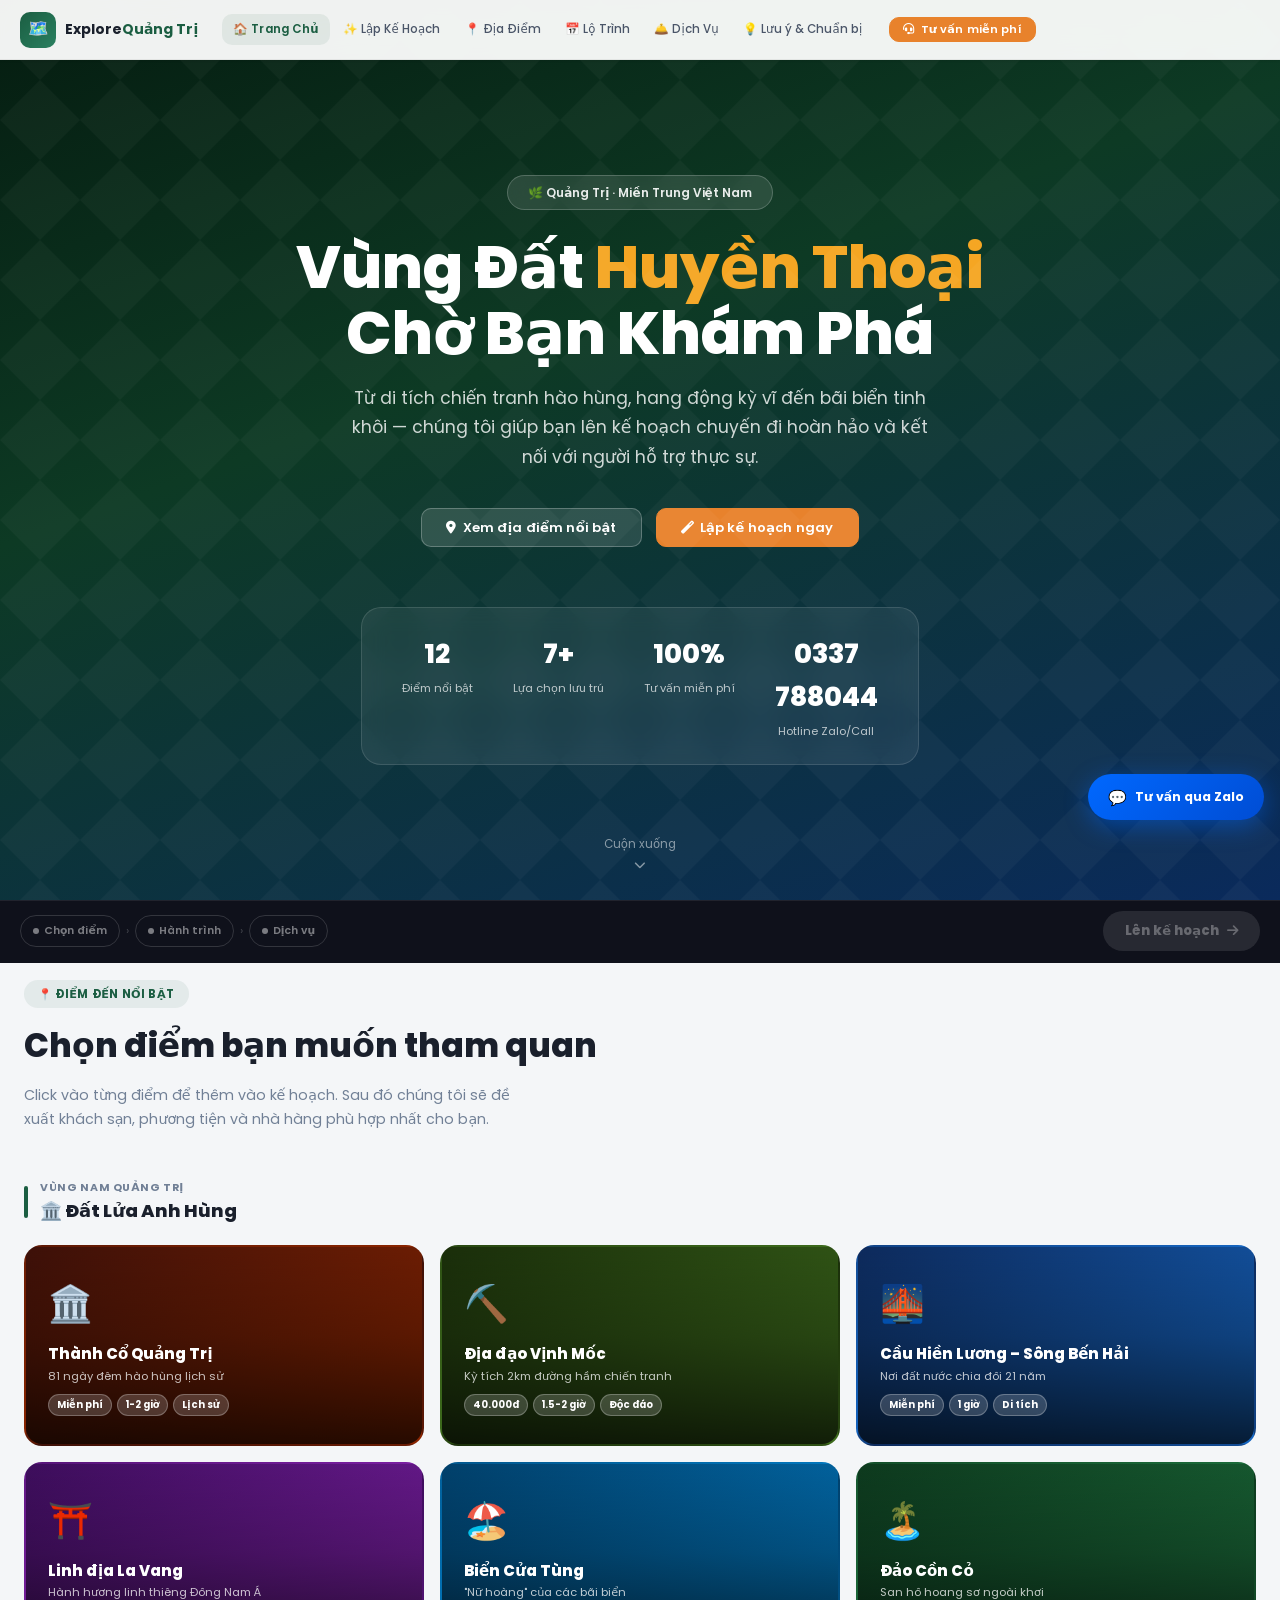
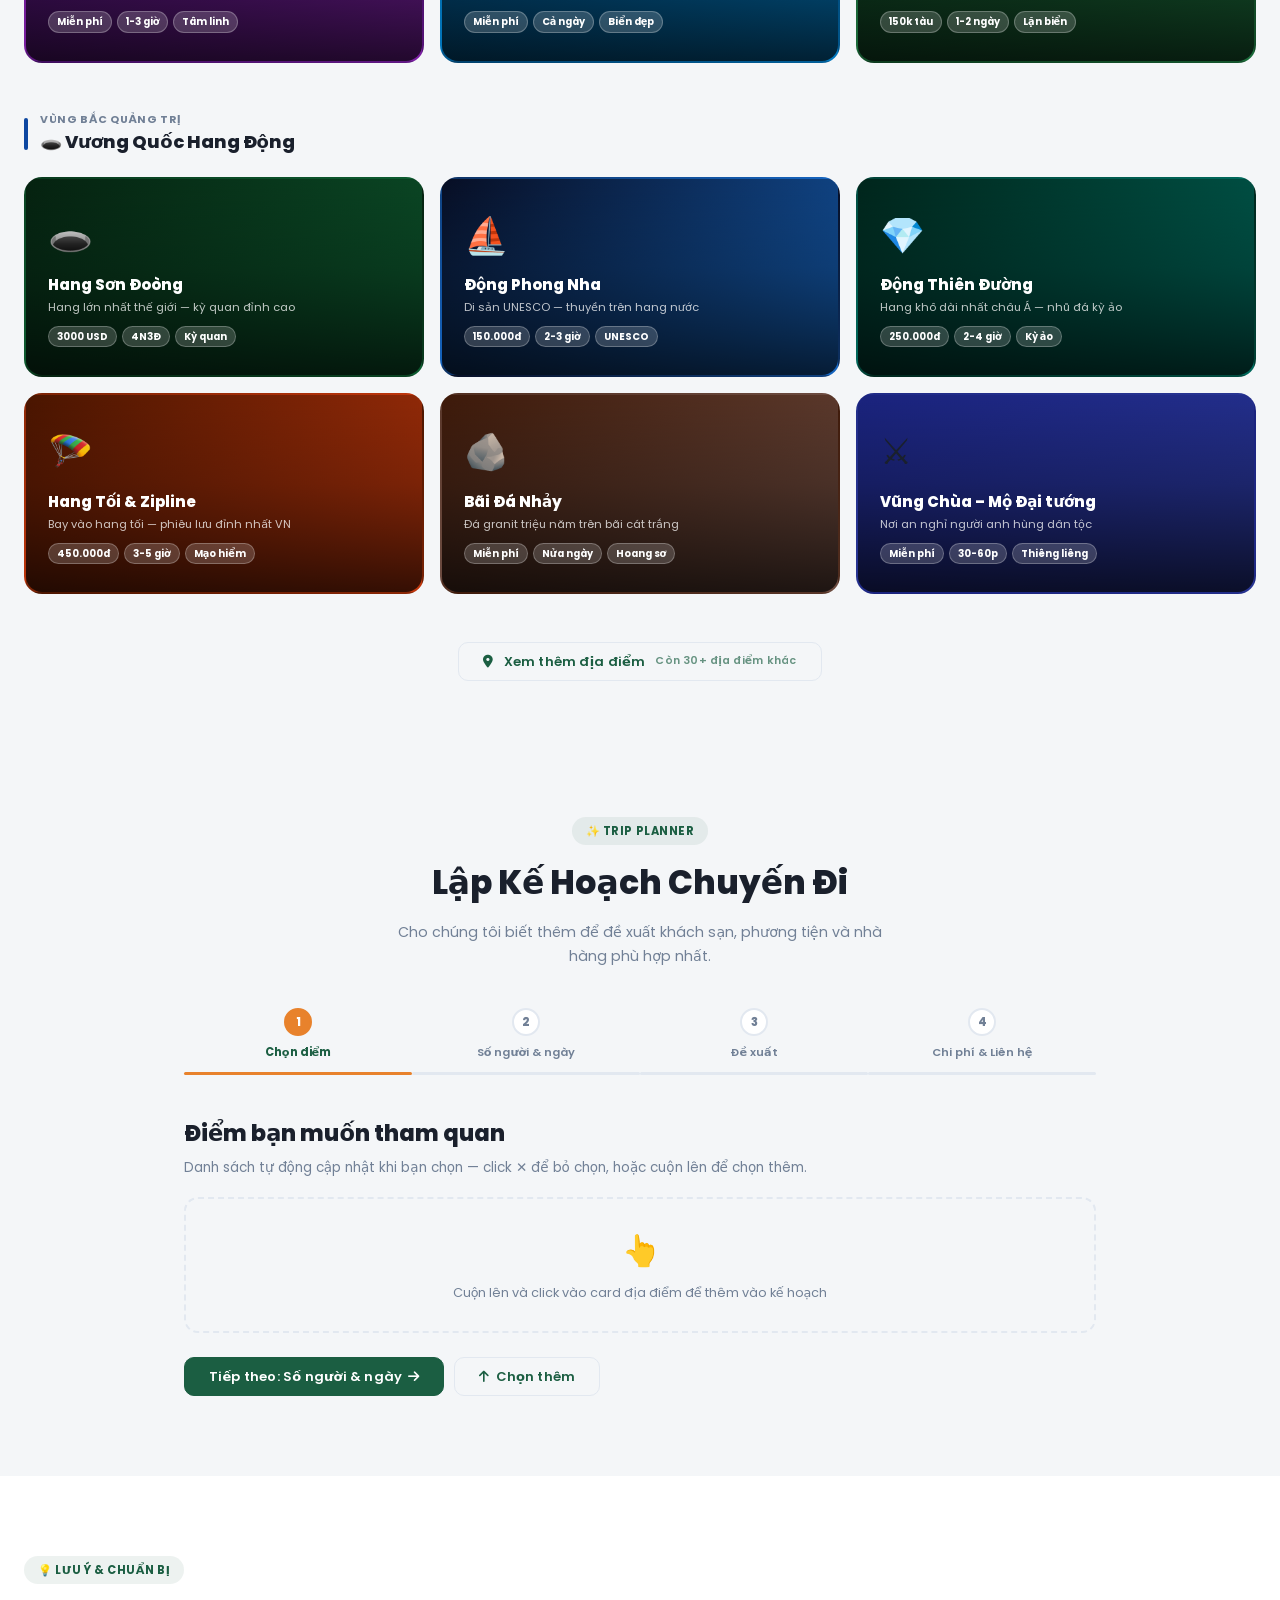
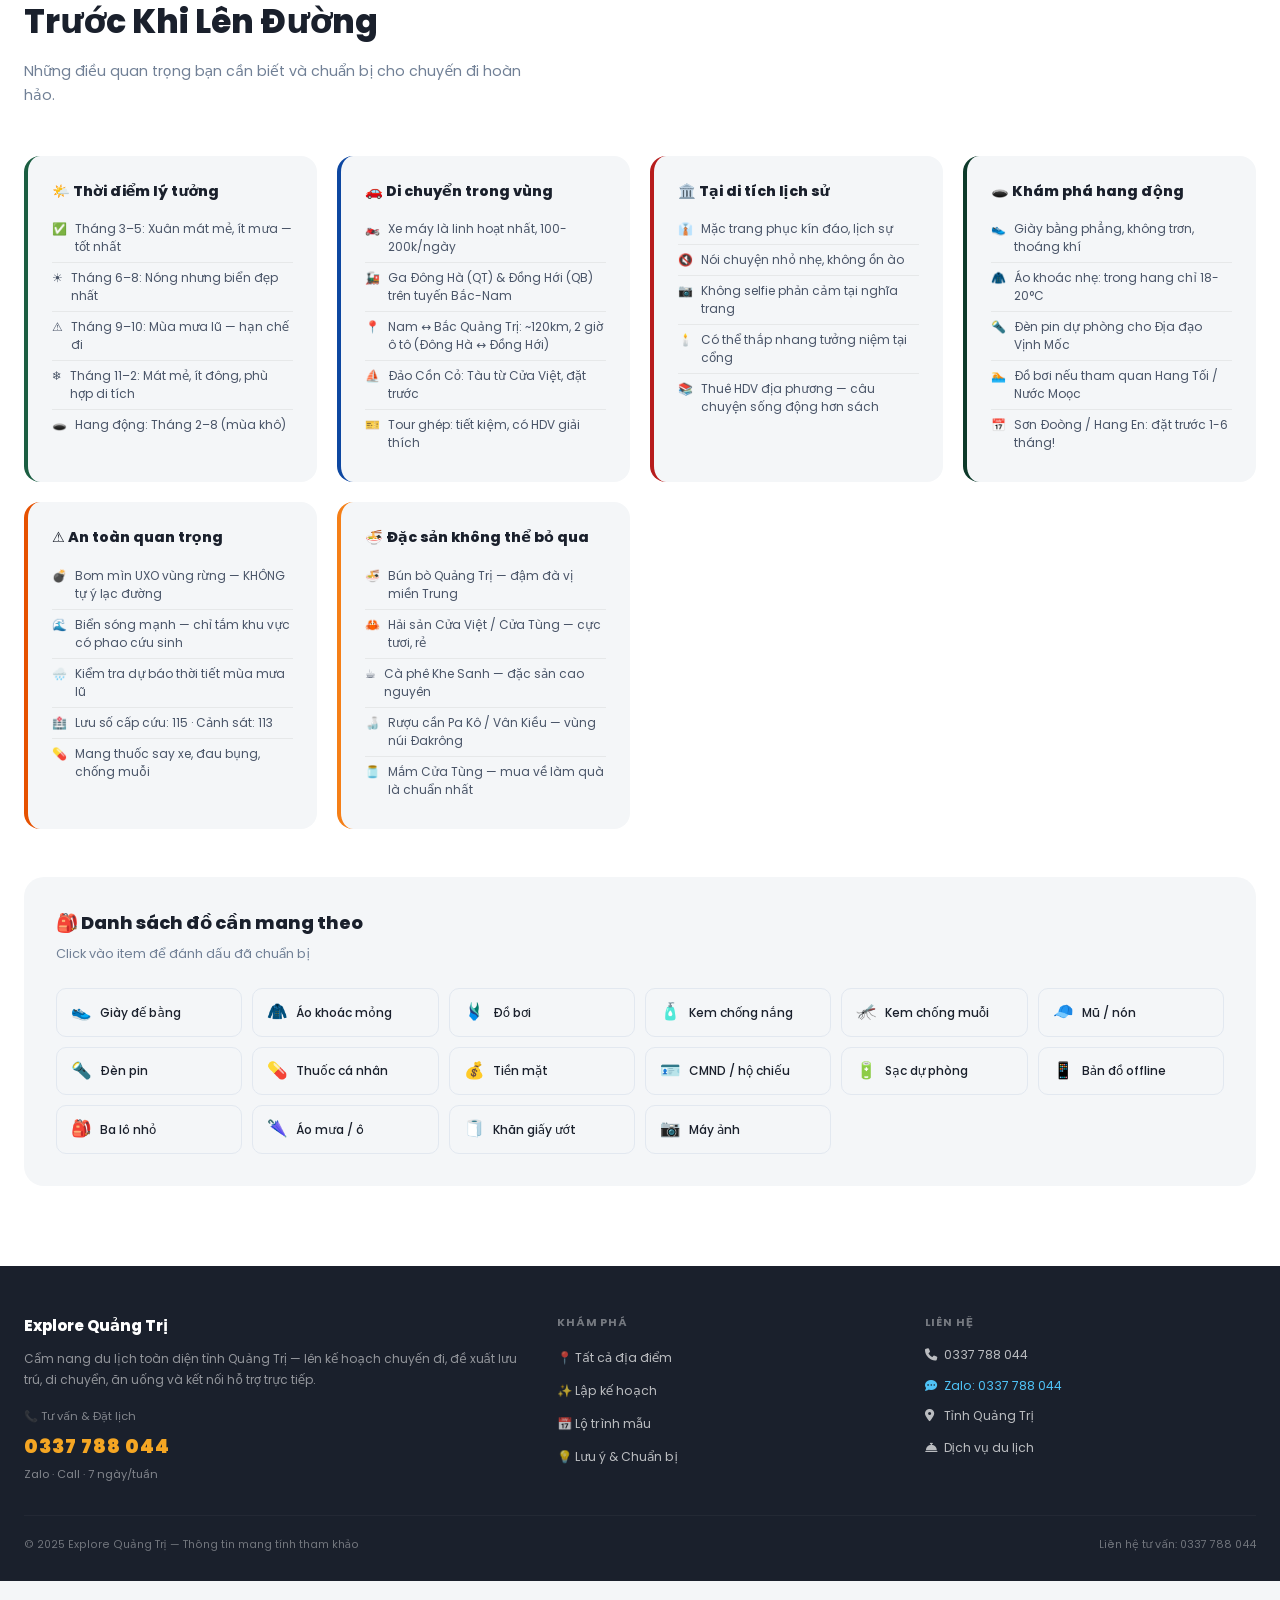
==== index.html @ 5399cf7a "Demo feature" ====
<!DOCTYPE html>
<html lang="vi">
<head>
  <meta charset="UTF-8">
  <meta name="viewport" content="width=device-width, initial-scale=1.0">
  <title>Explore Quảng Trị — Cẩm Nang Du Lịch</title>
  <meta name="description" content="Khám phá Quảng Trị: Thành Cổ, Địa đạo Vịnh Mốc, Hang Sơn Đoòng, Động Phong Nha. Lập kế hoạch chuyến đi, ước tính chi phí, đề xuất khách sạn – nhà hàng – di chuyển.">
  <link rel="stylesheet" href="https://cdnjs.cloudflare.com/ajax/libs/font-awesome/6.5.1/css/all.min.css">
  <link rel="stylesheet" href="css/style.css">
  <style>
/* ════════════════════════════════════════════════════════════
   INDEX PAGE STYLES
   ════════════════════════════════════════════════════════════ */

/* ── Hero ── */
.hero-new {
  min-height: 100vh;
  background: linear-gradient(160deg, #051c10 0%, #0d3a24 40%, #0a2a5c 100%);
  display: flex; flex-direction: column; align-items: center; justify-content: center;
  text-align: center; padding: 120px 24px 80px; position: relative; overflow: hidden;
}
.hero-new::before {
  content: '';
  position: absolute; inset: 0;
  background: url("data:image/svg+xml,%3Csvg width='80' height='80' viewBox='0 0 80 80' xmlns='http://www.w3.org/2000/svg'%3E%3Cg fill='%23ffffff' fill-opacity='0.03'%3E%3Cpath d='M40 0L80 40L40 80L0 40z'/%3E%3C/g%3E%3C/svg%3E");
}
.hero-eyebrow {
  display: inline-flex; align-items: center; gap: 8px;
  background: rgba(255,255,255,.1); border: 1px solid rgba(255,255,255,.2);
  color: rgba(255,255,255,.9); padding: 7px 20px; border-radius: 100px;
  font-size: .8rem; font-weight: 600; margin-bottom: 24px;
  backdrop-filter: blur(10px);
}
.hero-new h1 {
  font-size: clamp(2.2rem, 6vw, 4rem); font-weight: 800;
  color: #fff; line-height: 1.1; margin-bottom: 18px;
}
.hero-new h1 em { font-style: normal; color: #f5a623; }
.hero-subtitle {
  color: rgba(255,255,255,.8); font-size: clamp(.95rem, 2vw, 1.15rem);
  max-width: 600px; margin: 0 auto 36px; line-height: 1.7;
}
.hero-ctas { display: flex; gap: 14px; justify-content: center; flex-wrap: wrap; margin-bottom: 60px; }
.hero-stats-row {
  display: flex; gap: 40px; justify-content: center; flex-wrap: wrap;
  background: rgba(255,255,255,.07); border: 1px solid rgba(255,255,255,.12);
  border-radius: 20px; padding: 24px 40px; backdrop-filter: blur(12px);
}
.hstat { text-align: center; color: #fff; }
.hstat-num { font-size: 1.8rem; font-weight: 800; }
.hstat-lbl { font-size: .75rem; opacity: .7; margin-top: 4px; }
.hero-scroll-hint {
  position: absolute; bottom: 28px; left: 50%; transform: translateX(-50%);
  color: rgba(255,255,255,.5); font-size: .78rem; display: flex; flex-direction: column;
  align-items: center; gap: 7px; animation: bounceY 2s infinite;
}
@keyframes bounceY { 0%,100%{transform:translateX(-50%) translateY(0)} 50%{transform:translateX(-50%) translateY(8px)} }

/* ── Section headers ── */
.section-eyebrow {
  display: inline-flex; align-items: center; gap: 6px;
  background: var(--c-primary-faint); color: var(--c-primary);
  padding: 5px 14px; border-radius: 100px;
  font-size: .75rem; font-weight: 700; text-transform: uppercase; letter-spacing: .05em;
  margin-bottom: 12px;
}
.section-head { font-size: clamp(1.6rem, 3vw, 2.2rem); font-weight: 800; margin-bottom: 10px; }
.section-lead { color: var(--c-muted); font-size: .95rem; max-width: 520px; line-height: 1.7; }

/* ── Showcase destination cards ── */
.showcase-grid {
  display: grid;
  grid-template-columns: repeat(3, 1fr);
  gap: 16px;
}
.showcase-card {
  border-radius: 18px; overflow: hidden; cursor: pointer;
  position: relative; padding: 28px 22px;
  min-height: 200px; display: flex; flex-direction: column; justify-content: flex-end;
  transition: transform .3s var(--ease), box-shadow .3s var(--ease);
  border: 2px solid transparent;
  user-select: none;
}
.showcase-card:hover { transform: translateY(-4px); box-shadow: 0 16px 40px rgba(0,0,0,.4); }
.showcase-card.selected {
  border-color: #f5a623;
  box-shadow: 0 0 0 4px rgba(245,166,35,.3), 0 12px 32px rgba(0,0,0,.4);
}
.sc-icon { font-size: 2.4rem; margin-bottom: 12px; position: relative; z-index: 2; }
.sc-content { position: relative; z-index: 2; }
.sc-name { font-size: 1rem; font-weight: 800; color: #fff; line-height: 1.25; margin-bottom: 5px; }
.sc-tagline { font-size: .75rem; color: rgba(255,255,255,.75); margin-bottom: 10px; line-height: 1.4; }
.sc-badges { display: flex; gap: 5px; flex-wrap: wrap; }
.sc-badge {
  font-size: .65rem; font-weight: 700; padding: 2px 8px;
  background: rgba(255,255,255,.18); color: #fff;
  border-radius: 100px; border: 1px solid rgba(255,255,255,.25);
}
.sc-check {
  position: absolute; top: 14px; right: 14px;
  width: 28px; height: 28px; border-radius: 50%;
  background: #f5a623; color: #fff; font-size: .85rem; font-weight: 800;
  display: flex; align-items: center; justify-content: center;
  opacity: 0; transform: scale(0.5);
  transition: opacity .2s, transform .2s;
  z-index: 3;
}
.showcase-card.selected .sc-check { opacity: 1; transform: scale(1); }
.sc-overlay {
  position: absolute; inset: 0; z-index: 1;
  background: linear-gradient(to top, rgba(0,0,0,.72) 0%, rgba(0,0,0,.25) 55%, transparent 100%);
}
.sc-bg-img {
  position: absolute; inset: 0; width: 100%; height: 100%;
  object-fit: cover; z-index: 0;
  opacity: 0; transition: opacity .9s ease;
  border-radius: inherit;
}
.sc-bg-img.loaded { opacity: 1; }
.sc-icon { position: relative; z-index: 2; }
.sc-content { position: relative; z-index: 2; }
.sc-check  { z-index: 3; }

/* ── Smart sticky bar ── */
.selection-bar {
  position: fixed; bottom: 0; left: 0; right: 0; z-index: 500;
  background: rgba(8,10,20,.97); backdrop-filter: blur(20px) saturate(1.5);
  border-top: 1px solid rgba(255,255,255,.08);
  padding: 10px 20px 12px;
  display: flex; align-items: center; justify-content: space-between; gap: 12px;
  transform: translateY(100%); transition: transform .35s cubic-bezier(.34,1.56,.64,1);
}
.selection-bar.visible { transform: translateY(0); }

.smart-pills {
  display: flex; align-items: center; gap: 6px; flex: 1; overflow: hidden;
}
.smart-pill {
  display: flex; align-items: center; gap: 5px;
  padding: 6px 12px; border-radius: 100px;
  border: 1.5px solid rgba(255,255,255,.15);
  color: rgba(255,255,255,.45); font-size: .72rem; font-weight: 600;
  transition: all .25s; white-space: nowrap; flex-shrink: 0;
}
.smart-pill.done {
  border-color: rgba(245,166,35,.6); color: #f5a623;
  background: rgba(245,166,35,.1);
}
.smart-pill .pill-dot {
  width: 6px; height: 6px; border-radius: 50%; background: currentColor;
  flex-shrink: 0;
}
.smart-pill.done .pill-dot { background: #f5a623; }
.smart-sep { color: rgba(255,255,255,.2); font-size: .8rem; flex-shrink: 0; }

.smart-cta-btn {
  flex-shrink: 0;
  display: inline-flex; align-items: center; gap: 8px;
  background: linear-gradient(135deg, #f5a623, #e67e22);
  color: #fff; border: none; border-radius: 100px;
  padding: 10px 22px; font-size: .875rem; font-weight: 800;
  cursor: pointer; font-family: var(--font);
  transition: all .2s; white-space: nowrap;
  box-shadow: 0 4px 20px rgba(245,166,35,.4);
}
.smart-cta-btn:hover:not(:disabled) {
  transform: scale(1.04); box-shadow: 0 6px 28px rgba(245,166,35,.6);
}
.smart-cta-btn:disabled {
  background: rgba(255,255,255,.1); color: rgba(255,255,255,.3);
  box-shadow: none; cursor: not-allowed;
}
.smart-cta-btn.pulse {
  animation: ctaPulse 2s infinite;
}
@keyframes ctaPulse {
  0%,100% { box-shadow: 0 4px 20px rgba(245,166,35,.4); }
  50%      { box-shadow: 0 4px 36px rgba(245,166,35,.8); }
}

/* ── Planner section ── */
.planner-section { background: var(--c-bg); }
.step-progress {
  display: flex; gap: 0; margin-bottom: 40px;
}
.step-indicator {
  flex: 1; position: relative; text-align: center;
  font-size: .75rem; font-weight: 600; color: var(--c-muted);
  padding-bottom: 14px;
}
.step-indicator::after {
  content: ''; position: absolute; bottom: 0; left: 0; right: 0;
  height: 3px; background: var(--c-border); border-radius: 2px;
}
.step-indicator.done  { color: var(--c-primary); }
.step-indicator.done::after  { background: var(--c-primary); }
.step-indicator.active { color: var(--c-primary); font-weight: 700; }
.step-indicator.active::after { background: var(--c-accent); }
.step-num {
  width: 28px; height: 28px; border-radius: 50%; border: 2px solid var(--c-border);
  background: var(--c-surface); color: var(--c-muted);
  display: flex; align-items: center; justify-content: center;
  font-size: .75rem; font-weight: 800; margin: 0 auto 7px;
}
.step-indicator.done  .step-num { background: var(--c-primary); color: #fff; border-color: var(--c-primary); }
.step-indicator.active .step-num { background: var(--c-accent); color: #fff; border-color: var(--c-accent); }

.planner-step { padding: 0; }
.planner-step h2 { font-size: 1.5rem; font-weight: 800; margin-bottom: 8px; }
.planner-step .step-subtitle { color: var(--c-muted); margin-bottom: 32px; font-size: .9rem; }

/* People/Days sliders */
.slider-group { margin-bottom: 28px; }
.slider-label { display: flex; align-items: center; justify-content: space-between; margin-bottom: 10px; }
.slider-label span:first-child { font-weight: 700; font-size: .95rem; }
.slider-value {
  background: var(--c-primary); color: #fff;
  padding: 4px 14px; border-radius: 100px; font-size: .875rem; font-weight: 700;
}
input[type="range"] {
  width: 100%; accent-color: var(--c-primary);
  height: 6px; border-radius: 3px;
}

/* Recommendation tabs */
.reco-tabs {
  display: flex; gap: 6px; margin-bottom: 24px;
  border-bottom: 2px solid var(--c-border); padding-bottom: 0;
}
.reco-tab-btn {
  padding: 10px 20px; font-size: .875rem; font-weight: 700;
  color: var(--c-muted); cursor: pointer; background: none; border: none;
  border-bottom: 3px solid transparent; margin-bottom: -2px;
  transition: all .2s; font-family: var(--font);
}
.reco-tab-btn:hover { color: var(--c-primary); }
.reco-tab-btn.active { color: var(--c-primary); border-bottom-color: var(--c-primary); }

.reco-grid {
  display: grid;
  grid-template-columns: repeat(auto-fill, minmax(280px, 1fr));
  gap: 16px;
}
.reco-card {
  border-radius: 16px; padding: 20px; color: #fff; position: relative; overflow: hidden;
  display: flex; gap: 14px; align-items: flex-start;
  transition: transform .25s var(--ease), box-shadow .25s var(--ease);
}
.reco-card:hover { transform: translateY(-3px); box-shadow: 0 12px 32px rgba(0,0,0,.35); }
.reco-icon { font-size: 2rem; flex-shrink: 0; margin-top: 2px; }
.reco-body { flex: 1; min-width: 0; }
.reco-type  { font-size: .7rem; font-weight: 700; opacity: .75; margin-bottom: 3px; text-transform: uppercase; letter-spacing: .04em; }
.reco-name  { font-size: .95rem; font-weight: 800; margin-bottom: 6px; line-height: 1.3; }
.reco-desc  { font-size: .78rem; opacity: .8; line-height: 1.5; margin-bottom: 10px; }
.reco-badges { display: flex; gap: 5px; flex-wrap: wrap; margin-bottom: 10px; }
.reco-badges span {
  font-size: .65rem; font-weight: 700; padding: 2px 8px;
  background: rgba(255,255,255,.18); border-radius: 100px;
}
.reco-meta { display: flex; flex-direction: column; gap: 3px; font-size: .75rem; opacity: .85; margin-bottom: 8px; }
.reco-price { font-weight: 800; font-size: .82rem; }
.reco-contact {
  display: inline-block; font-size: .75rem; font-weight: 700;
  background: rgba(255,255,255,.2); padding: 4px 12px; border-radius: 100px;
  color: #fff; text-decoration: none; margin-top: 4px;
}
.reco-contact:hover { background: rgba(255,255,255,.35); color: #fff; }
.reco-panel { }
.reco-panel.hidden { display: none; }

/* Summary / Cost */
.summary-layout { display: grid; grid-template-columns: 1fr 1fr; gap: 24px; }
.summary-box {
  border-radius: 18px; padding: 24px; color: #fff;
}
.summary-box.dark { background: linear-gradient(145deg,#0a1929,#1565c0); }
.summary-box.green { background: linear-gradient(145deg,#052210,#1b5e42); }
.summary-box h3 { font-size: 1rem; font-weight: 800; margin-bottom: 16px; opacity: .85; }
.summary-dest-item {
  display: flex; gap: 10px; align-items: center;
  padding: 8px 0; border-bottom: 1px solid rgba(255,255,255,.1);
}
.summary-dest-item:last-child { border-bottom: none; }
.cost-row {
  display: flex; justify-content: space-between; align-items: center;
  padding: 8px 0; border-bottom: 1px solid rgba(255,255,255,.12);
  font-size: .83rem;
}
.cost-row:last-child { border-bottom: none; }
.cost-total {
  display: flex; justify-content: space-between; align-items: center;
  padding: 14px 0 6px; font-size: 1.1rem; font-weight: 800;
  border-top: 2px solid rgba(255,255,255,.3); margin-top: 8px;
}
.cost-per-person {
  text-align: center; font-size: .85rem; opacity: .8; padding-top: 6px;
}

/* Contact CTA */
.contact-cta-box {
  background: linear-gradient(145deg, #e65100, #f57c00);
  border-radius: 20px; padding: 32px; text-align: center; color: #fff;
  margin-top: 24px;
}
.contact-cta-box h3 { font-size: 1.3rem; font-weight: 800; margin-bottom: 10px; }
.contact-cta-box p { font-size: .9rem; opacity: .9; margin-bottom: 24px; line-height: 1.6; }
.contact-btns { display: flex; gap: 12px; justify-content: center; flex-wrap: wrap; }
.btn-zalo {
  display: inline-flex; align-items: center; gap: 8px;
  background: #0068ff; color: #fff; padding: 13px 28px;
  border-radius: 100px; font-weight: 800; font-size: .95rem;
  text-decoration: none; transition: all .2s;
}
.btn-zalo:hover { background: #0052cc; color: #fff; transform: translateY(-2px); }
.btn-call {
  display: inline-flex; align-items: center; gap: 8px;
  background: rgba(255,255,255,.2); color: #fff; padding: 13px 28px;
  border-radius: 100px; font-weight: 800; font-size: .95rem;
  text-decoration: none; border: 2px solid rgba(255,255,255,.4);
  transition: all .2s;
}
.btn-call:hover { background: rgba(255,255,255,.35); color: #fff; }
.phone-big { font-size: 1.6rem; font-weight: 900; letter-spacing: 1px; margin: 10px 0; }

/* ── Travel tips section ── */
.tips-section { background: #fff; }
.tips-grid-home { display: grid; grid-template-columns: repeat(auto-fill, minmax(260px, 1fr)); gap: 20px; }
.tip-card-home {
  border-radius: 16px; padding: 24px;
  border-left: 4px solid var(--c-primary);
  background: var(--c-bg); transition: all .2s;
}
.tip-card-home:hover { box-shadow: var(--sh); transform: translateY(-2px); }
.tip-card-home h4 { font-size: .95rem; font-weight: 800; margin-bottom: 12px; }
.tip-list-home { list-style: none; }
.tip-list-home li {
  padding: 6px 0; border-bottom: 1px solid var(--c-border-2);
  font-size: .8rem; color: var(--c-text-2); line-height: 1.5;
  display: flex; gap: 8px;
}
.tip-list-home li:last-child { border-bottom: none; }
.tip-list-home li span { flex-shrink: 0; }

/* Packing list */
.packing-grid { display: grid; grid-template-columns: repeat(auto-fill, minmax(160px, 1fr)); gap: 10px; }
.pack-item {
  display: flex; align-items: center; gap: 8px;
  padding: 10px 14px; background: var(--c-bg); border-radius: var(--r-sm);
  font-size: .8rem; font-weight: 500; cursor: pointer;
  transition: all .15s; user-select: none;
  border: 1.5px solid var(--c-border);
}
.pack-item:hover { border-color: var(--c-primary); }
.pack-item.checked {
  background: var(--c-primary-faint); border-color: var(--c-primary);
  color: var(--c-primary);
}
.pack-item .pack-icon { font-size: 1.1rem; }
.pack-item .pack-done { margin-left: auto; color: var(--c-primary); display: none; }
.pack-item.checked .pack-done { display: block; }

/* Floating contact button */
.float-contact {
  position: fixed; bottom: 80px; right: 16px; z-index: 999;
  background: linear-gradient(135deg, #0068ff, #004dd4);
  color: #fff; border: none; border-radius: 100px;
  padding: 13px 20px; display: flex; align-items: center; gap: 8px;
  font-family: var(--font); font-size: .82rem; font-weight: 700;
  cursor: pointer; box-shadow: 0 6px 24px rgba(0,104,255,.45);
  text-decoration: none;
  animation: pulseBtn 2.5s infinite;
}
@keyframes pulseBtn {
  0%,100% { box-shadow: 0 6px 24px rgba(0,104,255,.45); }
  50%      { box-shadow: 0 6px 36px rgba(0,104,255,.7); }
}
.float-contact:hover { background: linear-gradient(135deg,#0052cc,#003daa); color:#fff; transform:scale(1.04); }

/* ── Reco sub-step progress ── */
.rss-progress {
  display: flex; align-items: center; gap: 0;
  margin-bottom: 32px; padding: 20px 24px;
  background: var(--c-surface); border-radius: var(--r);
  border: 1px solid var(--c-border);
}
.rss-item {
  display: flex; flex-direction: column; align-items: center; gap: 6px;
  flex: 1; text-align: center; position: relative;
}
.rss-num {
  width: 34px; height: 34px; border-radius: 50%;
  display: flex; align-items: center; justify-content: center;
  font-size: .85rem; font-weight: 800;
  background: var(--c-bg); border: 2px solid var(--c-border); color: var(--c-muted);
  transition: all .3s;
}
.rss-label { font-size: .72rem; font-weight: 600; color: var(--c-muted); transition: color .3s; }
.rss-item.active .rss-num  { background: var(--c-primary); border-color: var(--c-primary); color: #fff; }
.rss-item.active .rss-label { color: var(--c-primary); font-weight: 700; }
.rss-item.done .rss-num    { background: #27ae60; border-color: #27ae60; color: #fff; }
.rss-item.done .rss-label  { color: #27ae60; }
.rss-line {
  flex: 1; height: 2px; background: var(--c-border);
  transition: background .3s; margin: 0 8px; margin-bottom: 20px;
}
.rss-line.done { background: #27ae60; }

/* Sub-step content */
.rss-header { margin-bottom: 20px; }
.rss-title  { font-size: 1.15rem; font-weight: 800; margin-bottom: 6px; }
.rss-sub    { font-size: .875rem; color: var(--c-muted); }
.rss-footer {
  display: flex; gap: 12px; align-items: center;
  margin-top: 28px; padding-top: 20px; border-top: 1px solid var(--c-border);
}
.rss-footer .btn { min-width: 120px; justify-content: center; }

/* Undecided card */
.reco-card.undecided-card {
  border: 2px dashed rgba(255,255,255,.25) !important;
  opacity: .85;
}
.reco-card.undecided-card.reco-selected {
  border-color: #f5a623 !important; opacity: 1;
}
.reco-card.undecided-card:hover { opacity: 1; }

/* ── Itinerary timeline ── */
.itin-header { margin-bottom: 18px; }
.itin-title  { font-size: 1.05rem; font-weight: 800; margin-bottom: 4px; }
.itin-sub    { font-size: .78rem; color: var(--c-muted); }

.itin-day-tabs {
  display: flex; gap: 8px; flex-wrap: wrap; margin-bottom: 20px;
}
.itin-day-btn {
  display: flex; align-items: center; gap: 7px;
  padding: 8px 16px; border-radius: 100px;
  border: 1.5px solid var(--c-border);
  background: var(--c-surface); color: var(--c-text-2);
  font-size: .8rem; font-weight: 700; cursor: pointer;
  font-family: var(--font); transition: all .2s;
}
.itin-day-btn:hover { border-color: var(--c-primary); color: var(--c-primary); }
.itin-day-btn.active {
  background: var(--c-primary); border-color: var(--c-primary); color: #fff;
}
.itin-day-tag {
  font-size: .65rem; font-weight: 700; padding: 2px 8px; border-radius: 100px;
  background: rgba(255,255,255,.2);
}
.itin-day-btn:not(.active) .itin-day-tag.south { background: rgba(192,57,43,.15); color: #c0392b; }
.itin-day-btn:not(.active) .itin-day-tag.north { background: rgba(13,71,161,.12); color: #0d47a1; }
.itin-day-btn:not(.active) .itin-day-tag.free  { background: rgba(39,174,96,.12); color: #27ae60; }

.itin-timeline {
  background: var(--c-surface); border-radius: var(--r);
  border: 1px solid var(--c-border); overflow: hidden;
  padding: 8px 0;
}
.itin-item {
  display: flex; align-items: flex-start; gap: 0;
  padding: 14px 20px; position: relative;
}
.itin-time-col {
  width: 52px; flex-shrink: 0; text-align: right; padding-right: 12px;
}
.itin-time { font-size: .8rem; font-weight: 800; color: var(--c-primary); }
.itin-time-end { font-size: .68rem; color: var(--c-muted); margin-top: 2px; }

.itin-connector {
  display: flex; flex-direction: column; align-items: center;
  width: 20px; flex-shrink: 0; padding-top: 3px;
}
.itin-dot {
  width: 10px; height: 10px; border-radius: 50%;
  background: var(--c-primary); border: 2px solid var(--c-bg); flex-shrink: 0;
}
.itin-line {
  width: 2px; flex: 1; background: var(--c-border); margin-top: 4px; min-height: 24px;
}
.itin-item:last-child .itin-line { display: none; }

.itin-content {
  display: flex; align-items: flex-start; gap: 12px;
  flex: 1; padding-left: 12px;
}
.itin-icon { font-size: 1.5rem; flex-shrink: 0; }
.itin-name { font-size: .9rem; font-weight: 700; margin-bottom: 3px; }
.itin-meta { font-size: .72rem; color: var(--c-muted); line-height: 1.5; }

.itin-drive {
  font-size: .75rem; color: var(--c-muted); font-weight: 600;
  padding: 5px 20px 5px 84px; /* align with content column */
  background: var(--c-bg);
}
.itin-free {
  display: flex; align-items: center; gap: 14px;
  padding: 24px 20px; color: var(--c-muted);
}
.itin-free span { font-size: 2rem; }
.itin-free p { font-size: .875rem; line-height: 1.6; }

/* ── Reco card selection ── */
.reco-card {
  cursor: pointer;
  border: 2.5px solid transparent;
  transition: transform .25s var(--ease), box-shadow .25s var(--ease), border-color .2s;
  position: relative;
}
.reco-card:hover { transform: translateY(-3px); box-shadow: 0 12px 32px rgba(0,0,0,.4); }
.reco-card.reco-selected {
  border-color: #f5a623;
  box-shadow: 0 0 0 3px rgba(245,166,35,.25), 0 12px 32px rgba(0,0,0,.35);
}
.reco-check-badge {
  position: absolute; top: 12px; right: 12px; z-index: 2;
  width: 26px; height: 26px; border-radius: 50%;
  background: #f5a623; color: #fff; font-size: .85rem; font-weight: 800;
  display: flex; align-items: center; justify-content: center;
  opacity: 0; transform: scale(.5);
  transition: opacity .2s, transform .2s;
}
.reco-card.reco-selected .reco-check-badge { opacity: 1; transform: scale(1); }

.reco-card-footer {
  display: flex; align-items: center; justify-content: space-between;
  margin-top: 12px; gap: 8px;
}
.reco-select-btn {
  flex-shrink: 0;
  display: inline-flex; align-items: center; gap: 5px;
  background: rgba(255,255,255,.2); color: #fff;
  padding: 7px 16px; border-radius: 100px;
  font-size: .75rem; font-weight: 700;
  border: 1.5px solid rgba(255,255,255,.35);
  cursor: pointer; font-family: var(--font);
  transition: background .15s;
}
.reco-select-btn:hover { background: rgba(255,255,255,.35); }
.reco-select-btn.selected { background: #f5a623; border-color: #f5a623; }
.reco-region-tag {
  font-size: .65rem; font-weight: 700; opacity: .75;
  background: rgba(255,255,255,.12); padding: 2px 7px;
  border-radius: 100px; margin-left: 6px; vertical-align: middle;
}
.reco-tab-btn.tab-has-selection { color: #f5a623; }
.reco-tab-btn.tab-has-selection::after {
  background: #f5a623;
}

/* ── Summary selections ── */
#summary-selections { display: flex; flex-direction: column; gap: 10px; }
.summary-sel-item {
  display: flex; align-items: flex-start; gap: 12px;
  padding: 10px 12px; border-radius: 10px;
  background: rgba(255,255,255,.07);
}
.summary-sel-item .sel-icon { font-size: 1.3rem; flex-shrink: 0; }
.summary-sel-item > div { flex: 1; }
.sel-label  { font-size: .68rem; font-weight: 700; opacity: .6; text-transform: uppercase; letter-spacing: .04em; }
.sel-name   { font-size: .85rem; font-weight: 700; color: #fff; margin-top: 2px; }
.sel-name.sel-default { opacity: .55; font-style: italic; }
.sel-price  { font-size: .72rem; opacity: .7; margin-top: 2px; }
.sel-check  { flex-shrink: 0; color: #f5a623; font-weight: 800; font-size: 1.1rem; margin-top: 2px; }

/* ── Toast ── */
.app-toast {
  position: fixed; bottom: 88px; left: 50%; transform: translateX(-50%) translateY(20px);
  z-index: 2000; min-width: 260px; max-width: 420px;
  background: #1a1a2e; color: #fff;
  padding: 14px 20px; border-radius: 12px;
  font-size: .875rem; font-weight: 600; text-align: center;
  box-shadow: 0 8px 32px rgba(0,0,0,.4);
  border-left: 4px solid #f5a623;
  opacity: 0; pointer-events: none;
  transition: opacity .25s, transform .25s;
  white-space: nowrap;
}
.app-toast.show {
  opacity: 1; pointer-events: none; transform: translateX(-50%) translateY(0);
}

/* ── Shake animation for selection bar ── */
@keyframes shake {
  0%,100% { transform: translateX(0); }
  20%      { transform: translateX(-8px); }
  40%      { transform: translateX(8px); }
  60%      { transform: translateX(-6px); }
  80%      { transform: translateX(6px); }
}
.shake { animation: shake .4s ease; }

/* ── Step 1 selected list ── */
.s1-list {
  display: grid;
  grid-template-columns: repeat(auto-fill, minmax(210px, 1fr));
  gap: 10px; margin-bottom: 24px;
}
.s1-dest-card {
  display: flex; align-items: center; gap: 10px;
  padding: 12px 14px; border-radius: 14px;
  color: #fff; position: relative;
  animation: s1FadeIn .2s ease;
}
@keyframes s1FadeIn {
  from { opacity: 0; transform: scale(.9) translateY(6px); }
  to   { opacity: 1; transform: none; }
}
.s1-dest-icon { font-size: 1.5rem; flex-shrink: 0; }
.s1-dest-info { flex: 1; min-width: 0; }
.s1-dest-name { font-weight: 700; font-size: .85rem; line-height: 1.3; }
.s1-dest-province { font-size: .68rem; opacity: .75; margin-top: 2px; }
.s1-remove {
  width: 22px; height: 22px; border-radius: 50%;
  background: rgba(0,0,0,.25); border: none; color: #fff;
  cursor: pointer; display: flex; align-items: center; justify-content: center;
  font-size: .8rem; flex-shrink: 0; transition: background .15s;
}
.s1-remove:hover { background: rgba(0,0,0,.5); }

.s1-empty-hint {
  grid-column: 1 / -1; text-align: center;
  padding: 28px 20px; color: var(--c-muted);
  border: 2px dashed var(--c-border); border-radius: var(--r);
}
.s1-empty-hint .hint-icon { font-size: 2rem; margin-bottom: 8px; }
.s1-empty-hint p { font-size: .85rem; }

/* ── No-selection state in step 1 ── */
.step1-empty-state {
  text-align: center; padding: 40px 24px;
  background: var(--c-bg); border-radius: var(--r);
  border: 2px dashed var(--c-border); margin-bottom: 28px;
}
.step1-empty-state .empty-icon { font-size: 2.5rem; margin-bottom: 12px; }
.step1-empty-state h4 { font-size: 1rem; font-weight: 800; margin-bottom: 8px; }
.step1-empty-state p  { font-size: .85rem; color: var(--c-muted); margin-bottom: 20px; }

/* ════════════════════════════════════════════════════════
   DESTINATION DETAIL POPUP
   ════════════════════════════════════════════════════════ */

.dest-popup-overlay {
  position: fixed; inset: 0; z-index: 1000;
  background: rgba(0,0,0,.72); backdrop-filter: blur(6px);
  display: flex; align-items: center; justify-content: center;
  padding: 16px;
  opacity: 0; pointer-events: none;
  transition: opacity .25s ease;
}
.dest-popup-overlay.active {
  opacity: 1; pointer-events: all;
}

.dest-popup {
  background: var(--c-surface);
  border-radius: 20px; overflow: hidden;
  width: 100%; max-width: 860px;
  max-height: 90vh; overflow-y: auto;
  position: relative;
  transform: translateY(24px) scale(.97);
  transition: transform .3s cubic-bezier(.34,1.56,.64,1);
  box-shadow: 0 32px 80px rgba(0,0,0,.5);
}
.dest-popup-overlay.active .dest-popup {
  transform: translateY(0) scale(1);
}
.dest-popup::-webkit-scrollbar { width: 6px; }
.dest-popup::-webkit-scrollbar-track { background: transparent; }
.dest-popup::-webkit-scrollbar-thumb { background: var(--c-border); border-radius: 3px; }

/* Close button */
.popup-close-btn {
  position: absolute; top: 14px; right: 14px; z-index: 10;
  width: 36px; height: 36px; border-radius: 50%;
  background: rgba(0,0,0,.55); backdrop-filter: blur(8px);
  border: 1.5px solid rgba(255,255,255,.2); color: #fff;
  font-size: 1.4rem; line-height: 1; cursor: pointer;
  display: flex; align-items: center; justify-content: center;
  transition: background .15s;
}
.popup-close-btn:hover { background: rgba(0,0,0,.8); }

/* Gallery */
.popup-gallery { position: relative; }
.gallery-main-wrap {
  position: relative; width: 100%; aspect-ratio: 16/9;
  background: #111; overflow: hidden;
}
.gallery-main-img {
  width: 100%; height: 100%; object-fit: cover;
  display: block; transition: opacity .3s;
}
.gallery-fallback {
  position: absolute; inset: 0;
  display: flex; align-items: center; justify-content: center;
  background: linear-gradient(145deg,#1a2e0a,#0d3a24);
}
.gallery-arrow {
  position: absolute; top: 50%; transform: translateY(-50%);
  width: 44px; height: 44px; border-radius: 50%;
  background: rgba(0,0,0,.5); backdrop-filter: blur(8px);
  border: 1.5px solid rgba(255,255,255,.2); color: #fff;
  font-size: 1.8rem; cursor: pointer; display: flex;
  align-items: center; justify-content: center;
  transition: background .15s; z-index: 2;
}
.gallery-arrow:hover { background: rgba(0,0,0,.8); }
.gallery-arrow--left  { left: 12px; }
.gallery-arrow--right { right: 12px; }
.gallery-counter {
  position: absolute; bottom: 12px; right: 12px;
  background: rgba(0,0,0,.6); backdrop-filter: blur(6px);
  color: #fff; font-size: .72rem; font-weight: 700;
  padding: 4px 10px; border-radius: 100px;
}
.gallery-thumbs {
  display: flex; gap: 6px; padding: 10px 14px;
  background: #0a0a0a; overflow-x: auto;
}
.gallery-thumbs::-webkit-scrollbar { height: 3px; }
.gallery-thumbs::-webkit-scrollbar-thumb { background: #333; }
.gallery-thumb {
  flex-shrink: 0; width: 72px; height: 48px;
  border-radius: 6px; overflow: hidden; cursor: pointer;
  border: 2px solid transparent; transition: border-color .15s;
  background: #222;
}
.gallery-thumb img { width: 100%; height: 100%; object-fit: cover; display: block; }
.gallery-thumb.active { border-color: #f5a623; }
.gallery-thumb:hover:not(.active) { border-color: rgba(255,255,255,.4); }

/* Popup body */
.popup-body { padding: 28px 28px 32px; }

.popup-header {
  display: flex; gap: 18px; align-items: flex-start;
  margin-bottom: 20px;
}
.popup-icon {
  width: 60px; height: 60px; border-radius: 16px; flex-shrink: 0;
  display: flex; align-items: center; justify-content: center;
  font-size: 1.8rem;
}
.popup-header-text { flex: 1; }
.popup-province {
  font-size: .7rem; font-weight: 700; text-transform: uppercase;
  letter-spacing: .08em; color: var(--c-muted); margin-bottom: 4px;
}
.popup-title { font-size: 1.4rem; font-weight: 800; margin-bottom: 6px; line-height: 1.2; }
.popup-tagline { font-size: .875rem; color: var(--c-muted); line-height: 1.5; }

/* Info chips */
.popup-info-grid {
  display: grid;
  grid-template-columns: repeat(auto-fill, minmax(180px, 1fr));
  gap: 8px; margin-bottom: 24px;
}
.popup-chip {
  display: flex; align-items: flex-start; gap: 10px;
  background: var(--c-bg); border: 1px solid var(--c-border);
  border-radius: 12px; padding: 12px 14px;
}
.popup-chip--full { grid-column: 1 / -1; }
.popup-chip > span { font-size: 1.1rem; flex-shrink: 0; margin-top: 1px; }
.chip-label { font-size: .68rem; font-weight: 600; color: var(--c-muted); text-transform: uppercase; letter-spacing: .04em; margin-bottom: 2px; }
.chip-val   { font-size: .82rem; font-weight: 700; color: var(--c-text); line-height: 1.4; }

/* Sections */
.popup-section { margin-bottom: 22px; }
.popup-section-title {
  font-size: .85rem; font-weight: 800; text-transform: uppercase;
  letter-spacing: .05em; color: var(--c-muted);
  margin-bottom: 12px; padding-bottom: 8px;
  border-bottom: 1.5px solid var(--c-border);
}
.popup-description {
  font-size: .9rem; line-height: 1.8; color: var(--c-text-2);
}

/* Fun facts list */
.popup-facts-list {
  list-style: none; display: flex; flex-direction: column; gap: 10px;
}
.popup-facts-list li {
  display: flex; gap: 10px; align-items: flex-start;
  font-size: .875rem; line-height: 1.6; color: var(--c-text-2);
}
.fact-dot {
  color: #f5a623; font-size: .9rem; flex-shrink: 0; margin-top: 2px;
}

/* Tips list */
.popup-tips-list {
  list-style: none; display: flex; flex-direction: column; gap: 9px;
}
.popup-tips-list li {
  display: flex; gap: 10px; align-items: flex-start;
  font-size: .875rem; line-height: 1.6; color: var(--c-text-2);
}
.tip-check {
  color: var(--c-primary); font-weight: 800; flex-shrink: 0; margin-top: 2px;
}

/* CTA */
.popup-cta {
  display: flex; gap: 10px; flex-wrap: wrap;
  padding-top: 20px; border-top: 1px solid var(--c-border);
  margin-top: 8px;
}
.popup-cta .btn { flex: 1; min-width: 120px; text-align: center; justify-content: center; }
.popup-plan-btn-active { color: var(--c-primary) !important; border-color: var(--c-primary) !important; }

/* Responsive */
/* Push content up above fixed smart bar */
body { padding-bottom: 72px; }

@media (max-width: 768px) {
  .showcase-grid { grid-template-columns: repeat(2, 1fr); gap: 12px; }
  .showcase-card { min-height: 160px; padding: 18px 14px; }
  .sc-name  { font-size: .85rem; }
  .hero-stats-row { gap: 20px; padding: 18px 20px; }
  .summary-layout { grid-template-columns: 1fr; }
  .reco-grid { grid-template-columns: 1fr; }
  .hero-ctas { flex-direction: column; align-items: center; }
  /* Smart bar mobile */
  .selection-bar { padding: 8px 14px 10px; }
  .smart-pills { gap: 4px; }
  .smart-pill { padding: 5px 9px; font-size: .66rem; }
  .smart-sep { display: none; }
  .smart-cta-btn { padding: 9px 16px; font-size: .8rem; }
  /* Itinerary mobile */
  .itin-item { padding: 12px 14px; }
  .itin-drive { padding-left: 54px; }
  /* Sub-step mobile */
  .rss-progress { padding: 14px 16px; }
  .rss-label { font-size: .65rem; }
  .rss-footer { flex-wrap: wrap; }
  .rss-footer .btn { flex: 1; min-width: 0; }
  /* Popup mobile */
  .dest-popup-overlay { padding: 0; align-items: flex-end; }
  .dest-popup { max-height: 92vh; border-radius: 20px 20px 0 0; }
  .popup-body { padding: 20px 18px 28px; }
  .popup-header { gap: 12px; }
  .popup-icon { width: 48px; height: 48px; font-size: 1.4rem; }
  .popup-title { font-size: 1.15rem; }
  .popup-info-grid { grid-template-columns: 1fr 1fr; }
  .popup-cta { flex-direction: column; }
  .popup-cta .btn { flex: none; width: 100%; }
}
@media (max-width: 480px) {
  .showcase-grid { grid-template-columns: 1fr; }
  .packing-grid { grid-template-columns: repeat(2, 1fr); }
  .popup-info-grid { grid-template-columns: 1fr; }
  .smart-pill:nth-child(n+4) { display: none; }
}
  </style>
</head>
<body class="page-normal">

<!-- ── NAVBAR ── -->
<nav class="navbar" id="navbar">
  <a href="index.html" class="navbar-brand">
    <div class="navbar-logo">🗺️</div>
    <div class="navbar-name">Explore<span>Quảng Trị</span></div>
  </a>
  <div class="navbar-nav" id="navMenu">
    <a href="index.html"        class="nav-link active">🏠 Trang Chủ</a>
    <a href="#planner-section"  class="nav-link" onclick="document.getElementById('planner-section').scrollIntoView({behavior:'smooth'});return false;">✨ Lập Kế Hoạch</a>
    <a href="destinations.html" class="nav-link">📍 Địa Điểm</a>
    <a href="itinerary.html"    class="nav-link">📅 Lộ Trình</a>
    <a href="services.html"     class="nav-link">🛎️ Dịch Vụ</a>
    <a href="#tips-section"     class="nav-link" onclick="document.getElementById('tips-section').scrollIntoView({behavior:'smooth'});return false;">💡 Lưu ý & Chuẩn bị</a>
  </div>
  <a href="https://zalo.me/0337788044" target="_blank" class="btn btn-accent btn-sm navbar-cta">
    <i class="fas fa-headset"></i> Tư vấn miễn phí
  </a>
  <div class="hamburger" id="hamburger" onclick="toggleMenu()">
    <span></span><span></span><span></span>
  </div>
</nav>

<!-- ── HERO ── -->
<section class="hero-new">
  <div class="hero-eyebrow">🌿 Quảng Trị · Miền Trung Việt Nam</div>
  <h1>Vùng Đất <em>Huyền Thoại</em><br>Chờ Bạn Khám Phá</h1>
  <p class="hero-subtitle">
    Từ di tích chiến tranh hào hùng, hang động kỳ vĩ đến bãi biển tinh khôi —
    chúng tôi giúp bạn lên kế hoạch chuyến đi hoàn hảo và kết nối với người hỗ trợ thực sự.
  </p>
  <div class="hero-ctas">
    <a href="#showcase-section" class="btn btn-ghost btn-lg">
      <i class="fas fa-map-marker-alt"></i> Xem địa điểm nổi bật
    </a>
    <a href="#planner-section" class="btn btn-accent btn-lg">
      <i class="fas fa-magic"></i> Lập kế hoạch ngay
    </a>
  </div>
  <div class="hero-stats-row">
    <div class="hstat"><div class="hstat-num">12</div><div class="hstat-lbl">Điểm nổi bật</div></div>
    <div class="hstat"><div class="hstat-num">7+</div><div class="hstat-lbl">Lựa chọn lưu trú</div></div>
    <div class="hstat"><div class="hstat-num">100%</div><div class="hstat-lbl">Tư vấn miễn phí</div></div>
    <div class="hstat"><div class="hstat-num">0337<br>788044</div><div class="hstat-lbl">Hotline Zalo/Call</div></div>
  </div>
  <div class="hero-scroll-hint" onclick="document.getElementById('showcase-section').scrollIntoView({behavior:'smooth'})" style="cursor:pointer;">
    <span>Cuộn xuống</span><i class="fas fa-chevron-down"></i>
  </div>
</section>

<!-- ══════════════════════════════════════════════════════════
     SHOWCASE SECTION
══════════════════════════════════════════════════════════ -->
<section id="showcase-section" style="background:var(--c-bg);padding:80px 0 40px;">
  <div class="container">
    <div style="margin-bottom:48px;">
      <div class="section-eyebrow">📍 Điểm đến nổi bật</div>
      <h2 class="section-head">Chọn điểm bạn muốn tham quan</h2>
      <p class="section-lead">
        Click vào từng điểm để thêm vào kế hoạch. Sau đó chúng tôi sẽ đề xuất khách sạn,
        phương tiện và nhà hàng phù hợp nhất cho bạn.
      </p>
    </div>

    <!-- Vùng Nam – Di tích & Biển -->
    <div style="margin-bottom:48px;">
      <div style="display:flex;align-items:center;gap:12px;margin-bottom:20px;">
        <div style="width:4px;height:32px;background:var(--c-primary);border-radius:2px;"></div>
        <div>
          <div style="font-size:.72rem;font-weight:700;text-transform:uppercase;color:var(--c-muted);letter-spacing:.06em;">Vùng Nam Quảng Trị</div>
          <h3 style="font-size:1.2rem;font-weight:800;">🏛️ Đất Lửa Anh Hùng</h3>
        </div>
      </div>
      <div class="showcase-grid" id="showcase-qt"></div>
    </div>

    <!-- Vùng Bắc – Hang động & Thiên nhiên -->
    <div style="margin-bottom:40px;">
      <div style="display:flex;align-items:center;gap:12px;margin-bottom:20px;">
        <div style="width:4px;height:32px;background:#0d47a1;border-radius:2px;"></div>
        <div>
          <div style="font-size:.72rem;font-weight:700;text-transform:uppercase;color:var(--c-muted);letter-spacing:.06em;">Vùng Bắc Quảng Trị</div>
          <h3 style="font-size:1.2rem;font-weight:800;">🕳️ Vương Quốc Hang Động</h3>
        </div>
      </div>
      <div class="showcase-grid" id="showcase-qb"></div>
    </div>

    <!-- Xem thêm địa điểm -->
    <div style="text-align:center;padding:8px 0 16px;">
      <a href="destinations.html" class="btn btn-outline btn-lg" style="gap:10px;">
        <i class="fas fa-map-marker-alt"></i> Xem thêm địa điểm
        <span style="font-size:.72rem;opacity:.65;font-weight:600;">Còn 30+ địa điểm khác</span>
      </a>
    </div>
  </div>
</section>

<!-- ── Selection sticky bar ── -->
<div class="selection-bar" id="selectionBar">
  <div class="smart-pills">
    <div class="smart-pill" id="pill-dests">
      <span class="pill-dot"></span>
      <span id="selectionCount">Chọn điểm</span>
    </div>
    <span class="smart-sep">›</span>
    <div class="smart-pill" id="pill-trip">
      <span class="pill-dot"></span>
      <span id="pill-trip-text">Hành trình</span>
    </div>
    <span class="smart-sep">›</span>
    <div class="smart-pill" id="pill-services">
      <span class="pill-dot"></span>
      <span id="pill-services-text">Dịch vụ</span>
    </div>
  </div>
  <button class="smart-cta-btn" id="startPlannerBtn" disabled onclick="smartBarAction()">
    <span id="smartBtnText">Lên kế hoạch</span>
    <i class="fas fa-arrow-right"></i>
  </button>
</div>


<!-- ══════════════════════════════════════════════════════════
     TRIP PLANNER
══════════════════════════════════════════════════════════ -->
<section id="planner-section" class="planner-section" style="padding:80px 0;">
  <div class="container" style="max-width:960px;">

    <div style="margin-bottom:40px;text-align:center;">
      <div class="section-eyebrow">✨ Trip Planner</div>
      <h2 class="section-head">Lập Kế Hoạch Chuyến Đi</h2>
      <p class="section-lead" style="margin:0 auto;">Cho chúng tôi biết thêm để đề xuất khách sạn, phương tiện và nhà hàng phù hợp nhất.</p>
    </div>

    <!-- Step progress -->
    <div class="step-progress">
      <div class="step-indicator active" id="step-ind-1">
        <div class="step-num">1</div>Chọn điểm
      </div>
      <div class="step-indicator" id="step-ind-2">
        <div class="step-num">2</div>Số người & ngày
      </div>
      <div class="step-indicator" id="step-ind-3">
        <div class="step-num">3</div>Đề xuất
      </div>
      <div class="step-indicator" id="step-ind-4">
        <div class="step-num">4</div>Chi phí & Liên hệ
      </div>
    </div>

    <!-- STEP 1: Confirmation of selection -->
    <div class="planner-step" id="planner-step-1">
      <div style="display:flex;align-items:center;justify-content:space-between;flex-wrap:wrap;gap:10px;margin-bottom:6px;">
        <h2 style="margin:0;">Điểm bạn muốn tham quan</h2>
        <span id="s1-count-badge" style="font-size:.8rem;font-weight:700;color:var(--c-muted);"></span>
      </div>
      <p class="step-subtitle" style="margin-bottom:18px;">
        Danh sách tự động cập nhật khi bạn chọn — click <strong>✕</strong> để bỏ chọn, hoặc cuộn lên để chọn thêm.
      </p>
      <div id="step1-selected-list" class="s1-list"></div>
      <div id="step1-actions" style="display:flex;gap:10px;flex-wrap:wrap;">
        <button class="btn btn-primary btn-lg" id="step1-next-btn" onclick="proceedStep1()">
          Tiếp theo: Số người & ngày <i class="fas fa-arrow-right"></i>
        </button>
        <a href="#showcase-section" class="btn btn-outline btn-lg"
           onclick="document.getElementById('showcase-section').scrollIntoView({behavior:'smooth'});return false;">
          <i class="fas fa-arrow-up"></i> Chọn thêm
        </a>
      </div>
    </div>

    <!-- STEP 2: Group info -->
    <div class="planner-step hidden" id="planner-step-2">
      <h2>Thông tin chuyến đi</h2>
      <p class="step-subtitle">Giúp chúng tôi tính chi phí và đề xuất phù hợp hơn.</p>

      <div style="background:var(--c-surface);border-radius:var(--r);padding:28px;border:1px solid var(--c-border);">
        <div class="slider-group">
          <div class="slider-label">
            <span>👥 Số người đi</span>
            <span class="slider-value" id="displayPeople">2 người</span>
          </div>
          <input type="range" id="numPeople" min="1" max="20" value="2">
          <div style="display:flex;justify-content:space-between;font-size:.72rem;color:var(--c-faint);margin-top:4px;">
            <span>1 người</span><span>10 người</span><span>20 người</span>
          </div>
        </div>

        <div class="slider-group">
          <div class="slider-label">
            <span>📅 Số ngày</span>
            <span class="slider-value" id="displayDays">2 ngày</span>
          </div>
          <input type="range" id="numDays" min="1" max="7" value="2">
          <div style="display:flex;justify-content:space-between;font-size:.72rem;color:var(--c-faint);margin-top:4px;">
            <span>1 ngày</span><span>3-4 ngày</span><span>7 ngày</span>
          </div>
        </div>
      </div>

      <div style="display:flex;gap:12px;margin-top:28px;">
        <button class="btn btn-outline" onclick="showStep(1)">
          <i class="fas fa-arrow-left"></i> Quay lại
        </button>
        <button class="btn btn-primary btn-lg" onclick="proceedStep2()">
          Xem đề xuất <i class="fas fa-arrow-right"></i>
        </button>
      </div>
    </div>

    <!-- STEP 3: Recommendations (3 sub-steps) -->
    <div class="planner-step hidden" id="planner-step-3">

      <!-- Itinerary section -->
      <section id="itin-section" hidden style="margin-bottom:36px;">
        <div class="itin-header">
          <div>
            <h3 class="itin-title">📅 Lộ trình gợi ý theo ngày</h3>
            <p class="itin-sub">Tự động sắp xếp tối ưu theo vị trí địa lý, ưu tiên gom điểm gần nhau vào cùng ngày</p>
          </div>
        </div>
        <div class="itin-day-tabs" id="itin-day-tabs"></div>
        <div class="itin-timeline" id="itin-timeline"></div>
      </section>

      <!-- Sub-step progress bar -->
      <div class="rss-progress">
        <div class="rss-item active" id="rsi-1">
          <div class="rss-num">1</div>
          <div class="rss-label">🏨 Lưu trú</div>
        </div>
        <div class="rss-line" id="rsl-12"></div>
        <div class="rss-item" id="rsi-2">
          <div class="rss-num">2</div>
          <div class="rss-label">🚗 Di chuyển</div>
        </div>
        <div class="rss-line" id="rsl-23"></div>
        <div class="rss-item" id="rsi-3">
          <div class="rss-num">3</div>
          <div class="rss-label">🍜 Ăn uống</div>
        </div>
      </div>

      <!-- Sub-step 1: Hotel -->
      <div id="reco-substep-1">
        <div class="rss-header">
          <h3 class="rss-title">🏨 Bạn muốn lưu trú như thế nào?</h3>
          <p class="rss-sub" id="step3-subtitle">Chọn một gợi ý phù hợp bên dưới. Hệ thống đã ưu tiên khách sạn gần điểm bạn chọn.</p>
        </div>
        <div class="reco-grid" id="reco-hotels"></div>
        <div class="rss-footer">
          <button class="btn btn-outline" onclick="showStep(2)"><i class="fas fa-arrow-left"></i> Quay lại</button>
          <button class="btn btn-primary btn-lg" id="rss-next-1" onclick="showSubStep(2)">
            Tiếp theo: Di chuyển <i class="fas fa-arrow-right"></i>
          </button>
        </div>
      </div>

      <!-- Sub-step 2: Transport -->
      <div id="reco-substep-2" hidden>
        <div class="rss-header">
          <h3 class="rss-title">🚗 Phương tiện di chuyển?</h3>
          <p class="rss-sub">Chọn phương tiện phù hợp với quy mô nhóm. Nếu chưa biết, chọn "Chưa xác định".</p>
        </div>
        <div class="reco-grid" id="reco-transports"></div>
        <div class="rss-footer">
          <button class="btn btn-outline" onclick="showSubStep(1)"><i class="fas fa-arrow-left"></i> Lưu trú</button>
          <button class="btn btn-primary btn-lg" id="rss-next-2" onclick="showSubStep(3)">
            Tiếp theo: Ăn uống <i class="fas fa-arrow-right"></i>
          </button>
        </div>
      </div>

      <!-- Sub-step 3: Food -->
      <div id="reco-substep-3" hidden>
        <div class="rss-header">
          <h3 class="rss-title">🍜 Bạn muốn ăn ở đâu?</h3>
          <p class="rss-sub">Chọn nhà hàng / quán ăn gợi ý, hoặc "Chưa xác định" để tự khám phá ẩm thực địa phương.</p>
        </div>
        <div class="reco-grid" id="reco-foods"></div>
        <div class="rss-footer">
          <button class="btn btn-outline" onclick="showSubStep(2)"><i class="fas fa-arrow-left"></i> Di chuyển</button>
          <button class="btn btn-primary btn-lg" onclick="proceedStep3()">
            Xem tóm tắt & chi phí <i class="fas fa-arrow-right"></i>
          </button>
        </div>
      </div>

    </div>

    <!-- STEP 4: Summary & Contact -->
    <div class="planner-step hidden" id="planner-step-4">
      <h2>Tóm tắt & Chi phí dự kiến</h2>
      <p class="step-subtitle">Chi phí ước tính dựa trên các lựa chọn của bạn. Liên hệ để được tư vấn chi tiết và đặt lịch.</p>

      <!-- Selections row -->
      <div class="summary-box" style="background:linear-gradient(145deg,#1a1a2e,#2d2d44);margin-bottom:18px;">
        <h3>🛒 Lựa chọn dịch vụ của bạn</h3>
        <div id="summary-selections"></div>
      </div>

      <div class="summary-layout">
        <!-- Left: Destinations selected -->
        <div class="summary-box dark">
          <h3>📍 Điểm tham quan đã chọn</h3>
          <div id="summary-dests"></div>
        </div>

        <!-- Right: Cost breakdown -->
        <div class="summary-box green">
          <h3>💰 Chi phí ước tính</h3>
          <div id="cost-breakdown"></div>
        </div>
      </div>

      <!-- Contact CTA -->
      <div class="contact-cta-box">
        <h3>🎯 Sẵn sàng đặt lịch chưa?</h3>
        <p>
          Liên hệ trực tiếp để được tư vấn miễn phí, xác nhận giá cả thực tế,
          đặt phòng và sắp xếp lịch trình phù hợp nhất với bạn.
        </p>
        <div class="phone-big">0337 788 044</div>
        <div class="contact-btns">
          <a href="https://zalo.me/0337788044" target="_blank" class="btn-zalo">
            <i class="fas fa-comment-dots"></i> Nhắn Zalo ngay
          </a>
          <a href="tel:0337788044" class="btn-call">
            <i class="fas fa-phone"></i> Gọi điện
          </a>
        </div>
        <p style="margin-top:16px;font-size:.78rem;opacity:.8;">
          Hỗ trợ 7 ngày/tuần · Phản hồi trong vòng 30 phút
        </p>
      </div>

      <div style="display:flex;gap:12px;margin-top:24px;justify-content:center;">
        <button class="btn btn-outline" onclick="showStep(3)">
          <i class="fas fa-arrow-left"></i> Quay lại
        </button>
        <button class="btn btn-outline" onclick="restartPlanner()">
          <i class="fas fa-redo"></i> Lập kế hoạch lại
        </button>
      </div>
    </div>

  </div>
</section>


<!-- ══════════════════════════════════════════════════════════
     TRAVEL TIPS & PACKING LIST
══════════════════════════════════════════════════════════ -->
<section id="tips-section" class="tips-section" style="padding:80px 0;">
  <div class="container">
    <div style="margin-bottom:48px;">
      <div class="section-eyebrow">💡 Lưu ý & Chuẩn bị</div>
      <h2 class="section-head">Trước Khi Lên Đường</h2>
      <p class="section-lead">Những điều quan trọng bạn cần biết và chuẩn bị cho chuyến đi hoàn hảo.</p>
    </div>

    <!-- Tips cards -->
    <div class="tips-grid-home" style="margin-bottom:48px;">
      <div class="tip-card-home">
        <h4>🌤️ Thời điểm lý tưởng</h4>
        <ul class="tip-list-home">
          <li><span>✅</span> Tháng 3–5: Xuân mát mẻ, ít mưa — tốt nhất</li>
          <li><span>☀️</span> Tháng 6–8: Nóng nhưng biển đẹp nhất</li>
          <li><span>⚠️</span> Tháng 9–10: Mùa mưa lũ — hạn chế đi</li>
          <li><span>❄️</span> Tháng 11–2: Mát mẻ, ít đông, phù hợp di tích</li>
          <li><span>🕳️</span> Hang động: Tháng 2–8 (mùa khô)</li>
        </ul>
      </div>
      <div class="tip-card-home" style="border-left-color:#0d47a1;">
        <h4>🚗 Di chuyển trong vùng</h4>
        <ul class="tip-list-home">
          <li><span>🏍️</span> Xe máy là linh hoạt nhất, 100-200k/ngày</li>
          <li><span>🚂</span> Ga Đông Hà (QT) & Đồng Hới (QB) trên tuyến Bắc-Nam</li>
          <li><span>📍</span> Nam ↔ Bắc Quảng Trị: ~120km, 2 giờ ô tô (Đông Hà ↔ Đồng Hới)</li>
          <li><span>⛵</span> Đảo Cồn Cỏ: Tàu từ Cửa Việt, đặt trước</li>
          <li><span>🎫</span> Tour ghép: tiết kiệm, có HDV giải thích</li>
        </ul>
      </div>
      <div class="tip-card-home" style="border-left-color:#b71c1c;">
        <h4>🏛️ Tại di tích lịch sử</h4>
        <ul class="tip-list-home">
          <li><span>👔</span> Mặc trang phục kín đáo, lịch sự</li>
          <li><span>🔇</span> Nói chuyện nhỏ nhẹ, không ồn ào</li>
          <li><span>📷</span> Không selfie phản cảm tại nghĩa trang</li>
          <li><span>🕯️</span> Có thể thắp nhang tưởng niệm tại cổng</li>
          <li><span>📚</span> Thuê HDV địa phương — câu chuyện sống động hơn sách</li>
        </ul>
      </div>
      <div class="tip-card-home" style="border-left-color:#0d3a2a;">
        <h4>🕳️ Khám phá hang động</h4>
        <ul class="tip-list-home">
          <li><span>👟</span> Giày bằng phẳng, không trơn, thoáng khí</li>
          <li><span>🧥</span> Áo khoác nhẹ: trong hang chỉ 18-20°C</li>
          <li><span>🔦</span> Đèn pin dự phòng cho Địa đạo Vịnh Mốc</li>
          <li><span>🏊</span> Đồ bơi nếu tham quan Hang Tối / Nước Moọc</li>
          <li><span>📅</span> Sơn Đoòng / Hang En: đặt trước 1-6 tháng!</li>
        </ul>
      </div>
      <div class="tip-card-home" style="border-left-color:#e65100;">
        <h4>⚠️ An toàn quan trọng</h4>
        <ul class="tip-list-home">
          <li><span>💣</span> Bom mìn UXO vùng rừng — KHÔNG tự ý lạc đường</li>
          <li><span>🌊</span> Biển sóng mạnh — chỉ tắm khu vực có phao cứu sinh</li>
          <li><span>🌧️</span> Kiểm tra dự báo thời tiết mùa mưa lũ</li>
          <li><span>🏥</span> Lưu số cấp cứu: 115 · Cảnh sát: 113</li>
          <li><span>💊</span> Mang thuốc say xe, đau bụng, chống muỗi</li>
        </ul>
      </div>
      <div class="tip-card-home" style="border-left-color:#f57f17;">
        <h4>🍜 Đặc sản không thể bỏ qua</h4>
        <ul class="tip-list-home">
          <li><span>🍜</span> Bún bò Quảng Trị — đậm đà vị miền Trung</li>
          <li><span>🦀</span> Hải sản Cửa Việt / Cửa Tùng — cực tươi, rẻ</li>
          <li><span>☕</span> Cà phê Khe Sanh — đặc sản cao nguyên</li>
          <li><span>🍶</span> Rượu cần Pa Kô / Vân Kiều — vùng núi Đakrông</li>
          <li><span>🫙</span> Mắm Cửa Tùng — mua về làm quà là chuẩn nhất</li>
        </ul>
      </div>
    </div>

    <!-- Packing list -->
    <div style="background:var(--c-bg);border-radius:20px;padding:32px;">
      <h3 style="font-size:1.2rem;font-weight:800;margin-bottom:6px;">🎒 Danh sách đồ cần mang theo</h3>
      <p style="color:var(--c-muted);font-size:.85rem;margin-bottom:24px;">Click vào item để đánh dấu đã chuẩn bị</p>
      <div class="packing-grid" id="packingList"></div>
    </div>
  </div>
</section>


<!-- ── FOOTER ── -->
<footer style="background:var(--c-text);color:rgba(255,255,255,.75);padding:48px 0 28px;">
  <div class="container">
    <div style="display:grid;grid-template-columns:1.5fr 1fr 1fr;gap:36px;margin-bottom:32px;">
      <div>
        <div style="font-size:1rem;font-weight:800;color:#fff;margin-bottom:10px;">Explore Quảng Trị</div>
        <p style="font-size:.8rem;line-height:1.8;opacity:.7;">Cẩm nang du lịch toàn diện tỉnh Quảng Trị — lên kế hoạch chuyến đi, đề xuất lưu trú, di chuyển, ăn uống và kết nối hỗ trợ trực tiếp.</p>
        <div style="margin-top:16px;">
          <div style="font-size:.75rem;opacity:.6;margin-bottom:6px;">📞 Tư vấn & Đặt lịch</div>
          <div style="font-size:1.3rem;font-weight:900;color:#f5a623;letter-spacing:1px;">0337 788 044</div>
          <div style="font-size:.75rem;opacity:.6;margin-top:3px;">Zalo · Call · 7 ngày/tuần</div>
        </div>
      </div>
      <div>
        <div style="font-size:.72rem;font-weight:700;text-transform:uppercase;letter-spacing:.08em;color:rgba(255,255,255,.4);margin-bottom:14px;">Khám Phá</div>
        <ul style="list-style:none;">
          <li style="margin-bottom:9px;"><a href="destinations.html" style="color:rgba(255,255,255,.7);font-size:.82rem;">📍 Tất cả địa điểm</a></li>
          <li style="margin-bottom:9px;"><a href="#planner-section" style="color:rgba(255,255,255,.7);font-size:.82rem;">✨ Lập kế hoạch</a></li>
          <li style="margin-bottom:9px;"><a href="itinerary.html" style="color:rgba(255,255,255,.7);font-size:.82rem;">📅 Lộ trình mẫu</a></li>
          <li><a href="#tips-section" style="color:rgba(255,255,255,.7);font-size:.82rem;">💡 Lưu ý & Chuẩn bị</a></li>
        </ul>
      </div>
      <div>
        <div style="font-size:.72rem;font-weight:700;text-transform:uppercase;letter-spacing:.08em;color:rgba(255,255,255,.4);margin-bottom:14px;">Liên Hệ</div>
        <ul style="list-style:none;">
          <li style="margin-bottom:9px;font-size:.82rem;color:rgba(255,255,255,.7);"><i class="fas fa-phone" style="width:16px;"></i> 0337 788 044</li>
          <li style="margin-bottom:9px;"><a href="https://zalo.me/0337788044" target="_blank" style="color:#4fc3f7;font-size:.82rem;"><i class="fas fa-comment-dots" style="width:16px;"></i> Zalo: 0337 788 044</a></li>
          <li style="margin-bottom:9px;font-size:.82rem;color:rgba(255,255,255,.7);"><i class="fas fa-map-marker-alt" style="width:16px;"></i> Tỉnh Quảng Trị</li>
          <li><a href="services.html" style="color:rgba(255,255,255,.7);font-size:.82rem;"><i class="fas fa-concierge-bell" style="width:16px;"></i> Dịch vụ du lịch</a></li>
        </ul>
      </div>
    </div>
    <div style="border-top:1px solid rgba(255,255,255,.08);padding-top:20px;display:flex;justify-content:space-between;align-items:center;font-size:.72rem;opacity:.5;flex-wrap:wrap;gap:8px;">
      <span>© 2025 Explore Quảng Trị — Thông tin mang tính tham khảo</span>
      <span>Liên hệ tư vấn: 0337 788 044</span>
    </div>
  </div>
</footer>

<!-- ── Floating contact button ── -->
<a href="https://zalo.me/0337788044" target="_blank" class="float-contact">
  <i class="fab fa-brands" style="font-size:1rem;">💬</i>
  Tư vấn qua Zalo
</a>

<!-- ── TOAST NOTIFICATION ── -->
<div id="app-toast" class="app-toast" role="alert"></div>

<!-- ── DESTINATION DETAIL POPUP ── -->
<div id="dest-popup-overlay" class="dest-popup-overlay" onclick="if(event.target===this)closeDestPopup()">
  <div class="dest-popup">

    <!-- Close -->
    <button class="popup-close-btn" onclick="closeDestPopup()" aria-label="Đóng">×</button>

    <!-- Gallery -->
    <div class="popup-gallery">
      <div class="gallery-main-wrap">
        <img id="popup-img-main" src="" alt="" class="gallery-main-img">
        <div id="popup-img-fallback" class="gallery-fallback" style="display:none;">
          <span style="font-size:3rem;" id="popup-fallback-icon">🏛️</span>
        </div>
        <button class="gallery-arrow gallery-arrow--left"  onclick="prevImage()">&#8249;</button>
        <button class="gallery-arrow gallery-arrow--right" onclick="nextImage()">&#8250;</button>
        <div class="gallery-counter" id="gallery-counter">1 / 7</div>
      </div>
      <div class="gallery-thumbs" id="gallery-thumbs"></div>
    </div>

    <!-- Content -->
    <div class="popup-body">

      <!-- Header -->
      <div class="popup-header">
        <div class="popup-icon" id="popup-icon">🏛️</div>
        <div class="popup-header-text">
          <div class="popup-province" id="popup-province">Quảng Trị</div>
          <h2 class="popup-title" id="popup-title">Tên địa điểm</h2>
          <p class="popup-tagline" id="popup-tagline">Mô tả ngắn</p>
        </div>
      </div>

      <!-- Info chips -->
      <div class="popup-info-grid" id="popup-info-grid"></div>

      <!-- Description -->
      <div class="popup-section">
        <h3 class="popup-section-title">Giới thiệu</h3>
        <p class="popup-description" id="popup-description"></p>
      </div>

      <!-- Fun facts -->
      <div class="popup-section">
        <h3 class="popup-section-title">✨ Điểm thú vị</h3>
        <ul class="popup-facts-list" id="popup-facts"></ul>
      </div>

      <!-- Tips -->
      <div class="popup-section">
        <h3 class="popup-section-title">💡 Mẹo tham quan</h3>
        <ul class="popup-tips-list" id="popup-tips"></ul>
      </div>

      <!-- CTA -->
      <div class="popup-cta">
        <button class="btn btn-primary popup-plan-btn" id="popup-plan-btn" onclick="toggleFromPopup()">
          + Thêm vào kế hoạch
        </button>
        <a href="tel:0337788044" class="btn btn-outline">
          📞 Gọi tư vấn
        </a>
        <a href="https://zalo.me/0337788044" target="_blank" class="btn btn-outline" style="background:#0068ff;color:#fff;border-color:#0068ff;">
          💬 Nhắn Zalo
        </a>
      </div>
    </div>

  </div>
</div>

<!-- Scripts -->
<script src="js/data.js"></script>
<script src="js/planner.js"></script>
<script>
// ── Navbar scroll ──────────────────────────────────────────
window.addEventListener('scroll', () => {
  document.getElementById('navbar').classList.toggle('scrolled', window.scrollY > 30);
});
function toggleMenu() {
  document.getElementById('navMenu').classList.toggle('open');
}

// ── Packing list ───────────────────────────────────────────
const PACKING = [
  { icon:'👟', label:'Giày đế bằng' },
  { icon:'🧥', label:'Áo khoác mỏng' },
  { icon:'🩱', label:'Đồ bơi' },
  { icon:'🧴', label:'Kem chống nắng' },
  { icon:'🦟', label:'Kem chống muỗi' },
  { icon:'🧢', label:'Mũ / nón' },
  { icon:'🔦', label:'Đèn pin' },
  { icon:'💊', label:'Thuốc cá nhân' },
  { icon:'💰', label:'Tiền mặt' },
  { icon:'🪪', label:'CMND / hộ chiếu' },
  { icon:'🔋', label:'Sạc dự phòng' },
  { icon:'📱', label:'Bản đồ offline' },
  { icon:'🎒', label:'Ba lô nhỏ' },
  { icon:'🌂', label:'Áo mưa / ô' },
  { icon:'🧻', label:'Khăn giấy ướt' },
  { icon:'📷', label:'Máy ảnh' },
];
function renderPacking() {
  document.getElementById('packingList').innerHTML = PACKING.map((p, i) => `
    <div class="pack-item" id="pack-${i}" onclick="togglePack(${i})">
      <span class="pack-icon">${p.icon}</span>
      <span>${p.label}</span>
      <span class="pack-done">✓</span>
    </div>`).join('');
}
function togglePack(i) {
  document.getElementById(`pack-${i}`).classList.toggle('checked');
}

// ── Toast notification ─────────────────────────────────────
let _toastTimer;
function showToast(msg, type = 'warn') {
  const el = document.getElementById('app-toast');
  el.textContent = msg;
  el.style.borderLeftColor = type === 'warn' ? '#f5a623' : '#27ae60';
  el.classList.add('show');
  clearTimeout(_toastTimer);
  _toastTimer = setTimeout(() => el.classList.remove('show'), 3200);
}

// ── Step 1 live list ───────────────────────────────────────
function renderStep1List() {
  const dests = ALL_FEATURED.filter(d => plannerState.selectedDests.has(d.id));
  const listEl = document.getElementById('step1-selected-list');
  const badge  = document.getElementById('s1-count-badge');
  if (!listEl) return;

  if (badge) badge.textContent = dests.length > 0
    ? `${dests.length} điểm đã chọn`
    : '';

  if (dests.length === 0) {
    listEl.innerHTML = `
      <div class="s1-empty-hint">
        <div class="hint-icon">👆</div>
        <p>Cuộn lên và click vào card địa điểm để thêm vào kế hoạch</p>
      </div>`;
    return;
  }

  listEl.innerHTML = dests.map(d => `
    <div class="s1-dest-card" style="background:${FEATURED_QT.concat(FEATURED_QB).find(f=>f.id===d.id)?.gradient||'linear-gradient(145deg,#1a2e0a,#0d3a24)'};">
      <span class="s1-dest-icon">${d.icon}</span>
      <div class="s1-dest-info">
        <div class="s1-dest-name">${d.name}</div>
        <div class="s1-dest-province">${d.province}</div>
      </div>
      <button class="s1-remove" onclick="removeDestSelection(${d.id})" title="Bỏ chọn">✕</button>
    </div>`).join('');
}

function removeDestSelection(id) {
  plannerState.selectedDests.delete(id);
  document.querySelector(`.showcase-card[data-id="${id}"]`)?.classList.remove('selected');
  updateSelectionCount();
}

// ── Planner step helpers (inline) ──────────────────────────
function proceedStep1() {
  if (plannerState.selectedDests.size === 0) {
    showToast('⚠️ Vui lòng chọn ít nhất 1 địa điểm trước khi lên kế hoạch');
    const bar = document.getElementById('selectionBar');
    bar.classList.remove('shake'); void bar.offsetWidth;
    bar.classList.add('shake');
    setTimeout(() => bar.classList.remove('shake'), 500);
    document.getElementById('showcase-section')?.scrollIntoView({ behavior: 'smooth' });
    return;
  }
  showStep(2);
}

function proceedStep2() {
  const subtitle = document.getElementById('step3-subtitle');
  if (subtitle) {
    subtitle.textContent = `${plannerState.numPeople} người · ${plannerState.numDays} ngày · ${plannerState.selectedDests.size} điểm tham quan`;
  }
  renderRecommendations();
  showStep(3);
}

function proceedStep3() {
  renderSummary();
  showStep(4);
}

function restartPlanner() {
  plannerState.selectedDests.clear();
  plannerState.numPeople = 2;
  plannerState.numDays   = 2;
  plannerState.selectedHotel     = null;
  plannerState.selectedTransport = null;
  plannerState.selectedFood      = null;
  document.querySelectorAll('.showcase-card').forEach(c => c.classList.remove('selected'));
  updateSelectionCount();
  renderStep1List();
  showStep(1);
  document.getElementById('planner-section').scrollIntoView({ behavior: 'smooth' });
}

// Show step indicators
function showStep(n) {
  plannerState.currentStep = n;
  document.querySelectorAll('.planner-step').forEach(el => el.classList.add('hidden'));
  document.getElementById(`planner-step-${n}`)?.classList.remove('hidden');
  ['1','2','3','4'].forEach(i => {
    const ind = document.getElementById(`step-ind-${i}`);
    if (!ind) return;
    ind.classList.remove('active','done');
    if (parseInt(i) < n)  ind.classList.add('done');
    if (parseInt(i) === n) ind.classList.add('active');
  });
  document.getElementById('planner-section').scrollIntoView({ behavior: 'smooth', block: 'start' });
  const bar = document.getElementById('selectionBar');
  if (bar) bar.classList.add('visible');
  if (typeof updateSmartBar === 'function') updateSmartBar();
}

// Init
document.addEventListener('DOMContentLoaded', () => {
  renderPacking();
  renderStep1List();
});

// Keyboard: Escape = close popup, arrows = gallery nav
document.addEventListener('keydown', e => {
  const overlay = document.getElementById('dest-popup-overlay');
  if (!overlay.classList.contains('active')) return;
  if (e.key === 'Escape')      closeDestPopup();
  if (e.key === 'ArrowRight')  nextImage();
  if (e.key === 'ArrowLeft')   prevImage();
});
</script>
</body>
</html>
---- css/style.css ----
/* ============================================================
   EXPLORE QUẢNG TRỊ — Design System v2
   Font: Poppins | Map-centric | Glassmorphism
   ============================================================ */

/* ── Google Fonts ── */
@import url('https://fonts.googleapis.com/css2?family=Poppins:ital,wght@0,300;0,400;0,500;0,600;0,700;0,800;1,400&display=swap');

/* ── Backward-compat aliases (for older page inline styles) ── */
:root {
  --primary:       var(--c-primary);
  --primary-dark:  var(--c-primary-dark);
  --primary-light: var(--c-primary-light);
  --accent:        var(--c-accent);
  --accent-light:  var(--c-accent-light);
  --danger:        var(--c-danger);
  --text:          var(--c-text);
  --text-muted:    var(--c-muted);
  --bg:            var(--c-bg);
  --bg-card:       var(--c-surface);
  --border:        var(--c-border);
  --shadow-sm:     var(--sh-xs);
  --shadow-md:     var(--sh);
  --shadow-lg:     var(--sh-lg);
  --radius:        var(--r);
  --radius-sm:     var(--r-sm);
  --radius-lg:     var(--r-lg);
  --font-head:     var(--font);
  --font-body:     var(--font);
  --transition:    calc(var(--t)) var(--ease);
}

/* ── Design Tokens ── */
:root {
  /* Brand Colors */
  --c-primary:       #1B5E42;
  --c-primary-dark:  #134434;
  --c-primary-light: #2A8060;
  --c-primary-faint: rgba(27, 94, 66, 0.08);
  --c-accent:        #E8822C;
  --c-accent-dark:   #C96A1A;
  --c-accent-light:  #F59D4A;
  --c-accent-faint:  rgba(232, 130, 44, 0.1);
  --c-blue:          #1565C0;
  --c-danger:        #C62828;
  --c-success:       #2E7D32;
  --c-warning:       #F57F17;

  /* Category marker colors */
  --c-history:   #7B3F00;
  --c-nature:    #1B5E20;
  --c-beach:     #0D47A1;
  --c-religion:  #4A148C;
  --c-food:      #B71C1C;
  --c-stay:      #004D40;
  --c-transport: #37474F;
  --c-service:   #263238;

  /* Surfaces */
  --c-bg:        #F4F6F8;
  --c-surface:   #FFFFFF;
  --c-surface-2: #F0F2F5;
  --c-border:    #E2E8F0;
  --c-border-2:  rgba(0, 0, 0, 0.06);

  /* Text */
  --c-text:      #1A202C;
  --c-text-2:    #4A5568;
  --c-muted:     #718096;
  --c-faint:     #A0AEC0;

  /* Glass effect */
  --glass:        rgba(255, 255, 255, 0.94);
  --glass-dark:   rgba(26, 32, 44, 0.85);
  --glass-border: rgba(255, 255, 255, 0.7);
  --backdrop:     blur(20px) saturate(200%);

  /* Typography */
  --font: 'Poppins', 'Segoe UI', system-ui, sans-serif;

  /* Sizing */
  --navbar-h:  60px;
  --sidebar-w: 360px;
  --detail-w:  400px;
  --r-xs: 6px;
  --r-sm: 10px;
  --r:    14px;
  --r-lg: 20px;
  --r-xl: 28px;
  --r-full: 9999px;

  /* Shadows */
  --sh-xs: 0 1px 3px rgba(0,0,0,.06), 0 1px 2px rgba(0,0,0,.04);
  --sh-sm: 0 2px 8px rgba(0,0,0,.08), 0 1px 3px rgba(0,0,0,.05);
  --sh:    0 4px 16px rgba(0,0,0,.10), 0 2px 6px rgba(0,0,0,.06);
  --sh-lg: 0 10px 36px rgba(0,0,0,.13), 0 4px 12px rgba(0,0,0,.07);
  --sh-xl: 0 20px 60px rgba(0,0,0,.18), 0 8px 20px rgba(0,0,0,.10);

  /* Transitions */
  --ease:      cubic-bezier(.4, 0, .2, 1);
  --ease-out:  cubic-bezier(0, 0, .2, 1);
  --ease-spring: cubic-bezier(.34, 1.56, .64, 1);
  --t-fast:  160ms;
  --t:       240ms;
  --t-slow:  380ms;
}

/* ── Reset ── */
*, *::before, *::after { box-sizing: border-box; margin: 0; padding: 0; }
html { font-size: 15px; -webkit-font-smoothing: antialiased; scroll-behavior: smooth; }
body { font-family: var(--font); color: var(--c-text); background: var(--c-bg); line-height: 1.6; overflow: hidden; }
a { color: var(--c-primary); text-decoration: none; }
img { display: block; max-width: 100%; }
button { font-family: var(--font); cursor: pointer; }
input { font-family: var(--font); }

/* ── Scrollbar ── */
::-webkit-scrollbar { width: 5px; height: 5px; }
::-webkit-scrollbar-track { background: transparent; }
::-webkit-scrollbar-thumb { background: var(--c-border); border-radius: 99px; }
::-webkit-scrollbar-thumb:hover { background: var(--c-faint); }

/* ── Typography Scale ── */
.t-xs   { font-size: .72rem; }
.t-sm   { font-size: .8rem;  }
.t-base { font-size: .867rem; }
.t-md   { font-size: 1rem;   }
.t-lg   { font-size: 1.133rem; }
.t-xl   { font-size: 1.267rem; }
.t-2xl  { font-size: 1.467rem; }
.t-3xl  { font-size: 1.733rem; }
.fw-3 { font-weight: 300; }
.fw-4 { font-weight: 400; }
.fw-5 { font-weight: 500; }
.fw-6 { font-weight: 600; }
.fw-7 { font-weight: 700; }
.fw-8 { font-weight: 800; }
.lh-tight  { line-height: 1.2; }
.lh-snug   { line-height: 1.4; }
.lh-normal { line-height: 1.6; }
.lh-loose  { line-height: 1.8; }
.text-muted   { color: var(--c-muted); }
.text-faint   { color: var(--c-faint); }
.text-primary { color: var(--c-primary); }
.text-accent  { color: var(--c-accent); }
.text-center  { text-align: center; }
.clamp-2 { display: -webkit-box; -webkit-line-clamp: 2; -webkit-box-orient: vertical; overflow: hidden; }
.clamp-3 { display: -webkit-box; -webkit-line-clamp: 3; -webkit-box-orient: vertical; overflow: hidden; }

/* ── Spacing helpers ── */
.gap-1{gap:6px}.gap-2{gap:10px}.gap-3{gap:16px}.gap-4{gap:24px}
.mt-1{margin-top:6px}.mt-2{margin-top:12px}.mt-3{margin-top:20px}.mt-4{margin-top:32px}
.mb-1{margin-bottom:6px}.mb-2{margin-bottom:12px}.mb-3{margin-bottom:20px}

/* ── Layout ── */
.flex { display: flex; }
.flex-col { display: flex; flex-direction: column; }
.items-center { align-items: center; }
.justify-between { justify-content: space-between; }
.justify-center { justify-content: center; }
.flex-1 { flex: 1; }
.min-w-0 { min-width: 0; }
.hidden { display: none !important; }
.sr-only { position: absolute; width: 1px; height: 1px; overflow: hidden; clip: rect(0,0,0,0); }

/* ── Glass Panel ── */
.glass {
  background: var(--glass);
  backdrop-filter: var(--backdrop);
  -webkit-backdrop-filter: var(--backdrop);
  border: 1px solid var(--glass-border);
}
.glass-dark {
  background: var(--glass-dark);
  backdrop-filter: var(--backdrop);
  -webkit-backdrop-filter: var(--backdrop);
  border: 1px solid rgba(255,255,255,.12);
  color: #fff;
}

/* ── Buttons ── */
.btn {
  display: inline-flex; align-items: center; justify-content: center; gap: 6px;
  font-family: var(--font); font-weight: 600; font-size: .8rem;
  padding: 9px 18px; border-radius: var(--r-sm); border: 1.5px solid transparent;
  cursor: pointer; transition: all var(--t) var(--ease); white-space: nowrap;
  letter-spacing: .2px; line-height: 1;
}
.btn-primary { background: var(--c-primary); color: #fff; border-color: var(--c-primary); }
.btn-primary:hover { background: var(--c-primary-dark); border-color: var(--c-primary-dark); transform: translateY(-1px); box-shadow: 0 4px 14px rgba(27,94,66,.35); }
.btn-accent  { background: var(--c-accent); color: #fff; border-color: var(--c-accent); }
.btn-accent:hover  { background: var(--c-accent-dark); border-color: var(--c-accent-dark); transform: translateY(-1px); box-shadow: 0 4px 14px rgba(232,130,44,.35); }
.btn-outline { background: transparent; color: var(--c-primary); border-color: var(--c-border); }
.btn-outline:hover { border-color: var(--c-primary); background: var(--c-primary-faint); }
.btn-ghost   { background: rgba(255,255,255,.12); color: #fff; border-color: rgba(255,255,255,.25); }
.btn-ghost:hover   { background: rgba(255,255,255,.22); }
.btn-icon { padding: 0; width: 38px; height: 38px; border-radius: 50%; }
.btn-sm { padding: 6px 13px; font-size: .75rem; }
.btn-lg { padding: 12px 24px; font-size: .867rem; }

/* ── Badge / Tag ── */
.badge {
  display: inline-flex; align-items: center; gap: 4px;
  padding: 3px 10px; border-radius: var(--r-full);
  font-size: .7rem; font-weight: 600; letter-spacing: .3px;
}
.badge-primary { background: var(--c-primary-faint); color: var(--c-primary); }
.badge-accent  { background: var(--c-accent-faint); color: var(--c-accent); }
.badge-hot     { background: linear-gradient(135deg, #FF6B35, #E8282C); color: #fff; }
.badge-free    { background: rgba(46,125,50,.1); color: #2E7D32; }
.tag {
  display: inline-block; padding: 2px 9px; border-radius: var(--r-full);
  border: 1px solid var(--c-border); font-size: .68rem; color: var(--c-muted);
  transition: all var(--t-fast) var(--ease); cursor: default;
}
.tag:hover { background: var(--c-primary); color: #fff; border-color: var(--c-primary); }

/* ── Star Rating ── */
.stars { color: #F59E0B; letter-spacing: 1px; }
.rating-row { display: flex; align-items: center; gap: 5px; font-size: .78rem; }
.rating-score { font-weight: 700; font-size: .86rem; color: var(--c-text); }
.rating-count { color: var(--c-muted); }

/* ── Form Elements ── */
.input-field {
  width: 100%; padding: 10px 14px; border-radius: var(--r-sm);
  border: 1.5px solid var(--c-border); background: var(--c-surface);
  font-family: var(--font); font-size: .867rem; color: var(--c-text);
  outline: none; transition: border-color var(--t) var(--ease);
}
.input-field::placeholder { color: var(--c-faint); }
.input-field:focus { border-color: var(--c-primary); box-shadow: 0 0 0 3px rgba(27,94,66,.12); }

/* ─────────────────────────────────────────────
   NAVBAR
   ───────────────────────────────────────────── */
.navbar {
  position: fixed; top: 0; left: 0; right: 0; z-index: 900;
  height: var(--navbar-h);
  background: var(--glass); backdrop-filter: var(--backdrop); -webkit-backdrop-filter: var(--backdrop);
  border-bottom: 1px solid var(--c-border-2);
  display: flex; align-items: center; padding: 0 20px;
  gap: 16px;
  box-shadow: var(--sh-xs);
}
.navbar-brand { display: flex; align-items: center; gap: 9px; flex-shrink: 0; }
.navbar-logo {
  width: 36px; height: 36px; border-radius: 10px;
  background: linear-gradient(135deg, var(--c-primary), var(--c-primary-light));
  display: flex; align-items: center; justify-content: center;
  font-size: 1.1rem; flex-shrink: 0;
}
.navbar-name {
  font-size: .93rem; font-weight: 700; color: var(--c-text); line-height: 1.2;
}
.navbar-name span { color: var(--c-primary); }
.navbar-name small { display: block; font-size: .65rem; font-weight: 400; color: var(--c-muted); }

.navbar-nav { display: flex; align-items: center; gap: 2px; margin-left: 8px; }
.nav-link {
  padding: 6px 11px; border-radius: var(--r-sm);
  font-size: .78rem; font-weight: 500; color: var(--c-text-2);
  transition: all var(--t-fast) var(--ease); letter-spacing: .1px;
}
.nav-link:hover { color: var(--c-primary); background: var(--c-primary-faint); }
.nav-link.active { color: var(--c-primary); font-weight: 600; background: var(--c-primary-faint); }

.navbar-spacer { flex: 1; }

.navbar-actions { display: flex; align-items: center; gap: 8px; }

.hamburger { display: none; flex-direction: column; gap: 4px; padding: 6px; cursor: pointer; }
.hamburger span { width: 22px; height: 2px; background: var(--c-text); border-radius: 2px; transition: all var(--t) var(--ease); }

/* ─────────────────────────────────────────────
   MAP-CENTRIC LAYOUT
   ───────────────────────────────────────────── */
.app-layout {
  position: fixed; top: var(--navbar-h); left: 0; right: 0; bottom: 0;
  display: flex; overflow: hidden;
}

/* ── Sidebar ── */
.sidebar {
  width: var(--sidebar-w); flex-shrink: 0;
  background: var(--c-surface);
  border-right: 1px solid var(--c-border);
  display: flex; flex-direction: column;
  overflow: hidden;
  transition: width var(--t-slow) var(--ease), box-shadow var(--t) var(--ease);
  position: relative; z-index: 100;
  box-shadow: var(--sh-sm);
}
.sidebar.collapsed { width: 0; border-right-color: transparent; }

.sidebar-header {
  padding: 14px 16px 10px; flex-shrink: 0;
  border-bottom: 1px solid var(--c-border);
  background: var(--c-surface);
}

.sidebar-search {
  position: relative; display: flex; align-items: center;
  background: var(--c-bg); border-radius: var(--r-sm);
  border: 1.5px solid var(--c-border);
  transition: border-color var(--t) var(--ease);
}
.sidebar-search:focus-within { border-color: var(--c-primary); box-shadow: 0 0 0 3px rgba(27,94,66,.1); }
.sidebar-search-icon { padding: 0 10px; color: var(--c-muted); font-size: .9rem; flex-shrink: 0; }
.sidebar-search input {
  flex: 1; padding: 9px 10px 9px 0; background: transparent; border: none;
  font-family: var(--font); font-size: .8rem; color: var(--c-text); outline: none;
}
.sidebar-search input::placeholder { color: var(--c-faint); }
.sidebar-search-clear {
  width: 28px; height: 28px; border-radius: 50%; background: none; border: none;
  color: var(--c-muted); font-size: .8rem; display: flex; align-items: center; justify-content: center;
  cursor: pointer; margin-right: 4px; transition: background var(--t-fast) var(--ease);
}
.sidebar-search-clear:hover { background: var(--c-bg); color: var(--c-text); }

.sidebar-filters { display: flex; gap: 6px; flex-wrap: wrap; margin-top: 10px; }
.filter-chip {
  display: inline-flex; align-items: center; gap: 4px;
  padding: 4px 10px; border-radius: var(--r-full);
  border: 1.5px solid var(--c-border); background: var(--c-surface);
  font-size: .7rem; font-weight: 600; color: var(--c-muted);
  cursor: pointer; transition: all var(--t-fast) var(--ease); flex-shrink: 0;
}
.filter-chip:hover { border-color: var(--c-primary); color: var(--c-primary); background: var(--c-primary-faint); }
.filter-chip.active { background: var(--c-primary); color: #fff; border-color: var(--c-primary); }
.filter-chip .chip-count {
  font-size: .6rem; background: rgba(255,255,255,.25); padding: 0 5px;
  border-radius: var(--r-full); margin-left: 1px;
}
.filter-chip.active .chip-count { background: rgba(255,255,255,.25); }

.sidebar-meta {
  padding: 8px 16px; font-size: .72rem; color: var(--c-muted);
  border-bottom: 1px solid var(--c-border); display: flex; align-items: center; justify-content: space-between;
  background: var(--c-bg);
}

.sidebar-list { flex: 1; overflow-y: auto; }

/* ── Destination list item ── */
.place-item {
  display: flex; align-items: center; gap: 12px;
  padding: 11px 16px; cursor: pointer; position: relative;
  border-bottom: 1px solid var(--c-border-2);
  transition: background var(--t-fast) var(--ease);
}
.place-item:hover { background: var(--c-bg); }
.place-item.active { background: var(--c-primary-faint); }
.place-item.active::before {
  content: ''; position: absolute; left: 0; top: 0; bottom: 0;
  width: 3px; background: var(--c-primary); border-radius: 0 2px 2px 0;
}
.place-item-icon {
  width: 40px; height: 40px; border-radius: var(--r-sm); flex-shrink: 0;
  display: flex; align-items: center; justify-content: center;
  font-size: 1.2rem; background: var(--c-bg);
}
.place-item-body { flex: 1; min-width: 0; }
.place-item-name { font-size: .8rem; font-weight: 600; color: var(--c-text); line-height: 1.3; }
.place-item-sub  { font-size: .68rem; color: var(--c-muted); margin-top: 2px; }
.place-item-meta { display: flex; align-items: center; gap: 6px; margin-top: 3px; }
.place-item-badge {
  font-size: .6rem; font-weight: 700; padding: 1px 6px;
  border-radius: var(--r-full); background: var(--c-primary-faint); color: var(--c-primary);
}
.place-item-badge.hot { background: rgba(255,75,43,.1); color: #D32F2F; }
.place-item-right { flex-shrink: 0; text-align: right; }
.place-item-rating { font-size: .7rem; font-weight: 700; color: var(--c-text); display: flex; align-items: center; gap: 2px; }
.place-item-rating .star { color: #F59E0B; font-size: .65rem; }
.place-item-duration { font-size: .62rem; color: var(--c-muted); margin-top: 2px; }

/* ── Sidebar toggle button ── */
.sidebar-toggle-btn {
  position: absolute; top: 50%; right: -16px; transform: translateY(-50%);
  width: 32px; height: 48px; background: var(--c-surface);
  border: 1px solid var(--c-border); border-left: none;
  border-radius: 0 var(--r-sm) var(--r-sm) 0;
  display: flex; align-items: center; justify-content: center;
  cursor: pointer; z-index: 200; box-shadow: var(--sh-xs);
  color: var(--c-muted); font-size: .7rem;
  transition: all var(--t) var(--ease);
}
.sidebar-toggle-btn:hover { background: var(--c-primary); color: #fff; border-color: var(--c-primary); }

/* ─────────────────────────────────────────────
   MAP AREA
   ───────────────────────────────────────────── */
.map-area {
  flex: 1; position: relative; overflow: hidden;
}
#map { position: absolute; inset: 0; }

/* ── Search overlay on map ── */
.map-search-overlay {
  position: absolute; top: 14px; left: 50%;
  transform: translateX(-50%);
  z-index: 500; width: min(480px, calc(100% - 32px));
  pointer-events: all;
}
.map-search-box {
  display: flex; align-items: center; gap: 0;
  background: var(--glass); backdrop-filter: var(--backdrop); -webkit-backdrop-filter: var(--backdrop);
  border: 1.5px solid var(--glass-border); border-radius: var(--r-lg);
  box-shadow: var(--sh-lg); overflow: hidden;
  transition: box-shadow var(--t) var(--ease);
}
.map-search-box:focus-within { box-shadow: var(--sh-xl); border-color: var(--c-primary); }
.map-search-icon { padding: 0 14px; color: var(--c-muted); font-size: .9rem; flex-shrink: 0; }
.map-search-input {
  flex: 1; padding: 13px 8px; background: transparent; border: none;
  font-family: var(--font); font-size: .867rem; color: var(--c-text); outline: none;
}
.map-search-input::placeholder { color: var(--c-faint); }
.map-search-btn {
  margin: 6px 6px 6px 0; flex-shrink: 0;
  background: var(--c-primary); color: #fff; border: none;
  border-radius: var(--r); padding: 8px 18px;
  font-family: var(--font); font-size: .78rem; font-weight: 600;
  cursor: pointer; transition: background var(--t) var(--ease);
}
.map-search-btn:hover { background: var(--c-primary-dark); }

/* Search results dropdown */
.map-search-results {
  position: absolute; top: calc(100% + 8px); left: 0; right: 0;
  background: var(--glass); backdrop-filter: var(--backdrop); -webkit-backdrop-filter: var(--backdrop);
  border: 1px solid var(--glass-border); border-radius: var(--r);
  box-shadow: var(--sh-lg); z-index: 600;
  overflow: hidden; display: none;
}
.map-search-results.show { display: block; }
.search-result-item {
  display: flex; align-items: center; gap: 12px;
  padding: 10px 14px; cursor: pointer; border-bottom: 1px solid var(--c-border-2);
  transition: background var(--t-fast) var(--ease);
}
.search-result-item:last-child { border-bottom: none; }
.search-result-item:hover { background: var(--c-primary-faint); }
.search-result-icon { font-size: 1.2rem; flex-shrink: 0; }
.search-result-name { font-size: .8rem; font-weight: 600; }
.search-result-sub  { font-size: .7rem; color: var(--c-muted); }

/* ── Map filter chips (below search) ── */
.map-filter-bar {
  position: absolute; top: 70px; left: 0; right: 0;
  z-index: 490; padding: 0 16px;
  display: flex; justify-content: center; gap: 6px;
  flex-wrap: wrap; pointer-events: all;
}
.map-filter-chip {
  display: inline-flex; align-items: center; gap: 5px;
  padding: 5px 12px; border-radius: var(--r-full);
  background: var(--glass); backdrop-filter: var(--backdrop); -webkit-backdrop-filter: var(--backdrop);
  border: 1.5px solid var(--glass-border);
  font-family: var(--font); font-size: .72rem; font-weight: 600; color: var(--c-text-2);
  cursor: pointer; box-shadow: var(--sh-xs);
  transition: all var(--t-fast) var(--ease);
  white-space: nowrap;
}
.map-filter-chip:hover { border-color: var(--c-primary); color: var(--c-primary); background: rgba(255,255,255,.98); }
.map-filter-chip.active { background: var(--c-primary); color: #fff; border-color: var(--c-primary); box-shadow: 0 3px 10px rgba(27,94,66,.35); }

/* ── Map quick action buttons ── */
.map-actions {
  position: absolute; right: 14px; bottom: 70px; z-index: 500;
  display: flex; flex-direction: column; gap: 8px;
}
.map-action-btn {
  width: 42px; height: 42px; border-radius: var(--r-sm);
  background: var(--glass); backdrop-filter: var(--backdrop); -webkit-backdrop-filter: var(--backdrop);
  border: 1.5px solid var(--glass-border); box-shadow: var(--sh);
  display: flex; align-items: center; justify-content: center;
  font-size: 1rem; cursor: pointer; color: var(--c-text-2);
  transition: all var(--t) var(--ease); position: relative;
}
.map-action-btn:hover { background: var(--c-primary); color: #fff; border-color: var(--c-primary); transform: translateY(-1px); box-shadow: var(--sh-lg); }
.map-action-btn.active { background: var(--c-accent); color: #fff; border-color: var(--c-accent); }
.map-action-tooltip {
  position: absolute; right: calc(100% + 8px); top: 50%; transform: translateY(-50%);
  background: var(--c-text); color: #fff; font-size: .68rem; font-weight: 600;
  padding: 4px 9px; border-radius: var(--r-xs); white-space: nowrap;
  opacity: 0; pointer-events: none;
  transition: opacity var(--t) var(--ease);
}
.map-action-btn:hover .map-action-tooltip { opacity: 1; }

/* ── Create itinerary FAB ── */
.map-itinerary-fab {
  position: absolute; right: 14px; bottom: 20px; z-index: 500;
  display: flex; align-items: center; gap: 7px;
  background: var(--c-accent); color: #fff;
  border: none; border-radius: var(--r-full);
  padding: 10px 18px; font-family: var(--font); font-size: .78rem; font-weight: 700;
  cursor: pointer; box-shadow: 0 4px 18px rgba(232,130,44,.45);
  transition: all var(--t) var(--ease);
}
.map-itinerary-fab:hover { background: var(--c-accent-dark); transform: translateY(-2px); box-shadow: 0 8px 24px rgba(232,130,44,.50); }

/* ─────────────────────────────────────────────
   DETAIL PANEL (slides in from right)
   ───────────────────────────────────────────── */
.detail-panel {
  position: absolute; top: 0; right: 0; bottom: 0;
  width: var(--detail-w); z-index: 600;
  background: var(--c-surface);
  box-shadow: calc(-1 * var(--sh-xl));
  transform: translateX(100%);
  transition: transform var(--t-slow) var(--ease-out);
  display: flex; flex-direction: column; overflow: hidden;
}
.detail-panel.open { transform: translateX(0); }
.detail-panel-header {
  position: relative; flex-shrink: 0;
  height: 220px; overflow: hidden;
  background: linear-gradient(135deg, var(--c-primary-dark), var(--c-primary-light));
  display: flex; align-items: center; justify-content: center;
}
.detail-panel-img { width: 100%; height: 100%; object-fit: cover; }
.detail-panel-emoji { font-size: 5rem; opacity: .9; }
.detail-panel-overlay {
  position: absolute; inset: 0;
  background: linear-gradient(to top, rgba(0,0,0,.6) 0%, transparent 50%);
}
.detail-panel-close {
  position: absolute; top: 12px; right: 12px;
  width: 34px; height: 34px; border-radius: 50%;
  background: rgba(0,0,0,.4); color: #fff; border: none;
  font-size: .9rem; display: flex; align-items: center; justify-content: center;
  cursor: pointer; transition: background var(--t) var(--ease);
  backdrop-filter: blur(8px);
}
.detail-panel-close:hover { background: rgba(0,0,0,.7); }
.detail-panel-body { flex: 1; overflow-y: auto; padding: 20px; }

.detail-title { font-size: 1.133rem; font-weight: 700; line-height: 1.3; margin-bottom: 6px; color: var(--c-text); }
.detail-row { display: flex; align-items: flex-start; gap: 10px; padding: 8px 0; border-bottom: 1px solid var(--c-border-2); font-size: .8rem; }
.detail-row:last-child { border-bottom: none; }
.detail-row-icon { color: var(--c-primary); font-size: .9rem; flex-shrink: 0; width: 18px; text-align: center; margin-top: 1px; }
.detail-row-label { color: var(--c-muted); font-size: .7rem; margin-bottom: 2px; font-weight: 500; }
.detail-row-value { font-weight: 500; color: var(--c-text); }

.detail-tips-list { list-style: none; margin-top: 12px; }
.detail-tips-list li {
  display: flex; gap: 8px; padding: 7px 0;
  border-bottom: 1px solid var(--c-border-2); font-size: .78rem; color: var(--c-text-2); line-height: 1.5;
}
.detail-tips-list li::before { content: '→'; color: var(--c-primary); font-weight: 700; flex-shrink: 0; }
.detail-tips-list li:last-child { border-bottom: none; }

.detail-footer {
  padding: 14px 20px; border-top: 1px solid var(--c-border);
  display: flex; gap: 8px; flex-wrap: wrap; flex-shrink: 0;
  background: var(--c-bg);
}

/* ─────────────────────────────────────────────
   BOTTOM ACTION BAR
   ───────────────────────────────────────────── */
.bottom-bar {
  position: fixed; bottom: 0; left: 0; right: 0; z-index: 800;
  height: 52px;
  background: var(--glass); backdrop-filter: var(--backdrop); -webkit-backdrop-filter: var(--backdrop);
  border-top: 1px solid var(--c-border-2);
  display: flex; align-items: center; justify-content: center; gap: 4px;
  padding: 0 16px;
  box-shadow: 0 -4px 20px rgba(0,0,0,.08);
}
.bottom-bar-link {
  display: flex; align-items: center; gap: 6px;
  padding: 6px 14px; border-radius: var(--r-sm);
  font-size: .72rem; font-weight: 600; color: var(--c-text-2);
  transition: all var(--t-fast) var(--ease); cursor: pointer; border: none; background: none;
  font-family: var(--font);
}
.bottom-bar-link:hover { color: var(--c-primary); background: var(--c-primary-faint); }
.bottom-bar-link.active { color: var(--c-primary); background: var(--c-primary-faint); }
.bottom-bar-link .bb-icon { font-size: .9rem; }
.bottom-bar-divider { width: 1px; height: 20px; background: var(--c-border); margin: 0 4px; }

/* Adjust app-layout for bottom bar */
.app-layout { bottom: 52px; }

/* ─────────────────────────────────────────────
   LEAFLET CUSTOM STYLES
   ───────────────────────────────────────────── */

/* Vùng ngoài bounds VN (không có tile) hiện màu tối */
.leaflet-container {
  background: #0d1520 !important;
}

/* API loading spinner */
.api-spinner {
  width: 36px; height: 36px; border-radius: 50%;
  border: 3px solid var(--c-border);
  border-top-color: var(--c-primary);
  animation: spin .8s linear infinite;
  margin: 0 auto;
}
@keyframes spin { to { transform: rotate(360deg); } }
.custom-marker-pin {
  width: 32px; height: 32px; border-radius: 50% 50% 50% 0;
  transform: rotate(-45deg);
  border: 2.5px solid rgba(255,255,255,.95);
  /* Stronger shadow for satellite readability */
  box-shadow: 0 3px 14px rgba(0,0,0,.55), 0 0 0 1.5px rgba(255,255,255,.4);
  display: flex; align-items: center; justify-content: center;
  transition: all var(--t) var(--ease-spring);
}
.custom-marker-pin:hover { transform: rotate(-45deg) scale(1.18); }
.custom-marker-pin.hot {
  width: 38px; height: 38px;
  box-shadow: 0 3px 18px rgba(0,0,0,.6), 0 0 0 2.5px rgba(255,255,255,.7);
}
.custom-marker-pin.hot::after {
  content: ''; position: absolute; inset: -5px;
  border-radius: 50% 50% 50% 0;
  border: 2px solid currentColor;
  opacity: .35;
  animation: markerPulse 2s infinite;
}
@keyframes markerPulse {
  0%, 100% { transform: scale(1); opacity: .35; }
  50%       { transform: scale(1.25); opacity: 0; }
}
.marker-inner { transform: rotate(45deg); font-size: .85rem; }
.marker-inner.hot { font-size: 1rem; }

/* Cluster markers */
.marker-cluster-custom {
  background: rgba(255, 255, 255, 0.92);
  backdrop-filter: blur(10px);
  border: 2.5px solid var(--c-primary);
  border-radius: 50%;
  box-shadow: 0 2px 12px rgba(0,0,0,.5), 0 0 0 3px rgba(27,94,66,.25);
  display: flex; align-items: center; justify-content: center;
  font-family: var(--font); font-weight: 800; color: var(--c-primary);
}
.marker-cluster-custom.sm { width: 34px !important; height: 34px !important; font-size: .78rem; }
.marker-cluster-custom.md { width: 42px !important; height: 42px !important; font-size: .84rem; border-color: var(--c-accent); color: var(--c-accent-dark); box-shadow: 0 2px 12px rgba(0,0,0,.5), 0 0 0 3px rgba(232,130,44,.3); }
.marker-cluster-custom.lg { width: 50px !important; height: 50px !important; font-size: .9rem; border-color: #C62828; color: #C62828; box-shadow: 0 2px 14px rgba(0,0,0,.5), 0 0 0 3px rgba(198,40,40,.3); }
.leaflet-marker-icon { transition: transform var(--t) var(--ease-spring); }
.leaflet-marker-icon:hover { z-index: 9999 !important; }

/* Custom popup */
.custom-popup .leaflet-popup-content-wrapper {
  border-radius: var(--r); box-shadow: var(--sh-lg); padding: 0; overflow: hidden;
  border: 1px solid var(--glass-border);
}
.custom-popup .leaflet-popup-content { margin: 0; }
.custom-popup .leaflet-popup-tip-container { display: block; }
.popup-body { padding: 12px 14px; min-width: 180px; }
.popup-name { font-size: .82rem; font-weight: 700; color: var(--c-text); margin-bottom: 2px; }
.popup-cat  { font-size: .68rem; color: var(--c-muted); margin-bottom: 5px; }
.popup-rating { display: flex; align-items: center; gap: 4px; font-size: .7rem; }
.popup-action-row { padding: 8px 14px; background: var(--c-bg); border-top: 1px solid var(--c-border-2); display: flex; gap: 6px; }

/* ─────────────────────────────────────────────
   NON-MAP PAGES (destinations, itinerary, etc)
   ───────────────────────────────────────────── */

/* Reset overflow for non-map pages */
.page-body { overflow: auto; }

.page-hero {
  background: linear-gradient(135deg, var(--c-primary-dark), var(--c-primary));
  padding: 100px 0 64px; text-align: center; color: #fff;
  position: relative; overflow: hidden;
}
.page-hero::before {
  content: ''; position: absolute; inset: 0;
  background: url("data:image/svg+xml,%3Csvg width='60' height='60' viewBox='0 0 60 60' xmlns='http://www.w3.org/2000/svg'%3E%3Cg fill='none' fill-rule='evenodd'%3E%3Cg fill='%23ffffff' fill-opacity='0.04'%3E%3Cpath d='M36 34v-4h-2v4h-4v2h4v4h2v-4h4v-2h-4zm0-30V0h-2v4h-4v2h4v4h2V6h4V4h-4zM6 34v-4H4v4H0v2h4v4h2v-4h4v-2H6zM6 4V0H4v4H0v2h4v4h2V6h4V4H6z'/%3E%3C/g%3E%3C/g%3E%3C/svg%3E");
}
.page-hero h1 { color: #fff; font-size: clamp(1.5rem, 4vw, 2.2rem); font-weight: 700; margin-bottom: 12px; position: relative; }
.page-hero p  { color: rgba(255,255,255,.82); font-size: .9rem; max-width: 500px; margin: 0 auto; position: relative; }

.container { width: 100%; max-width: 1280px; margin: 0 auto; padding: 0 24px; }
.section { padding: 56px 0; }
.section-sm { padding: 36px 0; }

/* Cards */
.card {
  background: var(--c-surface); border-radius: var(--r);
  box-shadow: var(--sh-xs); border: 1px solid var(--c-border-2);
  overflow: hidden; transition: transform var(--t) var(--ease), box-shadow var(--t) var(--ease);
}
.card:hover { transform: translateY(-3px); box-shadow: var(--sh); }
.card-img-wrapper { position: relative; height: 200px; overflow: hidden; background: linear-gradient(135deg, var(--c-primary-dark), var(--c-primary-light)); }
.card-img-wrapper img { width: 100%; height: 100%; object-fit: cover; transition: transform .5s var(--ease); }
.card:hover .card-img-wrapper img { transform: scale(1.04); }
.img-placeholder { width: 100%; height: 100%; display: flex; align-items: center; justify-content: center; font-size: 3rem; }
.card-body { padding: 16px; }
.card-title { font-size: .9rem; font-weight: 700; margin-bottom: 6px; color: var(--c-text); line-height: 1.3; }
.card-meta { display: flex; align-items: center; gap: 8px; font-size: .72rem; color: var(--c-muted); margin-bottom: 8px; }
.card-desc { font-size: .78rem; color: var(--c-text-2); line-height: 1.6; }
.card-footer { padding: 10px 16px; border-top: 1px solid var(--c-border-2); display: flex; align-items: center; justify-content: space-between; background: var(--c-bg); }
.card-cat-badge {
  position: absolute; top: 10px; left: 10px;
  padding: 3px 9px; border-radius: var(--r-full); font-size: .62rem; font-weight: 700;
  background: rgba(0,0,0,.5); color: #fff; backdrop-filter: blur(6px);
}
.card-hot-badge {
  position: absolute; top: 10px; right: 10px;
  background: linear-gradient(135deg, #FF6B35, #E8282C); color: #fff;
  padding: 3px 8px; border-radius: var(--r-full); font-size: .6rem; font-weight: 700;
}
.fav-btn {
  position: absolute; bottom: 10px; right: 10px;
  width: 30px; height: 30px; border-radius: 50%;
  background: rgba(255,255,255,.9); border: none;
  display: flex; align-items: center; justify-content: center;
  cursor: pointer; font-size: .85rem; transition: all var(--t) var(--ease);
}
.fav-btn:hover { transform: scale(1.15); }

.destination-grid { display: grid; grid-template-columns: repeat(auto-fill, minmax(280px, 1fr)); gap: 20px; }

/* Category filters for pages */
.cat-filter-row { display: flex; gap: 7px; flex-wrap: wrap; margin-bottom: 24px; }
.cat-pill {
  display: inline-flex; align-items: center; gap: 5px;
  padding: 6px 14px; border-radius: var(--r-full);
  border: 1.5px solid var(--c-border); background: var(--c-surface);
  font-size: .74rem; font-weight: 600; color: var(--c-muted);
  cursor: pointer; transition: all var(--t-fast) var(--ease);
}
.cat-pill:hover  { border-color: var(--c-primary); color: var(--c-primary); background: var(--c-primary-faint); }
.cat-pill.active { background: var(--c-primary); color: #fff; border-color: var(--c-primary); }

/* Itinerary */
.itinerary-wizard { background: var(--c-surface); border-radius: var(--r-lg); box-shadow: var(--sh); border: 1px solid var(--c-border); overflow: hidden; }
.wizard-step-bar { display: flex; border-bottom: 1px solid var(--c-border); }
.wizard-step {
  flex: 1; padding: 14px 8px; text-align: center; font-size: .72rem; font-weight: 600;
  color: var(--c-muted); cursor: pointer; transition: all var(--t) var(--ease);
  position: relative; border-bottom: 2px solid transparent; margin-bottom: -1px;
}
.wizard-step.active { color: var(--c-primary); border-bottom-color: var(--c-primary); }
.wizard-step.done   { color: var(--c-primary); }
.wizard-step-num {
  width: 24px; height: 24px; border-radius: 50%; background: var(--c-border); color: var(--c-muted);
  display: flex; align-items: center; justify-content: center; font-size: .7rem; font-weight: 700;
  margin: 0 auto 5px;
}
.wizard-step.active .wizard-step-num,
.wizard-step.done   .wizard-step-num { background: var(--c-primary); color: #fff; }
.wizard-panel { padding: 32px 28px; }
.option-grid { display: grid; grid-template-columns: repeat(auto-fill, minmax(140px, 1fr)); gap: 10px; margin-bottom: 24px; }
.option-card {
  padding: 16px 12px; border-radius: var(--r); border: 2px solid var(--c-border);
  text-align: center; cursor: pointer; transition: all var(--t) var(--ease); background: var(--c-bg);
}
.option-card:hover { border-color: var(--c-primary); background: var(--c-primary-faint); }
.option-card.selected { border-color: var(--c-primary); background: rgba(27,94,66,.08); box-shadow: 0 0 0 3px rgba(27,94,66,.1); }
.option-icon  { font-size: 1.8rem; margin-bottom: 7px; }
.option-label { font-size: .8rem; font-weight: 700; }
.option-sub   { font-size: .67rem; color: var(--c-muted); margin-top: 3px; }
.day-btn {
  width: 52px; height: 52px; border-radius: var(--r-sm); border: 2px solid var(--c-border);
  font-size: .95rem; font-weight: 700; background: var(--c-bg); color: var(--c-muted);
  cursor: pointer; display: flex; flex-direction: column; align-items: center; justify-content: center;
  transition: all var(--t) var(--ease); font-family: var(--font);
}
.day-btn span { font-size: .58rem; font-weight: 500; }
.day-btn:hover, .day-btn.active { border-color: var(--c-primary); color: var(--c-primary); background: var(--c-primary-faint); }

/* Timeline */
.itin-day { margin-bottom: 28px; }
.itin-day-header { display: flex; align-items: center; gap: 12px; margin-bottom: 14px; padding-bottom: 10px; border-bottom: 2px solid var(--c-border); }
.itin-day-num { width: 36px; height: 36px; border-radius: 50%; background: var(--c-primary); color: #fff; font-weight: 700; display: flex; align-items: center; justify-content: center; font-size: .8rem; flex-shrink: 0; }
.itin-timeline { position: relative; padding-left: 24px; }
.itin-timeline::before { content: ''; position: absolute; left: 5px; top: 0; bottom: 0; width: 2px; background: var(--c-border); border-radius: 2px; }
.itin-item { position: relative; padding-bottom: 16px; }
.itin-item::before { content: ''; position: absolute; left: -21px; top: 4px; width: 10px; height: 10px; border-radius: 50%; background: var(--c-surface); border: 2px solid var(--c-primary); }
.itin-item.type-visit::before { background: var(--c-primary); }
.itin-item.type-food::before  { background: var(--c-accent); border-color: var(--c-accent); }
.itin-item.type-travel::before { background: var(--c-surface); border-color: var(--c-muted); }
.itin-time  { font-size: .7rem; font-weight: 700; color: var(--c-muted); margin-bottom: 3px; }
.itin-name  { font-size: .82rem; font-weight: 700; color: var(--c-text); }
.itin-note  { font-size: .74rem; color: var(--c-muted); margin-top: 3px; }
.itin-tip   { font-size: .72rem; color: var(--c-primary); background: var(--c-primary-faint); padding: 5px 9px; border-radius: var(--r-sm); margin-top: 5px; }

/* Tips */
.tip-card {
  background: var(--c-surface); border-radius: var(--r); padding: 20px;
  border-left: 3px solid var(--c-primary); box-shadow: var(--sh-xs);
  transition: box-shadow var(--t) var(--ease), transform var(--t) var(--ease);
}
.tip-card:hover { box-shadow: var(--sh); transform: translateY(-2px); }
.tip-header { display: flex; align-items: center; gap: 10px; margin-bottom: 12px; }
.tip-icon { font-size: 1.5rem; }
.tip-cat  { font-size: .86rem; font-weight: 700; }
.tip-list { list-style: none; }
.tip-list li {
  padding: 6px 0; border-bottom: 1px solid var(--c-border-2); font-size: .78rem;
  padding-left: 16px; position: relative; line-height: 1.5; color: var(--c-text-2);
}
.tip-list li:last-child { border-bottom: none; }
.tip-list li::before { content: '→'; position: absolute; left: 0; color: var(--c-primary); font-weight: 700; }

/* Services */
.services-tabs { display: flex; gap: 4px; border-bottom: 2px solid var(--c-border); margin-bottom: 28px; overflow-x: auto; }
.service-tab {
  padding: 9px 18px; font-size: .8rem; font-weight: 600; color: var(--c-muted);
  cursor: pointer; transition: all var(--t) var(--ease); border-bottom: 2px solid transparent; margin-bottom: -2px;
  white-space: nowrap; font-family: var(--font); background: none; border-top: none; border-left: none; border-right: none;
}
.service-tab:hover, .service-tab.active { color: var(--c-primary); border-bottom-color: var(--c-primary); }
.tab-content { display: none; }
.tab-content.active { display: block; }
.services-grid { display: grid; grid-template-columns: repeat(auto-fill, minmax(290px, 1fr)); gap: 20px; }
.service-card { padding: 18px; }

/* Modal */
.modal-overlay {
  position: fixed; inset: 0; z-index: 2000;
  background: rgba(0,0,0,.55); backdrop-filter: blur(4px);
  display: flex; align-items: center; justify-content: center; padding: 20px;
  opacity: 0; pointer-events: none; transition: opacity var(--t) var(--ease);
}
.modal-overlay.show { opacity: 1; pointer-events: all; }
.modal {
  background: var(--c-surface); border-radius: var(--r-lg);
  width: 100%; max-width: 760px; max-height: 90vh; overflow-y: auto;
  box-shadow: var(--sh-xl); transform: translateY(20px);
  transition: transform var(--t) var(--ease-out);
}
.modal-overlay.show .modal { transform: translateY(0); }
.modal-header { position: sticky; top: 0; z-index: 1; background: var(--c-surface); padding: 14px 20px; border-bottom: 1px solid var(--c-border); display: flex; align-items: center; justify-content: space-between; }
.modal-close { background: none; border: none; font-size: 1.1rem; color: var(--c-muted); cursor: pointer; width: 32px; height: 32px; border-radius: 50%; display: flex; align-items: center; justify-content: center; transition: background var(--t-fast) var(--ease); }
.modal-close:hover { background: var(--c-bg); color: var(--c-text); }
.modal-body { padding: 20px; }
.modal-info-grid { display: grid; grid-template-columns: repeat(2, 1fr); gap: 10px; margin: 14px 0; }
.modal-info-item { background: var(--c-bg); border-radius: var(--r-sm); padding: 10px 12px; }
.modal-info-label { font-size: .65rem; font-weight: 700; text-transform: uppercase; letter-spacing: .05em; color: var(--c-muted); margin-bottom: 3px; }
.modal-info-value { font-size: .8rem; font-weight: 600; color: var(--c-text); }

/* Footer */
.footer { background: var(--c-text); color: rgba(255,255,255,.75); padding: 56px 0 28px; }
.footer-grid { display: grid; grid-template-columns: 1.4fr 1fr 1fr 1fr; gap: 36px; margin-bottom: 40px; }
.footer-brand-name { font-size: .95rem; font-weight: 700; color: #fff; margin-bottom: 10px; }
.footer-brand p { font-size: .78rem; line-height: 1.7; opacity: .7; }
.footer-title { font-size: .7rem; font-weight: 700; text-transform: uppercase; letter-spacing: .08em; color: rgba(255,255,255,.45); margin-bottom: 14px; }
.footer-links { list-style: none; }
.footer-links li { margin-bottom: 8px; }
.footer-links a { color: rgba(255,255,255,.7); font-size: .78rem; transition: color var(--t) var(--ease); }
.footer-links a:hover { color: var(--c-accent-light); }
.footer-bottom { border-top: 1px solid rgba(255,255,255,.08); padding-top: 20px; display: flex; align-items: center; justify-content: space-between; font-size: .72rem; opacity: .5; }
.social-links { display: flex; gap: 8px; margin-top: 14px; }
.social-link { width: 34px; height: 34px; border-radius: 50%; background: rgba(255,255,255,.1); display: flex; align-items: center; justify-content: center; color: #fff; font-size: .82rem; transition: background var(--t) var(--ease); }
.social-link:hover { background: var(--c-primary-light); }

/* Toast */
.toast {
  position: fixed; bottom: 70px; left: 50%; transform: translateX(-50%) translateY(20px);
  z-index: 9999; background: var(--c-text); color: #fff;
  padding: 10px 18px; border-radius: var(--r-full); box-shadow: var(--sh-lg);
  display: flex; align-items: center; gap: 8px;
  font-size: .8rem; font-weight: 500; opacity: 0;
  transition: all var(--t) var(--ease); white-space: nowrap;
}
.toast.show { opacity: 1; transform: translateX(-50%) translateY(0); }

/* Animations */
.fade-in  { animation: fadeIn .4s var(--ease) forwards; }
.slide-up { animation: slideUp .35s var(--ease-out) forwards; }
@keyframes fadeIn  { from { opacity: 0; } to { opacity: 1; } }
@keyframes slideUp { from { opacity: 0; transform: translateY(16px); } to { opacity: 1; transform: translateY(0); } }

/* Reveal on scroll */
.reveal { opacity: 0; transform: translateY(24px); transition: opacity .6s var(--ease-out), transform .6s var(--ease-out); }
.reveal.visible { opacity: 1; transform: translateY(0); }

/* ─────────────────────────────────────────────
   RESPONSIVE
   ───────────────────────────────────────────── */
@media (max-width: 1024px) {
  :root { --sidebar-w: 300px; --detail-w: 340px; }
  .footer-grid { grid-template-columns: 1fr 1fr; }
}

@media (max-width: 768px) {
  body { overflow: auto; }
  .app-layout { position: relative; top: 0; height: calc(100svh - var(--navbar-h) - 52px); flex-direction: column; }

  /* On mobile, sidebar becomes a bottom sheet */
  .sidebar {
    position: fixed; bottom: 52px; left: 0; right: 0; top: auto;
    width: 100%; height: 60vh; border-right: none;
    border-top: 1px solid var(--c-border); border-radius: var(--r-xl) var(--r-xl) 0 0;
    transform: translateY(calc(100% - 56px));
    transition: transform var(--t-slow) var(--ease-out);
    z-index: 700; box-shadow: 0 -8px 32px rgba(0,0,0,.15);
  }
  .sidebar.mobile-open { transform: translateY(0); }
  .sidebar.collapsed { width: 100%; transform: translateY(calc(100% - 56px)); }
  .sidebar-toggle-btn { display: none; }
  .sidebar-drawer-handle {
    display: flex !important; justify-content: center; align-items: center;
    padding: 10px 0 6px; cursor: pointer; flex-shrink: 0;
  }
  .sidebar-drawer-handle::before { content: ''; width: 36px; height: 4px; background: var(--c-border); border-radius: 2px; }

  /* Detail panel as bottom sheet on mobile */
  .detail-panel {
    position: fixed; top: auto; bottom: 52px; left: 0; right: 0;
    width: 100%; height: 85svh; border-radius: var(--r-xl) var(--r-xl) 0 0;
    transform: translateY(100%); box-shadow: none;
  }
  .detail-panel.open { transform: translateY(0); box-shadow: 0 -12px 48px rgba(0,0,0,.2); }

  /* Map search overlay on mobile */
  .map-search-overlay { top: 10px; }
  .map-filter-bar { top: 64px; gap: 5px; }
  .map-filter-chip { font-size: .68rem; padding: 4px 10px; }
  .map-actions { bottom: 80px; right: 10px; }
  .map-itinerary-fab { display: none; }

  /* Navbar */
  .navbar-nav, .navbar-cta { display: none; }
  .hamburger { display: flex; }
  .navbar-nav.open {
    display: flex; flex-direction: column; position: fixed;
    top: var(--navbar-h); left: 0; right: 0; background: var(--glass); backdrop-filter: var(--backdrop);
    padding: 12px 16px; border-bottom: 1px solid var(--c-border); box-shadow: var(--sh-lg); z-index: 850;
  }

  /* Cards */
  .footer-grid { grid-template-columns: 1fr; gap: 20px; }
  .modal-info-grid { grid-template-columns: 1fr; }
  .footer-bottom { flex-direction: column; gap: 6px; text-align: center; }
}

@media (max-width: 480px) {
  .container { padding: 0 16px; }
  .wizard-panel { padding: 20px 16px; }
  .option-grid { grid-template-columns: repeat(2, 1fr); }
}

/* ─────────────────────────────────────────────
   NON-MAP PAGES — restore normal scroll
   ───────────────────────────────────────────── */
body.page-normal {
  overflow: auto;
}
body.page-normal .app-layout {
  position: static;
  height: auto;
  margin-top: var(--navbar-h);
  overflow: visible;
}
body.page-normal .bottom-bar {
  position: sticky;
  bottom: 0;
}
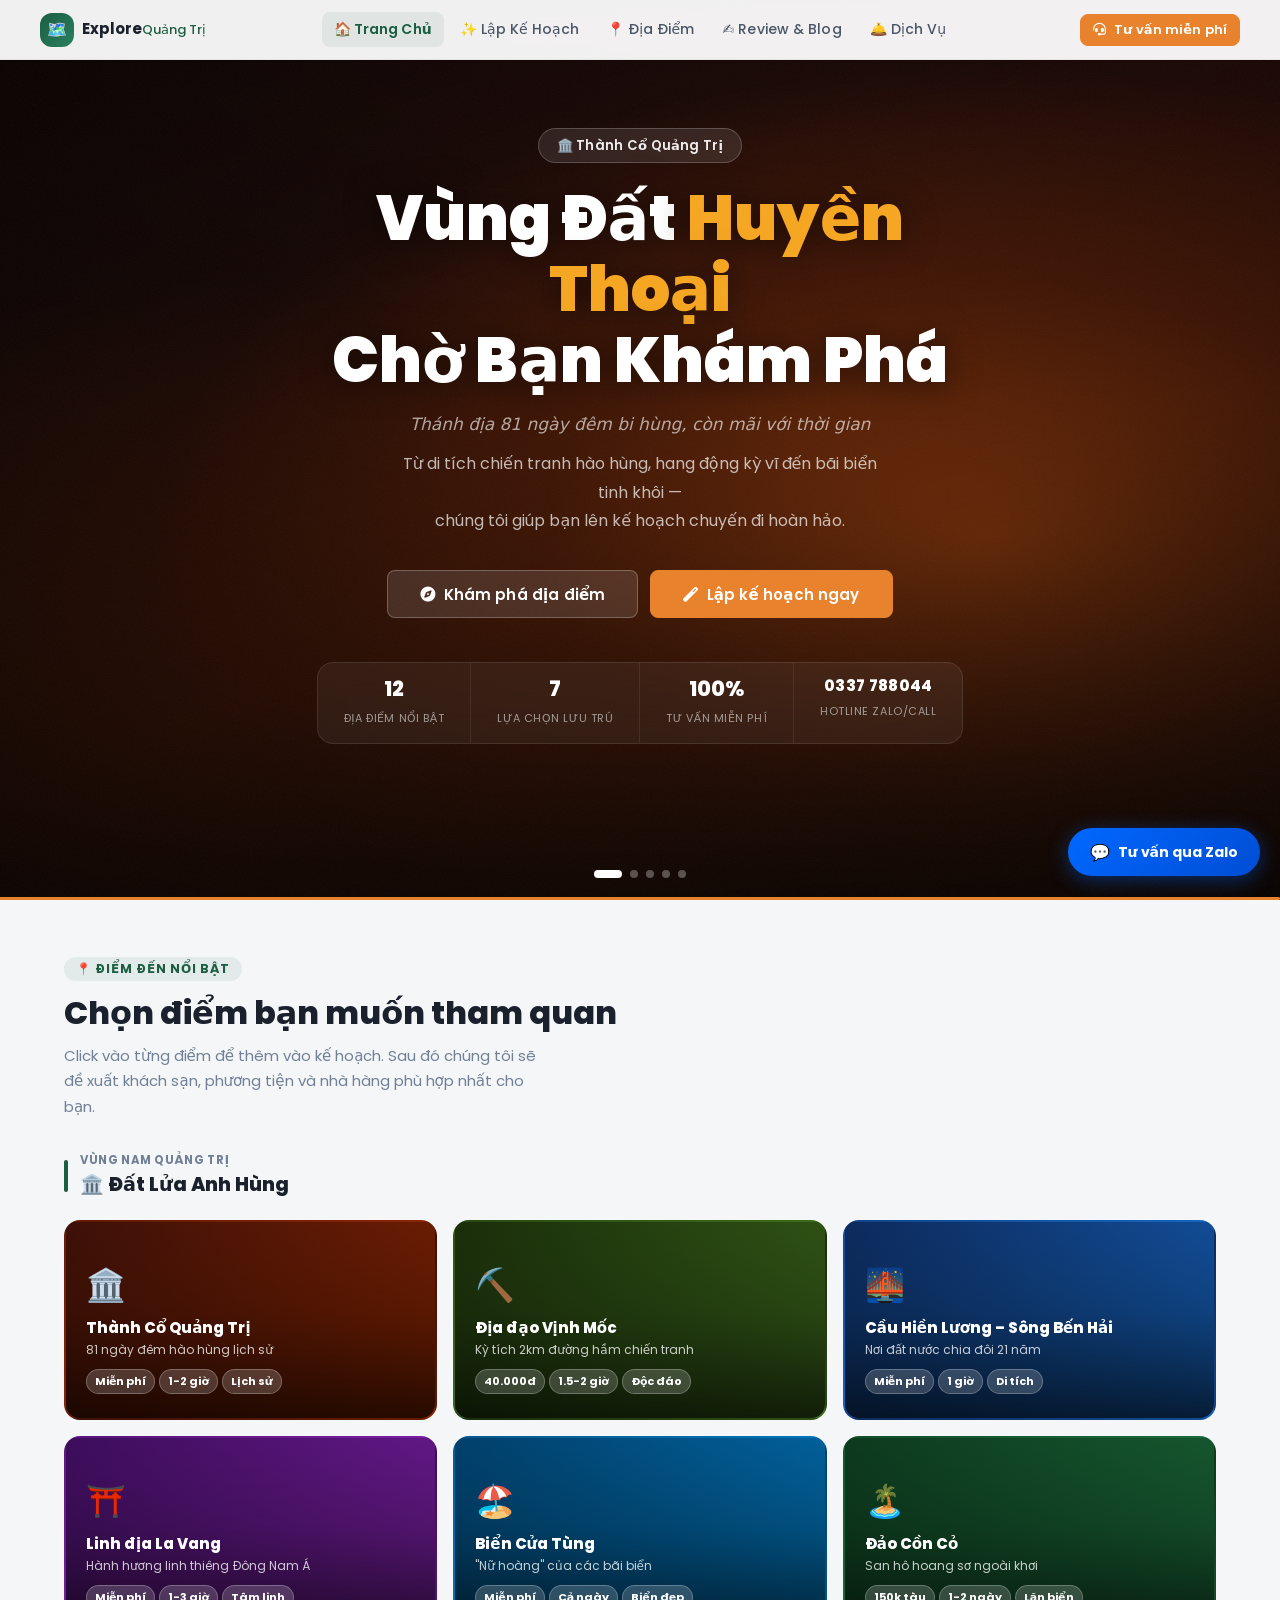
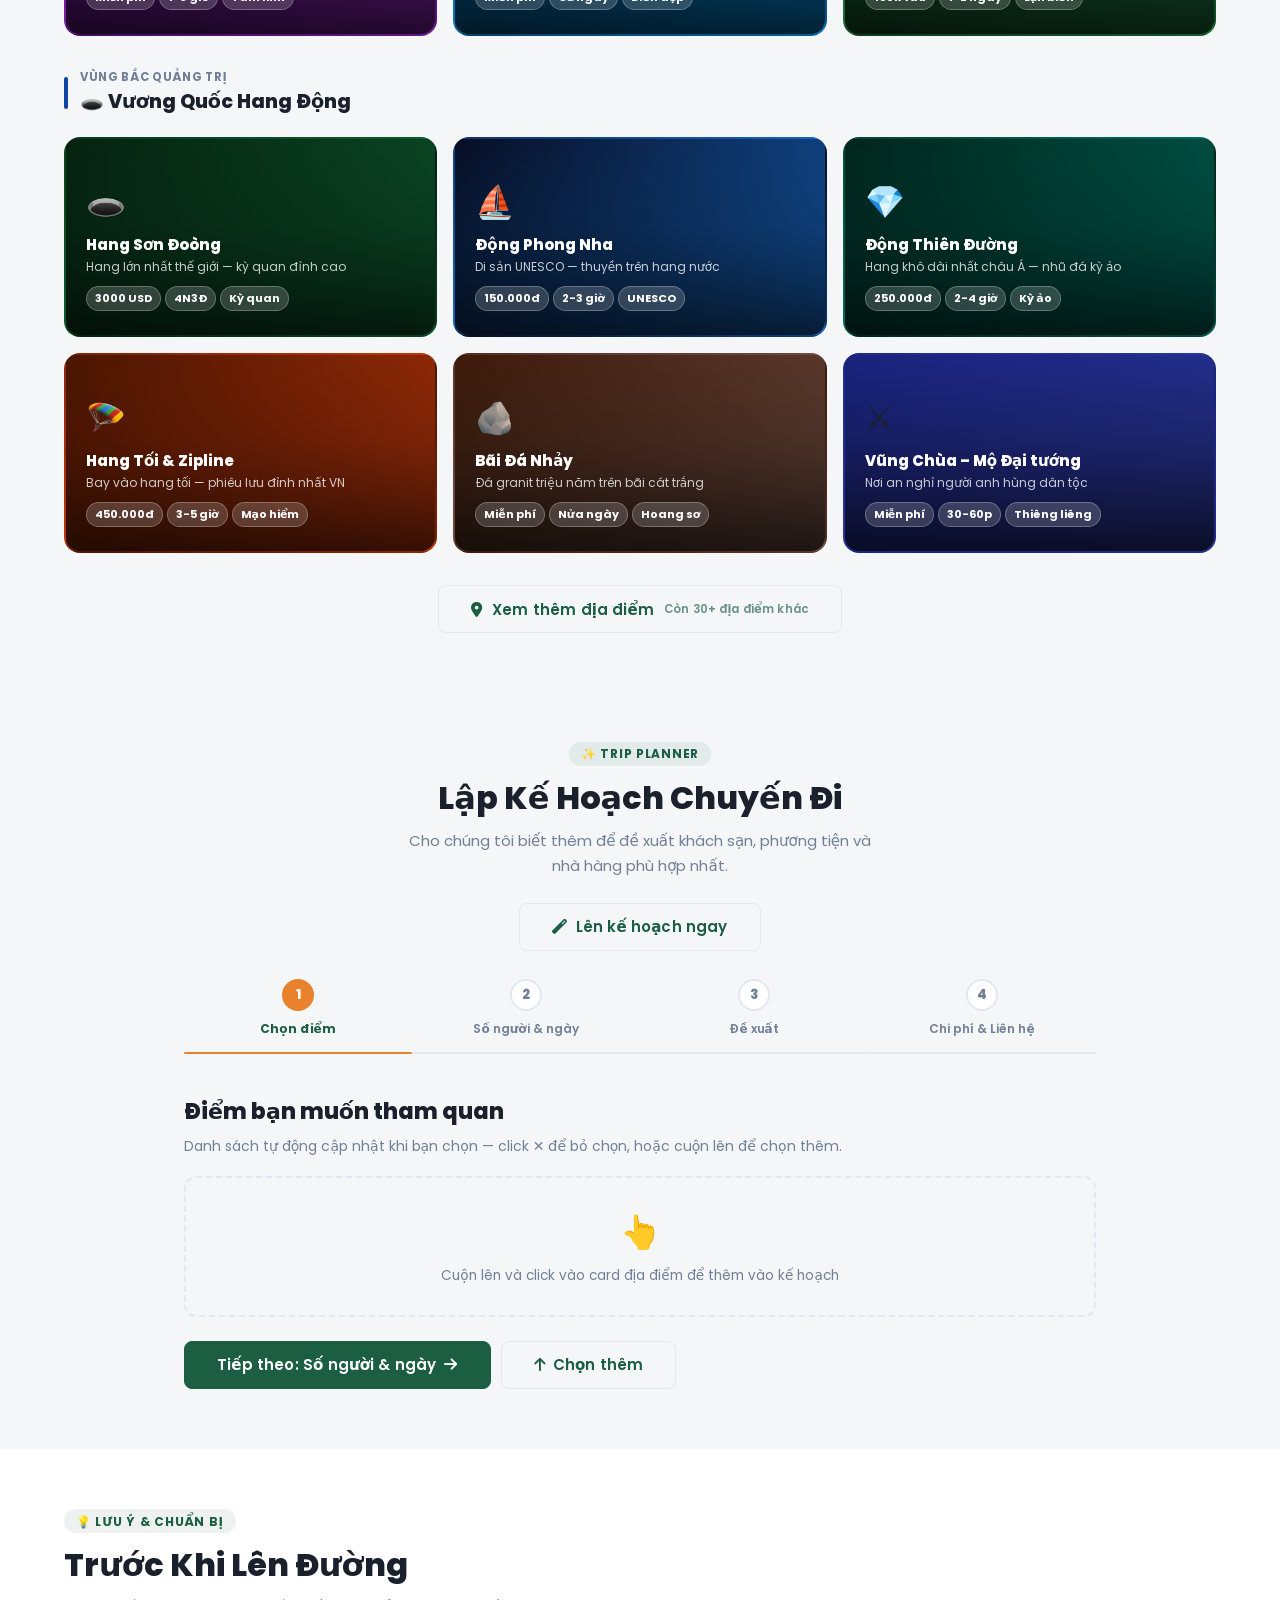
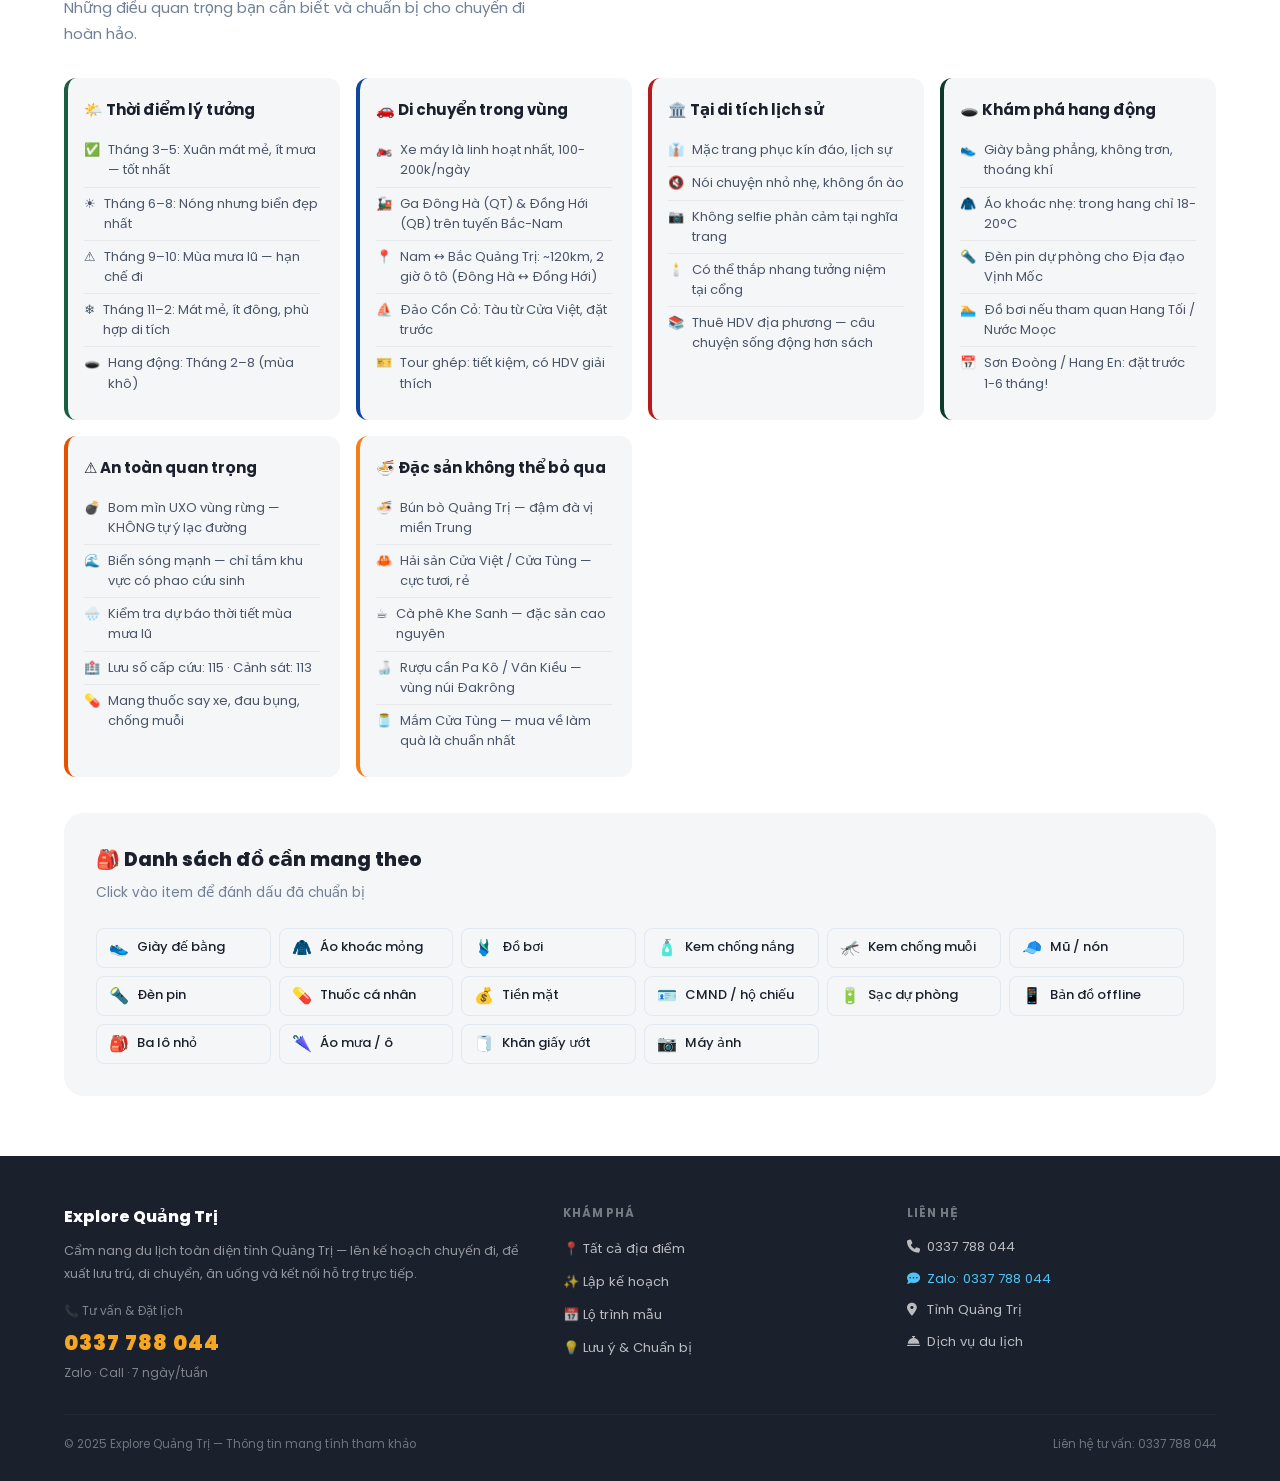
==== commit c4cea244: "version1" ====
--- a/index.html
+++ b/index.html
@@ -7,103 +7,242 @@
   <meta name="description" content="Khám phá Quảng Trị: Thành Cổ, Địa đạo Vịnh Mốc, Hang Sơn Đoòng, Động Phong Nha. Lập kế hoạch chuyến đi, ước tính chi phí, đề xuất khách sạn – nhà hàng – di chuyển.">
   <link rel="stylesheet" href="https://cdnjs.cloudflare.com/ajax/libs/font-awesome/6.5.1/css/all.min.css">
   <link rel="stylesheet" href="css/style.css">
+  <script src="js/navbar.js" defer></script>
   <style>
 /* ════════════════════════════════════════════════════════════
    INDEX PAGE STYLES
    ════════════════════════════════════════════════════════════ */
 
-/* ── Hero ── */
-.hero-new {
-  min-height: 100vh;
-  background: linear-gradient(160deg, #051c10 0%, #0d3a24 40%, #0a2a5c 100%);
-  display: flex; flex-direction: column; align-items: center; justify-content: center;
-  text-align: center; padding: 120px 24px 80px; position: relative; overflow: hidden;
-}
-.hero-new::before {
-  content: '';
+/* ════════════════════════════════════════════
+   TYPE SCALE (Major Third 1.25 — base 16px)
+   xs=12 sm=14 base=15 md=18 lg=20 xl=24
+   2xl=30 3xl=36 4xl=44 hero=clamp
+   ════════════════════════════════════════════ */
+
+/* ══ HERO SLIDESHOW ═══════════════════════════════════════════ */
+.hs {
+  position: relative; height: 100svh; min-height: 620px;
+  overflow: hidden; display: flex; align-items: center; justify-content: center;
+}
+.hs-track { position: absolute; inset: 0; }
+.hs-slide {
   position: absolute; inset: 0;
-  background: url("data:image/svg+xml,%3Csvg width='80' height='80' viewBox='0 0 80 80' xmlns='http://www.w3.org/2000/svg'%3E%3Cg fill='%23ffffff' fill-opacity='0.03'%3E%3Cpath d='M40 0L80 40L40 80L0 40z'/%3E%3C/g%3E%3C/svg%3E");
-}
-.hero-eyebrow {
+  opacity: 0; transition: opacity 1.5s cubic-bezier(.25,.46,.45,.94);
+  will-change: opacity;
+}
+.hs-slide.active { opacity: 1; }
+.hs-bg {
+  position: absolute; inset: -6%;
+  background-size: cover; background-position: center;
+}
+.hs-slide.active .hs-bg { animation: hsKb 10s ease-out forwards; }
+@keyframes hsKb { from { transform: scale(1); } to { transform: scale(1.1); } }
+
+/* ── Slide gradient backgrounds ─────────────────────────────
+   Thay bằng ảnh thực: thêm background-image: url('images/ten-anh.jpg') trước gradient
+   ─────────────────────────────────────────────────────────── */
+.hs-bg-1 {
+  background:
+    radial-gradient(ellipse at 72% 58%, rgba(210,85,15,.85) 0%, rgba(150,55,8,.45) 28%, transparent 52%),
+    radial-gradient(ellipse at 22% 75%, rgba(130,45,5,.55) 0%, transparent 38%),
+    linear-gradient(162deg, #060202 0%, #1e0a07 32%, #3a1008 58%, #1e0a07 82%, #060202 100%);
+}
+.hs-bg-2 {
+  background:
+    radial-gradient(ellipse at 50% -8%, rgba(200,238,255,.38) 0%, transparent 42%),
+    radial-gradient(ellipse at 50% 100%, rgba(0,110,185,.58) 0%, transparent 38%),
+    radial-gradient(ellipse at 78% 42%, rgba(0,130,195,.32) 0%, transparent 28%),
+    linear-gradient(182deg, #000a16 0%, #001628 32%, #002244 58%, #003668 82%, #004e88 100%);
+}
+.hs-bg-3 {
+  background:
+    radial-gradient(ellipse at 50% 16%, rgba(85,138,10,.55) 0%, transparent 38%),
+    radial-gradient(ellipse at 50% 68%, rgba(65,32,0,.78) 0%, transparent 40%),
+    radial-gradient(ellipse at 28% 35%, rgba(12,28,3,.85) 0%, transparent 26%),
+    linear-gradient(180deg, #000a00 0%, #060e00 26%, #0d1a00 52%, #090d00 76%, #010400 100%);
+}
+.hs-bg-4 {
+  background:
+    radial-gradient(ellipse at 50% 62%, rgba(255,148,0,.78) 0%, rgba(215,65,0,.52) 24%, transparent 50%),
+    radial-gradient(ellipse at 50% 96%, rgba(255,108,0,.42) 0%, transparent 28%),
+    radial-gradient(ellipse at 14% 18%, rgba(45,12,0,.82) 0%, transparent 28%),
+    linear-gradient(180deg, #030006 0%, #1c0900 32%, #3e1500 60%, #601d00 80%, #7a2500 100%);
+}
+.hs-bg-5 {
+  background:
+    radial-gradient(ellipse at 50% 14%, rgba(128,210,28,.5) 0%, transparent 40%),
+    radial-gradient(ellipse at 18% 58%, rgba(28,75,5,.6) 0%, transparent 34%),
+    radial-gradient(ellipse at 78% 58%, rgba(42,105,10,.44) 0%, transparent 28%),
+    radial-gradient(ellipse at 50% 88%, rgba(12,35,2,.65) 0%, transparent 28%),
+    linear-gradient(162deg, #010700 0%, #050f01 26%, #0a1c02 52%, #0e2603 76%, #172f05 100%);
+}
+
+/* ── Overlay & grain ── */
+.hs-overlay {
+  position: absolute; inset: 0; z-index: 1; pointer-events: none;
+  background:
+    linear-gradient(to bottom, rgba(0,0,0,.08) 0%, rgba(0,0,0,.32) 45%, rgba(0,0,0,.76) 100%),
+    linear-gradient(to right, rgba(0,0,0,.28) 0%, transparent 38%, transparent 62%, rgba(0,0,0,.18) 100%);
+}
+.hs-grain {
+  position: absolute; inset: 0; z-index: 2; pointer-events: none;
+  opacity: .55;
+  background-image: url("data:image/svg+xml,%3Csvg xmlns='http://www.w3.org/2000/svg' width='200' height='200'%3E%3Cfilter id='n'%3E%3CfeTurbulence type='fractalNoise' baseFrequency='.68' numOctaves='4' stitchTiles='stitch'/%3E%3C/filter%3E%3Crect width='200' height='200' filter='url(%23n)' opacity='.07'/%3E%3C/svg%3E");
+}
+
+/* ── Content ── */
+.hs-content {
+  position: relative; z-index: 3; text-align: center; color: #fff;
+  padding: clamp(80px,12vw,120px) clamp(20px,6vw,80px) clamp(100px,14vw,148px);
+  max-width: 860px; width: 100%;
+}
+.hs-badge {
   display: inline-flex; align-items: center; gap: 8px;
   background: rgba(255,255,255,.1); border: 1px solid rgba(255,255,255,.2);
-  color: rgba(255,255,255,.9); padding: 7px 20px; border-radius: 100px;
-  font-size: .8rem; font-weight: 600; margin-bottom: 24px;
-  backdrop-filter: blur(10px);
-}
-.hero-new h1 {
-  font-size: clamp(2.2rem, 6vw, 4rem); font-weight: 800;
-  color: #fff; line-height: 1.1; margin-bottom: 18px;
-}
-.hero-new h1 em { font-style: normal; color: #f5a623; }
-.hero-subtitle {
-  color: rgba(255,255,255,.8); font-size: clamp(.95rem, 2vw, 1.15rem);
-  max-width: 600px; margin: 0 auto 36px; line-height: 1.7;
-}
-.hero-ctas { display: flex; gap: 14px; justify-content: center; flex-wrap: wrap; margin-bottom: 60px; }
-.hero-stats-row {
-  display: flex; gap: 40px; justify-content: center; flex-wrap: wrap;
-  background: rgba(255,255,255,.07); border: 1px solid rgba(255,255,255,.12);
-  border-radius: 20px; padding: 24px 40px; backdrop-filter: blur(12px);
-}
-.hstat { text-align: center; color: #fff; }
-.hstat-num { font-size: 1.8rem; font-weight: 800; }
-.hstat-lbl { font-size: .75rem; opacity: .7; margin-top: 4px; }
-.hero-scroll-hint {
-  position: absolute; bottom: 28px; left: 50%; transform: translateX(-50%);
-  color: rgba(255,255,255,.5); font-size: .78rem; display: flex; flex-direction: column;
-  align-items: center; gap: 7px; animation: bounceY 2s infinite;
-}
-@keyframes bounceY { 0%,100%{transform:translateX(-50%) translateY(0)} 50%{transform:translateX(-50%) translateY(8px)} }
+  color: rgba(255,255,255,.92); backdrop-filter: blur(12px);
+  padding: 6px 18px; border-radius: 999px;
+  font-size: .82rem; font-weight: 600; letter-spacing: .02em; margin-bottom: 20px;
+  transition: opacity .35s ease, transform .35s ease;
+  opacity: 0; animation: hsEnter .9s .15s ease forwards;
+}
+.hs-badge.hs-fade { opacity: 0; transform: translateY(-6px); }
+.hs-title {
+  font-size: clamp(2.25rem, 5.5vw, 3.875rem);
+  font-weight: 900; line-height: 1.15; margin-bottom: 14px;
+  text-shadow: 0 2px 32px rgba(0,0,0,.55);
+  opacity: 0; animation: hsEnter .9s .38s ease forwards;
+}
+.hs-title em { font-style: normal; color: #f5a623; }
+.hs-tagline {
+  font-size: clamp(.875rem, 1.65vw, 1.0625rem);
+  color: rgba(255,255,255,.62); font-style: italic;
+  margin-bottom: 12px; min-height: 1.6em;
+  transition: opacity .35s ease, transform .35s ease;
+  opacity: 0; animation: hsEnter .9s .52s ease forwards;
+}
+.hs-tagline.hs-fade { opacity: 0; transform: translateY(6px); }
+.hs-sub {
+  color: rgba(255,255,255,.7);
+  font-size: clamp(.875rem, 1.3vw, 1rem);
+  max-width: 500px; margin: 0 auto 34px; line-height: 1.8;
+  opacity: 0; animation: hsEnter .9s .66s ease forwards;
+}
+.hs-ctas {
+  display: flex; gap: 12px; justify-content: center; flex-wrap: wrap; margin-bottom: 44px;
+  opacity: 0; animation: hsEnter .9s .82s ease forwards;
+}
+
+/* ── Stats bar ── */
+.hs-stats {
+  display: inline-flex; flex-wrap: wrap;
+  background: rgba(255,255,255,.06); border: 1px solid rgba(255,255,255,.1);
+  border-radius: 16px; backdrop-filter: blur(18px); overflow: hidden;
+  opacity: 0; animation: hsEnter .9s 1s ease forwards;
+}
+.hs-stat {
+  padding: 14px 26px; text-align: center;
+  border-right: 1px solid rgba(255,255,255,.08);
+}
+.hs-stat:last-child { border-right: none; }
+.hs-stat-n {
+  display: block; font-size: 1.3rem; font-weight: 800; line-height: 1.2; margin-bottom: 3px;
+}
+.hs-stat-l { font-size: .68rem; opacity: .55; text-transform: uppercase; letter-spacing: .05em; white-space: nowrap; }
+
+/* ── Arrows ── */
+.hs-arrow {
+  position: absolute; top: 50%; transform: translateY(-50%);
+  z-index: 4; width: 46px; height: 46px; border-radius: 50%;
+  background: rgba(255,255,255,.08); border: 1.5px solid rgba(255,255,255,.18);
+  color: rgba(255,255,255,.85); font-size: 1rem;
+  display: flex; align-items: center; justify-content: center;
+  cursor: pointer; transition: all .22s; backdrop-filter: blur(8px);
+  opacity: 0; pointer-events: none;
+}
+.hs:hover .hs-arrow { opacity: 1; pointer-events: auto; }
+.hs-arrow:hover { background: rgba(255,255,255,.22); color: #fff; border-color: rgba(255,255,255,.4); }
+.hs-prev { left: 20px; }
+.hs-next { right: 20px; }
+
+/* ── Dots ── */
+.hs-dots {
+  position: absolute; bottom: 22px; left: 50%; transform: translateX(-50%);
+  z-index: 4; display: flex; gap: 8px; align-items: center;
+}
+.hs-dot {
+  width: 8px; height: 8px; border-radius: 4px;
+  background: rgba(255,255,255,.3); border: none;
+  cursor: pointer; transition: all .32s ease; padding: 0; flex-shrink: 0;
+}
+.hs-dot.active { width: 28px; background: #fff; }
+
+/* ── Progress bar ── */
+.hs-bar-wrap {
+  position: absolute; bottom: 0; left: 0; right: 0; height: 3px; z-index: 5;
+  background: rgba(255,255,255,.12);
+}
+.hs-bar { height: 100%; width: 0; background: var(--c-accent); border-radius: 0 2px 2px 0; }
+
+/* ── Entry animation ── */
+@keyframes hsEnter {
+  from { opacity: 0; transform: translateY(22px); }
+  to   { opacity: 1; transform: translateY(0); }
+}
+
+/* ── Section headers (kept from original) ── */
 
 /* ── Section headers ── */
+/* eyebrow: 12px badge / h2: 2xl-3xl / lead: base */
 .section-eyebrow {
   display: inline-flex; align-items: center; gap: 6px;
   background: var(--c-primary-faint); color: var(--c-primary);
-  padding: 5px 14px; border-radius: 100px;
-  font-size: .75rem; font-weight: 700; text-transform: uppercase; letter-spacing: .05em;
-  margin-bottom: 12px;
-}
-.section-head { font-size: clamp(1.6rem, 3vw, 2.2rem); font-weight: 800; margin-bottom: 10px; }
-.section-lead { color: var(--c-muted); font-size: .95rem; max-width: 520px; line-height: 1.7; }
+  min-height: 24px; padding: 0 12px;
+  border-radius: 999px; font-size: 0.75rem; font-weight: 700;
+  text-transform: uppercase; letter-spacing: .06em; margin-bottom: 12px;
+}
+/* 2xl=30px base, max 36px */
+.section-head { font-size: clamp(1.5rem, 2.5vw, 2rem); font-weight: 800; margin-bottom: 10px; line-height: 1.25; }
+.section-lead { color: var(--c-muted); font-size: 0.9375rem; max-width: 480px; line-height: 1.7; }
 
 /* ── Showcase destination cards ── */
+/* 3-col grid, 16px gap, card min-height 200px */
 .showcase-grid {
   display: grid;
   grid-template-columns: repeat(3, 1fr);
-  gap: 16px;
+  gap: 16px; /* 2×8 */
 }
 .showcase-card {
-  border-radius: 18px; overflow: hidden; cursor: pointer;
-  position: relative; padding: 28px 22px;
-  min-height: 200px; display: flex; flex-direction: column; justify-content: flex-end;
-  transition: transform .3s var(--ease), box-shadow .3s var(--ease);
-  border: 2px solid transparent;
-  user-select: none;
+  border-radius: 16px; overflow: hidden; cursor: pointer;
+  position: relative;
+  padding: 24px 20px;    /* 3×8 top / 2.5×8 sides */
+  min-height: 200px;
+  display: flex; flex-direction: column; justify-content: flex-end;
+  transition: transform .28s var(--ease), box-shadow .28s var(--ease);
+  border: 2px solid transparent; user-select: none;
 }
 .showcase-card:hover { transform: translateY(-4px); box-shadow: 0 16px 40px rgba(0,0,0,.4); }
 .showcase-card.selected {
   border-color: #f5a623;
-  box-shadow: 0 0 0 4px rgba(245,166,35,.3), 0 12px 32px rgba(0,0,0,.4);
-}
-.sc-icon { font-size: 2.4rem; margin-bottom: 12px; position: relative; z-index: 2; }
+  box-shadow: 0 0 0 3px rgba(245,166,35,.25), 0 12px 32px rgba(0,0,0,.4);
+}
+/* Card text — keep readable against dark overlay */
+.sc-icon { font-size: 2rem; margin-bottom: 8px; position: relative; z-index: 2; }
 .sc-content { position: relative; z-index: 2; }
-.sc-name { font-size: 1rem; font-weight: 800; color: #fff; line-height: 1.25; margin-bottom: 5px; }
-.sc-tagline { font-size: .75rem; color: rgba(255,255,255,.75); margin-bottom: 10px; line-height: 1.4; }
-.sc-badges { display: flex; gap: 5px; flex-wrap: wrap; }
+.sc-name { font-size: 0.9375rem; font-weight: 800; color: #fff; line-height: 1.3; margin-bottom: 4px; }  /* 15px */
+.sc-tagline { font-size: 0.75rem; color: rgba(255,255,255,.78); margin-bottom: 10px; line-height: 1.45; } /* 12px */
+.sc-badges { display: flex; gap: 4px; flex-wrap: wrap; }
 .sc-badge {
-  font-size: .65rem; font-weight: 700; padding: 2px 8px;
-  background: rgba(255,255,255,.18); color: #fff;
-  border-radius: 100px; border: 1px solid rgba(255,255,255,.25);
-}
+  font-size: 0.6875rem; font-weight: 700;        /* 11px */
+  padding: 3px 8px; background: rgba(255,255,255,.18); color: #fff;
+  border-radius: 999px; border: 1px solid rgba(255,255,255,.25);
+}
+/* Check mark — 28px circle (3.5×8) */
 .sc-check {
-  position: absolute; top: 14px; right: 14px;
+  position: absolute; top: 12px; right: 12px;
   width: 28px; height: 28px; border-radius: 50%;
-  background: #f5a623; color: #fff; font-size: .85rem; font-weight: 800;
+  background: #f5a623; color: #fff; font-size: 0.875rem; font-weight: 800;
   display: flex; align-items: center; justify-content: center;
-  opacity: 0; transform: scale(0.5);
-  transition: opacity .2s, transform .2s;
-  z-index: 3;
+  opacity: 0; transform: scale(.5); transition: opacity .2s, transform .2s; z-index: 3;
 }
 .showcase-card.selected .sc-check { opacity: 1; transform: scale(1); }
 .sc-overlay {
@@ -121,116 +260,58 @@
 .sc-content { position: relative; z-index: 2; }
 .sc-check  { z-index: 3; }
 
-/* ── Smart sticky bar ── */
-.selection-bar {
-  position: fixed; bottom: 0; left: 0; right: 0; z-index: 500;
-  background: rgba(8,10,20,.97); backdrop-filter: blur(20px) saturate(1.5);
-  border-top: 1px solid rgba(255,255,255,.08);
-  padding: 10px 20px 12px;
-  display: flex; align-items: center; justify-content: space-between; gap: 12px;
-  transform: translateY(100%); transition: transform .35s cubic-bezier(.34,1.56,.64,1);
-}
-.selection-bar.visible { transform: translateY(0); }
-
-.smart-pills {
-  display: flex; align-items: center; gap: 6px; flex: 1; overflow: hidden;
-}
-.smart-pill {
-  display: flex; align-items: center; gap: 5px;
-  padding: 6px 12px; border-radius: 100px;
-  border: 1.5px solid rgba(255,255,255,.15);
-  color: rgba(255,255,255,.45); font-size: .72rem; font-weight: 600;
-  transition: all .25s; white-space: nowrap; flex-shrink: 0;
-}
-.smart-pill.done {
-  border-color: rgba(245,166,35,.6); color: #f5a623;
-  background: rgba(245,166,35,.1);
-}
-.smart-pill .pill-dot {
-  width: 6px; height: 6px; border-radius: 50%; background: currentColor;
-  flex-shrink: 0;
-}
-.smart-pill.done .pill-dot { background: #f5a623; }
-.smart-sep { color: rgba(255,255,255,.2); font-size: .8rem; flex-shrink: 0; }
-
-.smart-cta-btn {
-  flex-shrink: 0;
-  display: inline-flex; align-items: center; gap: 8px;
-  background: linear-gradient(135deg, #f5a623, #e67e22);
-  color: #fff; border: none; border-radius: 100px;
-  padding: 10px 22px; font-size: .875rem; font-weight: 800;
-  cursor: pointer; font-family: var(--font);
-  transition: all .2s; white-space: nowrap;
-  box-shadow: 0 4px 20px rgba(245,166,35,.4);
-}
-.smart-cta-btn:hover:not(:disabled) {
-  transform: scale(1.04); box-shadow: 0 6px 28px rgba(245,166,35,.6);
-}
-.smart-cta-btn:disabled {
-  background: rgba(255,255,255,.1); color: rgba(255,255,255,.3);
-  box-shadow: none; cursor: not-allowed;
-}
-.smart-cta-btn.pulse {
-  animation: ctaPulse 2s infinite;
-}
-@keyframes ctaPulse {
-  0%,100% { box-shadow: 0 4px 20px rgba(245,166,35,.4); }
-  50%      { box-shadow: 0 4px 36px rgba(245,166,35,.8); }
-}
 
 /* ── Planner section ── */
 .planner-section { background: var(--c-bg); }
-.step-progress {
-  display: flex; gap: 0; margin-bottom: 40px;
-}
+.step-progress { display: flex; gap: 0; margin-bottom: 40px; }
 .step-indicator {
   flex: 1; position: relative; text-align: center;
-  font-size: .75rem; font-weight: 600; color: var(--c-muted);
-  padding-bottom: 14px;
+  font-size: 0.75rem; font-weight: 600; color: var(--c-muted);
+  padding-bottom: 16px;
 }
 .step-indicator::after {
   content: ''; position: absolute; bottom: 0; left: 0; right: 0;
-  height: 3px; background: var(--c-border); border-radius: 2px;
-}
-.step-indicator.done  { color: var(--c-primary); }
-.step-indicator.done::after  { background: var(--c-primary); }
+  height: 2px; background: var(--c-border); border-radius: 2px;
+}
+.step-indicator.done   { color: var(--c-primary); }
+.step-indicator.done::after   { background: var(--c-primary); }
 .step-indicator.active { color: var(--c-primary); font-weight: 700; }
 .step-indicator.active::after { background: var(--c-accent); }
+
+/* Step number — 32px circle (matches btn-sm) */
 .step-num {
-  width: 28px; height: 28px; border-radius: 50%; border: 2px solid var(--c-border);
-  background: var(--c-surface); color: var(--c-muted);
+  width: 32px; height: 32px; border-radius: 50%;
+  border: 2px solid var(--c-border); background: var(--c-surface); color: var(--c-muted);
   display: flex; align-items: center; justify-content: center;
-  font-size: .75rem; font-weight: 800; margin: 0 auto 7px;
-}
-.step-indicator.done  .step-num { background: var(--c-primary); color: #fff; border-color: var(--c-primary); }
-.step-indicator.active .step-num { background: var(--c-accent); color: #fff; border-color: var(--c-accent); }
-
-.planner-step { padding: 0; }
-.planner-step h2 { font-size: 1.5rem; font-weight: 800; margin-bottom: 8px; }
-.planner-step .step-subtitle { color: var(--c-muted); margin-bottom: 32px; font-size: .9rem; }
-
-/* People/Days sliders */
-.slider-group { margin-bottom: 28px; }
+  font-size: 0.8125rem; font-weight: 800; margin: 0 auto 8px;
+}
+.step-indicator.done   .step-num { background: var(--c-primary); color: #fff; border-color: var(--c-primary); }
+.step-indicator.active .step-num { background: var(--c-accent);  color: #fff; border-color: var(--c-accent);  }
+
+.planner-step h2          { font-size: 1.375rem; font-weight: 800; margin-bottom: 6px; }   /* 22px */
+.planner-step .step-subtitle { color: var(--c-muted); margin-bottom: 24px; font-size: 0.875rem; line-height: 1.6; }
+
+/* Sliders — 8px grid */
+.slider-group { margin-bottom: 24px; }
 .slider-label { display: flex; align-items: center; justify-content: space-between; margin-bottom: 10px; }
-.slider-label span:first-child { font-weight: 700; font-size: .95rem; }
+.slider-label span:first-child { font-weight: 700; font-size: 0.9375rem; }
 .slider-value {
   background: var(--c-primary); color: #fff;
-  padding: 4px 14px; border-radius: 100px; font-size: .875rem; font-weight: 700;
-}
-input[type="range"] {
-  width: 100%; accent-color: var(--c-primary);
-  height: 6px; border-radius: 3px;
-}
-
-/* Recommendation tabs */
+  min-height: 28px; padding: 0 14px; border-radius: 999px;
+  font-size: 0.8125rem; font-weight: 700; display: inline-flex; align-items: center;
+}
+input[type="range"] { width: 100%; accent-color: var(--c-primary); height: 5px; border-radius: 3px; }
+
+/* ── Recommendation tabs ── */
 .reco-tabs {
-  display: flex; gap: 6px; margin-bottom: 24px;
-  border-bottom: 2px solid var(--c-border); padding-bottom: 0;
+  display: flex; gap: 4px; margin-bottom: 20px;
+  border-bottom: 2px solid var(--c-border);
 }
 .reco-tab-btn {
-  padding: 10px 20px; font-size: .875rem; font-weight: 700;
+  min-height: 40px; padding: 0 18px;  /* matches btn height */
+  font-size: 0.875rem; font-weight: 700;
   color: var(--c-muted); cursor: pointer; background: none; border: none;
-  border-bottom: 3px solid transparent; margin-bottom: -2px;
+  border-bottom: 2px solid transparent; margin-bottom: -2px;
   transition: all .2s; font-family: var(--font);
 }
 .reco-tab-btn:hover { color: var(--c-primary); }
@@ -238,143 +319,228 @@
 
 .reco-grid {
   display: grid;
-  grid-template-columns: repeat(auto-fill, minmax(280px, 1fr));
+  grid-template-columns: repeat(auto-fill, minmax(260px, 1fr));
   gap: 16px;
 }
 .reco-card {
   border-radius: 16px; padding: 20px; color: #fff; position: relative; overflow: hidden;
   display: flex; gap: 14px; align-items: flex-start;
+  cursor: pointer; border: 2.5px solid transparent;
   transition: transform .25s var(--ease), box-shadow .25s var(--ease);
 }
 .reco-card:hover { transform: translateY(-3px); box-shadow: 0 12px 32px rgba(0,0,0,.35); }
-.reco-icon { font-size: 2rem; flex-shrink: 0; margin-top: 2px; }
+.reco-icon { font-size: 1.75rem; flex-shrink: 0; margin-top: 2px; }     /* 28px */
 .reco-body { flex: 1; min-width: 0; }
-.reco-type  { font-size: .7rem; font-weight: 700; opacity: .75; margin-bottom: 3px; text-transform: uppercase; letter-spacing: .04em; }
-.reco-name  { font-size: .95rem; font-weight: 800; margin-bottom: 6px; line-height: 1.3; }
-.reco-desc  { font-size: .78rem; opacity: .8; line-height: 1.5; margin-bottom: 10px; }
-.reco-badges { display: flex; gap: 5px; flex-wrap: wrap; margin-bottom: 10px; }
+.reco-type  { font-size: 0.6875rem; font-weight: 700; opacity: .72; margin-bottom: 4px; text-transform: uppercase; letter-spacing: .05em; }
+.reco-name  { font-size: 0.9375rem; font-weight: 800; margin-bottom: 6px; line-height: 1.35; }  /* 15px */
+.reco-desc  { font-size: 0.8125rem; opacity: .82; line-height: 1.55; margin-bottom: 10px; }    /* 13px */
+.reco-badges { display: flex; gap: 4px; flex-wrap: wrap; margin-bottom: 10px; }
 .reco-badges span {
-  font-size: .65rem; font-weight: 700; padding: 2px 8px;
-  background: rgba(255,255,255,.18); border-radius: 100px;
-}
-.reco-meta { display: flex; flex-direction: column; gap: 3px; font-size: .75rem; opacity: .85; margin-bottom: 8px; }
-.reco-price { font-weight: 800; font-size: .82rem; }
+  font-size: 0.6875rem; font-weight: 700; padding: 2px 8px;
+  background: rgba(255,255,255,.18); border-radius: 999px;
+}
+.reco-meta { display: flex; flex-direction: column; gap: 3px; font-size: 0.8125rem; opacity: .85; margin-bottom: 10px; }
+.reco-price { font-weight: 800; font-size: 0.875rem; }
 .reco-contact {
-  display: inline-block; font-size: .75rem; font-weight: 700;
-  background: rgba(255,255,255,.2); padding: 4px 12px; border-radius: 100px;
-  color: #fff; text-decoration: none; margin-top: 4px;
-}
-.reco-contact:hover { background: rgba(255,255,255,.35); color: #fff; }
+  display: inline-flex; align-items: center;
+  font-size: 0.8125rem; font-weight: 600;
+  background: rgba(255,255,255,.18); padding: 0 12px; min-height: 30px;
+  border-radius: 999px; color: #fff; text-decoration: none;
+}
+.reco-contact:hover { background: rgba(255,255,255,.32); color: #fff; }
 .reco-panel { }
 .reco-panel.hidden { display: none; }
 
-/* Summary / Cost */
-.summary-layout { display: grid; grid-template-columns: 1fr 1fr; gap: 24px; }
-.summary-box {
-  border-radius: 18px; padding: 24px; color: #fff;
-}
-.summary-box.dark { background: linear-gradient(145deg,#0a1929,#1565c0); }
+/* ── Summary / Cost ── */
+/* 2-col grid, 24px gap, 16px border-radius */
+.summary-layout { display: grid; grid-template-columns: 1fr 1fr; gap: 20px; }
+.summary-box { border-radius: 16px; padding: 24px; color: #fff; }
+.summary-box.dark  { background: linear-gradient(145deg,#0a1929,#1565c0); }
 .summary-box.green { background: linear-gradient(145deg,#052210,#1b5e42); }
-.summary-box h3 { font-size: 1rem; font-weight: 800; margin-bottom: 16px; opacity: .85; }
+.summary-box h3    { font-size: 0.875rem; font-weight: 800; margin-bottom: 16px; opacity: .85; text-transform: uppercase; letter-spacing: .04em; }
 .summary-dest-item {
   display: flex; gap: 10px; align-items: center;
-  padding: 8px 0; border-bottom: 1px solid rgba(255,255,255,.1);
+  padding: 10px 0; border-bottom: 1px solid rgba(255,255,255,.08);
 }
 .summary-dest-item:last-child { border-bottom: none; }
+
+/* Cost rows — 8px grid */
 .cost-row {
   display: flex; justify-content: space-between; align-items: center;
-  padding: 8px 0; border-bottom: 1px solid rgba(255,255,255,.12);
-  font-size: .83rem;
+  padding: 8px 0; border-bottom: 1px solid rgba(255,255,255,.1);
+  font-size: 0.8125rem; /* 13px */
 }
 .cost-row:last-child { border-bottom: none; }
 .cost-total {
   display: flex; justify-content: space-between; align-items: center;
-  padding: 14px 0 6px; font-size: 1.1rem; font-weight: 800;
-  border-top: 2px solid rgba(255,255,255,.3); margin-top: 8px;
-}
-.cost-per-person {
-  text-align: center; font-size: .85rem; opacity: .8; padding-top: 6px;
-}
-
-/* Contact CTA */
+  padding: 12px 0 6px; font-size: 1.0625rem; font-weight: 800; /* 17px */
+  border-top: 2px solid rgba(255,255,255,.25); margin-top: 8px;
+}
+.cost-per-person { text-align: center; font-size: 0.875rem; opacity: .75; padding-top: 6px; }
+
+/* Contact CTA — standard padding: 40px vertical */
 .contact-cta-box {
   background: linear-gradient(145deg, #e65100, #f57c00);
-  border-radius: 20px; padding: 32px; text-align: center; color: #fff;
-  margin-top: 24px;
-}
-.contact-cta-box h3 { font-size: 1.3rem; font-weight: 800; margin-bottom: 10px; }
-.contact-cta-box p { font-size: .9rem; opacity: .9; margin-bottom: 24px; line-height: 1.6; }
+  border-radius: 20px; padding: 40px 32px; text-align: center; color: #fff; margin-top: 24px;
+}
+.contact-cta-box h3 { font-size: 1.25rem; font-weight: 800; margin-bottom: 8px; }      /* 20px */
+.contact-cta-box p  { font-size: 0.9375rem; opacity: .88; margin-bottom: 24px; line-height: 1.65; } /* 15px */
 .contact-btns { display: flex; gap: 12px; justify-content: center; flex-wrap: wrap; }
+
+/* Zalo/Call buttons — height 48px (btn-lg standard) */
 .btn-zalo {
   display: inline-flex; align-items: center; gap: 8px;
-  background: #0068ff; color: #fff; padding: 13px 28px;
-  border-radius: 100px; font-weight: 800; font-size: .95rem;
+  background: #0068ff; color: #fff;
+  min-height: 48px; padding: 0 28px;
+  border-radius: 999px; font-weight: 700; font-size: 0.9375rem;
   text-decoration: none; transition: all .2s;
 }
 .btn-zalo:hover { background: #0052cc; color: #fff; transform: translateY(-2px); }
 .btn-call {
   display: inline-flex; align-items: center; gap: 8px;
-  background: rgba(255,255,255,.2); color: #fff; padding: 13px 28px;
-  border-radius: 100px; font-weight: 800; font-size: .95rem;
-  text-decoration: none; border: 2px solid rgba(255,255,255,.4);
-  transition: all .2s;
-}
-.btn-call:hover { background: rgba(255,255,255,.35); color: #fff; }
-.phone-big { font-size: 1.6rem; font-weight: 900; letter-spacing: 1px; margin: 10px 0; }
-
-/* ── Travel tips section ── */
+  background: rgba(255,255,255,.18); color: #fff;
+  min-height: 48px; padding: 0 28px;
+  border-radius: 999px; font-weight: 700; font-size: 0.9375rem;
+  text-decoration: none; border: 1.5px solid rgba(255,255,255,.35); transition: all .2s;
+}
+.btn-call:hover { background: rgba(255,255,255,.32); color: #fff; }
+.phone-big { font-size: 1.75rem; font-weight: 900; letter-spacing: 1.5px; margin: 12px 0; } /* 28px */
+
+/* ── Travel tips ── */
 .tips-section { background: #fff; }
-.tips-grid-home { display: grid; grid-template-columns: repeat(auto-fill, minmax(260px, 1fr)); gap: 20px; }
+.tips-grid-home { display: grid; grid-template-columns: repeat(auto-fill, minmax(260px, 1fr)); gap: 16px; }
 .tip-card-home {
-  border-radius: 16px; padding: 24px;
+  border-radius: 12px; padding: 20px 20px 20px 16px;
   border-left: 4px solid var(--c-primary);
   background: var(--c-bg); transition: all .2s;
 }
 .tip-card-home:hover { box-shadow: var(--sh); transform: translateY(-2px); }
-.tip-card-home h4 { font-size: .95rem; font-weight: 800; margin-bottom: 12px; }
+.tip-card-home h4 { font-size: 0.9375rem; font-weight: 700; margin-bottom: 12px; }  /* 15px */
 .tip-list-home { list-style: none; }
 .tip-list-home li {
   padding: 6px 0; border-bottom: 1px solid var(--c-border-2);
-  font-size: .8rem; color: var(--c-text-2); line-height: 1.5;
-  display: flex; gap: 8px;
+  font-size: 0.8125rem; color: var(--c-text-2); line-height: 1.55; display: flex; gap: 8px;
 }
 .tip-list-home li:last-child { border-bottom: none; }
 .tip-list-home li span { flex-shrink: 0; }
 
-/* Packing list */
-.packing-grid { display: grid; grid-template-columns: repeat(auto-fill, minmax(160px, 1fr)); gap: 10px; }
+/* Packing list — items 40px tall (btn-md height) */
+.packing-grid { display: grid; grid-template-columns: repeat(auto-fill, minmax(156px, 1fr)); gap: 8px; }
 .pack-item {
   display: flex; align-items: center; gap: 8px;
-  padding: 10px 14px; background: var(--c-bg); border-radius: var(--r-sm);
-  font-size: .8rem; font-weight: 500; cursor: pointer;
-  transition: all .15s; user-select: none;
-  border: 1.5px solid var(--c-border);
+  min-height: 40px; padding: 0 12px;
+  background: var(--c-bg); border-radius: var(--r-sm);
+  font-size: 0.8125rem; font-weight: 500; cursor: pointer;
+  transition: all .15s; user-select: none; border: 1.5px solid var(--c-border);
 }
 .pack-item:hover { border-color: var(--c-primary); }
-.pack-item.checked {
-  background: var(--c-primary-faint); border-color: var(--c-primary);
-  color: var(--c-primary);
-}
-.pack-item .pack-icon { font-size: 1.1rem; }
+.pack-item.checked { background: var(--c-primary-faint); border-color: var(--c-primary); color: var(--c-primary); }
+.pack-item .pack-icon { font-size: 1rem; }
 .pack-item .pack-done { margin-left: auto; color: var(--c-primary); display: none; }
 .pack-item.checked .pack-done { display: block; }
 
-/* Floating contact button */
+/* ── Dev-notice popup ───────────────────────────────────────── */
+.devpop-overlay {
+  position: fixed; inset: 0; z-index: 1100;
+  background: rgba(0,0,0,.58); backdrop-filter: blur(8px);
+  display: flex; align-items: center; justify-content: center;
+  padding: 20px;
+  opacity: 0; pointer-events: none;
+  transition: opacity .4s ease;
+}
+.devpop-overlay.show { opacity: 1; pointer-events: all; }
+.devpop {
+  background: var(--c-surface);
+  border-radius: 24px;
+  width: 100%; max-width: 460px;
+  padding: 36px 32px 28px;
+  position: relative;
+  transform: translateY(28px) scale(.96);
+  transition: transform .48s cubic-bezier(.34,1.4,.64,1);
+  box-shadow: 0 24px 80px rgba(0,0,0,.45), 0 0 0 1px rgba(255,255,255,.05);
+}
+.devpop-overlay.show .devpop { transform: translateY(0) scale(1); }
+
+.devpop-close {
+  position: absolute; top: 14px; right: 14px;
+  width: 32px; height: 32px; border-radius: 50%;
+  background: var(--c-bg); border: none;
+  color: var(--c-muted); font-size: .825rem;
+  display: flex; align-items: center; justify-content: center;
+  cursor: pointer; transition: all .18s;
+}
+.devpop-close:hover { background: var(--c-primary-faint); color: var(--c-primary); }
+
+.devpop-icon {
+  width: 60px; height: 60px; border-radius: 18px;
+  background: linear-gradient(135deg, var(--c-primary), var(--c-primary-light));
+  display: flex; align-items: center; justify-content: center;
+  font-size: 1.65rem; margin: 0 auto 18px;
+}
+.devpop h3 {
+  text-align: center; font-size: 1.2rem; font-weight: 800;
+  margin-bottom: 8px; color: var(--c-text);
+}
+.devpop-desc {
+  text-align: center; font-size: .875rem; color: var(--c-muted);
+  line-height: 1.72; margin-bottom: 22px;
+}
+
+/* Progress */
+.devpop-progress {
+  background: var(--c-bg); border-radius: 10px;
+  padding: 14px 16px; margin-bottom: 18px;
+}
+.devpop-progress-lbl {
+  display: flex; justify-content: space-between;
+  font-size: .72rem; font-weight: 700; text-transform: uppercase;
+  letter-spacing: .05em; color: var(--c-text-2); margin-bottom: 8px;
+}
+.devpop-progress-track {
+  height: 8px; background: var(--c-border-2); border-radius: 4px; overflow: hidden;
+}
+.devpop-progress-fill {
+  height: 100%; border-radius: 4px; width: 0;
+  background: linear-gradient(90deg, var(--c-primary), var(--c-primary-light));
+  transition: width 1.3s cubic-bezier(.4,0,.2,1);
+}
+
+/* Feature list */
+.devpop-features {
+  display: grid; grid-template-columns: 1fr 1fr;
+  gap: 8px; margin-bottom: 22px;
+}
+.devpop-feat {
+  display: flex; align-items: center; gap: 7px;
+  font-size: .8rem; color: var(--c-text-2);
+}
+.devpop-feat-dot {
+  width: 20px; height: 20px; border-radius: 50%; flex-shrink: 0;
+  display: flex; align-items: center; justify-content: center; font-size: .62rem;
+}
+.devpop-feat.done .devpop-feat-dot { background: var(--c-primary-faint); color: var(--c-primary); }
+.devpop-feat.wip  .devpop-feat-dot { background: rgba(245,166,35,.14); color: #d4820e; }
+
+.devpop-actions { display: flex; gap: 10px; }
+.devpop-actions .btn { flex: 1; justify-content: center; }
+
+/* Float contact — height 48px */
 .float-contact {
-  position: fixed; bottom: 80px; right: 16px; z-index: 999;
+  position: fixed; bottom: 24px; right: 20px; z-index: 999;
   background: linear-gradient(135deg, #0068ff, #004dd4);
-  color: #fff; border: none; border-radius: 100px;
-  padding: 13px 20px; display: flex; align-items: center; gap: 8px;
-  font-family: var(--font); font-size: .82rem; font-weight: 700;
-  cursor: pointer; box-shadow: 0 6px 24px rgba(0,104,255,.45);
-  text-decoration: none;
+  color: #fff; border: none; border-radius: 999px;
+  min-height: 48px; padding: 0 22px;
+  display: flex; align-items: center; gap: 8px;
+  font-family: var(--font); font-size: 0.875rem; font-weight: 700;
+  cursor: pointer; text-decoration: none;
+  box-shadow: 0 4px 20px rgba(0,104,255,.4);
   animation: pulseBtn 2.5s infinite;
 }
 @keyframes pulseBtn {
-  0%,100% { box-shadow: 0 6px 24px rgba(0,104,255,.45); }
-  50%      { box-shadow: 0 6px 36px rgba(0,104,255,.7); }
-}
-.float-contact:hover { background: linear-gradient(135deg,#0052cc,#003daa); color:#fff; transform:scale(1.04); }
+  0%,100% { box-shadow: 0 4px 20px rgba(0,104,255,.4); }
+  50%      { box-shadow: 0 4px 32px rgba(0,104,255,.65); }
+}
+.float-contact:hover { background: linear-gradient(135deg,#0052cc,#003daa); color:#fff; transform:scale(1.03); }
 
 /* ── Reco sub-step progress ── */
 .rss-progress {
@@ -566,7 +732,7 @@
 
 /* ── Toast ── */
 .app-toast {
-  position: fixed; bottom: 88px; left: 50%; transform: translateX(-50%) translateY(20px);
+  position: fixed; bottom: 24px; left: 50%; transform: translateX(-50%) translateY(20px);
   z-index: 2000; min-width: 260px; max-width: 420px;
   background: #1a1a2e; color: #fff;
   padding: 14px 20px; border-radius: 12px;
@@ -813,107 +979,195 @@
 .popup-plan-btn-active { color: var(--c-primary) !important; border-color: var(--c-primary) !important; }
 
 /* Responsive */
-/* Push content up above fixed smart bar */
-body { padding-bottom: 72px; }
-
+
+/* ── Responsive breakpoints ───────────────────────────────
+   MacBook 13.6": ~1280px  |  Tablet: 768-1024px  |  Mobile: <768px
+──────────────────────────────────────────────────────── */
+
+/* Large desktop (> 1440px): slight upscale */
+@media (min-width: 1440px) {
+  .hero-new h1 { font-size: clamp(2.6rem, 3.2vw, 3.8rem); }
+  .showcase-card { min-height: 200px; }
+}
+
+/* MacBook range (1024–1280px) */
+@media (max-width: 1280px) { }
+
+/* Tablet (768–1024px) */
+@media (max-width: 1024px) {
+  .showcase-grid { grid-template-columns: repeat(2, 1fr); gap: 12px; }
+  .showcase-card { min-height: 170px; padding: 20px 16px; }
+  .reco-grid { grid-template-columns: repeat(2, 1fr); }
+  .summary-layout { grid-template-columns: 1fr; }
+}
+
+/* Tablet small / mobile large (768px) */
 @media (max-width: 768px) {
-  .showcase-grid { grid-template-columns: repeat(2, 1fr); gap: 12px; }
-  .showcase-card { min-height: 160px; padding: 18px 14px; }
-  .sc-name  { font-size: .85rem; }
-  .hero-stats-row { gap: 20px; padding: 18px 20px; }
+  .hs-arrow { display: none; }
+  .hs-sub { display: none; }
+  .hs-ctas { flex-direction: column; align-items: center; }
+  .hs-ctas .btn { width: 100%; max-width: 300px; justify-content: center; }
+  .hs-stat { padding: 12px 16px; }
+  .hs-stat-n { font-size: 1.1rem; }
+
+  .showcase-grid { grid-template-columns: repeat(2, 1fr); gap: 10px; }
+  .showcase-card { min-height: 155px; padding: 16px 13px; }
+  .sc-icon { font-size: 1.6rem; margin-bottom: 6px; }
+  .sc-name { font-size: .82rem; }
+  .sc-tagline { display: none; }
+
+  .reco-grid { grid-template-columns: 1fr; }
   .summary-layout { grid-template-columns: 1fr; }
-  .reco-grid { grid-template-columns: 1fr; }
   .hero-ctas { flex-direction: column; align-items: center; }
-  /* Smart bar mobile */
-  .selection-bar { padding: 8px 14px 10px; }
-  .smart-pills { gap: 4px; }
-  .smart-pill { padding: 5px 9px; font-size: .66rem; }
-  .smart-sep { display: none; }
-  .smart-cta-btn { padding: 9px 16px; font-size: .8rem; }
-  /* Itinerary mobile */
-  .itin-item { padding: 12px 14px; }
-  .itin-drive { padding-left: 54px; }
-  /* Sub-step mobile */
-  .rss-progress { padding: 14px 16px; }
-  .rss-label { font-size: .65rem; }
-  .rss-footer { flex-wrap: wrap; }
-  .rss-footer .btn { flex: 1; min-width: 0; }
-  /* Popup mobile */
+
+  /* Tips grid */
+  .tips-grid-home { grid-template-columns: 1fr; }
+  .packing-grid { grid-template-columns: repeat(2, 1fr); }
+
+  /* Sub-step */
+  .rss-progress { padding: 12px 14px; }
+  .rss-label { font-size: .62rem; }
+  .rss-footer { flex-wrap: wrap; gap: 8px; }
+  .rss-footer .btn { flex: 1; min-width: 120px; justify-content: center; }
+
+  /* Popup */
   .dest-popup-overlay { padding: 0; align-items: flex-end; }
   .dest-popup { max-height: 92vh; border-radius: 20px 20px 0 0; }
-  .popup-body { padding: 20px 18px 28px; }
-  .popup-header { gap: 12px; }
-  .popup-icon { width: 48px; height: 48px; font-size: 1.4rem; }
-  .popup-title { font-size: 1.15rem; }
+  .popup-body { padding: 18px 16px 24px; }
+  .popup-header { gap: 10px; }
+  .popup-icon { width: 44px; height: 44px; font-size: 1.3rem; }
+  .popup-title { font-size: 1.05rem; }
   .popup-info-grid { grid-template-columns: 1fr 1fr; }
   .popup-cta { flex-direction: column; }
   .popup-cta .btn { flex: none; width: 100%; }
 }
+
+/* Mobile small (< 480px) */
 @media (max-width: 480px) {
-  .showcase-grid { grid-template-columns: 1fr; }
+  .hs-badge { font-size: .72rem; padding: 5px 14px; }
+  .hs-stats { width: 100%; max-width: 340px; margin: 0 auto; }
+  .hs-stat { flex: 1 1 45%; border-bottom: 1px solid rgba(255,255,255,.08); }
+  .hs-stat:nth-child(2) { border-right: none; }
+  .hs-stat:last-child, .hs-stat:nth-last-child(2):nth-child(odd) { border-bottom: none; }
+
+  .showcase-grid { grid-template-columns: 1fr; gap: 10px; }
+  .showcase-card { min-height: 140px; padding: 16px 14px; flex-direction: row; align-items: flex-end; gap: 12px; }
+  .sc-icon { font-size: 2rem; margin-bottom: 0; }
+  .sc-tagline { display: none; }
+
+  .popup-info-grid { grid-template-columns: 1fr; }
   .packing-grid { grid-template-columns: repeat(2, 1fr); }
-  .popup-info-grid { grid-template-columns: 1fr; }
-  .smart-pill:nth-child(n+4) { display: none; }
+
+  /* Summary */
+  .summary-box { padding: 18px 16px; }
+  .cost-total { font-size: .95rem; }
 }
   </style>
 </head>
 <body class="page-normal">
 
-<!-- ── NAVBAR ── -->
-<nav class="navbar" id="navbar">
-  <a href="index.html" class="navbar-brand">
-    <div class="navbar-logo">🗺️</div>
-    <div class="navbar-name">Explore<span>Quảng Trị</span></div>
-  </a>
-  <div class="navbar-nav" id="navMenu">
-    <a href="index.html"        class="nav-link active">🏠 Trang Chủ</a>
-    <a href="#planner-section"  class="nav-link" onclick="document.getElementById('planner-section').scrollIntoView({behavior:'smooth'});return false;">✨ Lập Kế Hoạch</a>
-    <a href="destinations.html" class="nav-link">📍 Địa Điểm</a>
-    <a href="itinerary.html"    class="nav-link">📅 Lộ Trình</a>
-    <a href="services.html"     class="nav-link">🛎️ Dịch Vụ</a>
-    <a href="#tips-section"     class="nav-link" onclick="document.getElementById('tips-section').scrollIntoView({behavior:'smooth'});return false;">💡 Lưu ý & Chuẩn bị</a>
+
+<!-- ══ HERO SLIDESHOW ══════════════════════════════════════════ -->
+<section class="hs" id="heroSection">
+
+  <!-- ── Background slides ──────────────────────────────────
+       Để dùng ảnh thực: thêm style="background-image:url('images/...')"
+       vào từng .hs-bg, gradient sẽ tự đóng vai trò fallback.
+       ─────────────────────────────────────────────────────── -->
+  <div class="hs-track" id="hsTrack">
+    <div class="hs-slide active"
+         data-loc="🏛️ Thành Cổ Quảng Trị"
+         data-tag="Thánh địa 81 ngày đêm bi hùng, còn mãi với thời gian">
+      <div class="hs-bg hs-bg-1"></div>
+    </div>
+    <div class="hs-slide"
+         data-loc="🏖️ Bãi Biển Cửa Tùng"
+         data-tag="Bờ biển trong xanh như ngọc — vẻ đẹp nguyên sơ miền Trung">
+      <div class="hs-bg hs-bg-2"></div>
+    </div>
+    <div class="hs-slide"
+         data-loc="🕳️ Địa Đạo Vịnh Mốc"
+         data-tag="Kỳ công ngầm sâu 20m — nơi cả làng sống sót qua bom đạn">
+      <div class="hs-bg hs-bg-3"></div>
+    </div>
+    <div class="hs-slide"
+         data-loc="🌊 Bãi Biển Cửa Việt"
+         data-tag="Thiên đường nắng vàng trải dài — nghỉ dưỡng chuẩn resort">
+      <div class="hs-bg hs-bg-4"></div>
+    </div>
+    <div class="hs-slide"
+         data-loc="🌿 Rừng Nguyên Sinh Khe Sanh"
+         data-tag="Đại ngàn bất tận — thiên nhiên hoang sơ đang chờ bạn">
+      <div class="hs-bg hs-bg-5"></div>
+    </div>
   </div>
-  <a href="https://zalo.me/0337788044" target="_blank" class="btn btn-accent btn-sm navbar-cta">
-    <i class="fas fa-headset"></i> Tư vấn miễn phí
-  </a>
-  <div class="hamburger" id="hamburger" onclick="toggleMenu()">
-    <span></span><span></span><span></span>
+
+  <!-- Overlay + film grain -->
+  <div class="hs-overlay" aria-hidden="true"></div>
+  <div class="hs-grain"   aria-hidden="true"></div>
+
+  <!-- ── Main content ── -->
+  <div class="hs-content">
+    <div class="hs-badge" id="hsBadge">🏛️ Thành Cổ Quảng Trị</div>
+
+    <h1 class="hs-title">Vùng Đất <em>Huyền Thoại</em><br>Chờ Bạn Khám Phá</h1>
+
+    <p class="hs-tagline" id="hsTagline">Thánh địa 81 ngày đêm bi hùng, còn mãi với thời gian</p>
+
+    <p class="hs-sub">
+      Từ di tích chiến tranh hào hùng, hang động kỳ vĩ đến bãi biển tinh khôi —<br>
+      chúng tôi giúp bạn lên kế hoạch chuyến đi hoàn hảo.
+    </p>
+
+    <div class="hs-ctas">
+      <a href="#showcase-section" class="btn btn-ghost btn-lg">
+        <i class="fas fa-compass"></i> Khám phá địa điểm
+      </a>
+      <a href="#planner-section" class="btn btn-accent btn-lg">
+        <i class="fas fa-magic"></i> Lập kế hoạch ngay
+      </a>
+    </div>
+
+    <div class="hs-stats">
+      <div class="hs-stat">
+        <span class="hs-stat-n" data-to="12">0</span>
+        <span class="hs-stat-l">Địa điểm nổi bật</span>
+      </div>
+      <div class="hs-stat">
+        <span class="hs-stat-n" data-to="7">0</span>
+        <span class="hs-stat-l">Lựa chọn lưu trú</span>
+      </div>
+      <div class="hs-stat">
+        <span class="hs-stat-n">100%</span>
+        <span class="hs-stat-l">Tư vấn miễn phí</span>
+      </div>
+      <div class="hs-stat">
+        <span class="hs-stat-n" style="font-size:.95rem;letter-spacing:.02em">0337 788044</span>
+        <span class="hs-stat-l">Hotline Zalo/Call</span>
+      </div>
+    </div>
   </div>
-</nav>
-
-<!-- ── HERO ── -->
-<section class="hero-new">
-  <div class="hero-eyebrow">🌿 Quảng Trị · Miền Trung Việt Nam</div>
-  <h1>Vùng Đất <em>Huyền Thoại</em><br>Chờ Bạn Khám Phá</h1>
-  <p class="hero-subtitle">
-    Từ di tích chiến tranh hào hùng, hang động kỳ vĩ đến bãi biển tinh khôi —
-    chúng tôi giúp bạn lên kế hoạch chuyến đi hoàn hảo và kết nối với người hỗ trợ thực sự.
-  </p>
-  <div class="hero-ctas">
-    <a href="#showcase-section" class="btn btn-ghost btn-lg">
-      <i class="fas fa-map-marker-alt"></i> Xem địa điểm nổi bật
-    </a>
-    <a href="#planner-section" class="btn btn-accent btn-lg">
-      <i class="fas fa-magic"></i> Lập kế hoạch ngay
-    </a>
-  </div>
-  <div class="hero-stats-row">
-    <div class="hstat"><div class="hstat-num">12</div><div class="hstat-lbl">Điểm nổi bật</div></div>
-    <div class="hstat"><div class="hstat-num">7+</div><div class="hstat-lbl">Lựa chọn lưu trú</div></div>
-    <div class="hstat"><div class="hstat-num">100%</div><div class="hstat-lbl">Tư vấn miễn phí</div></div>
-    <div class="hstat"><div class="hstat-num">0337<br>788044</div><div class="hstat-lbl">Hotline Zalo/Call</div></div>
-  </div>
-  <div class="hero-scroll-hint" onclick="document.getElementById('showcase-section').scrollIntoView({behavior:'smooth'})" style="cursor:pointer;">
-    <span>Cuộn xuống</span><i class="fas fa-chevron-down"></i>
-  </div>
+
+  <!-- ── Navigation ── -->
+  <button class="hs-arrow hs-prev" onclick="hsNav(-1)" aria-label="Slide trước">
+    <i class="fas fa-chevron-left"></i>
+  </button>
+  <button class="hs-arrow hs-next" onclick="hsNav(1)" aria-label="Slide tiếp">
+    <i class="fas fa-chevron-right"></i>
+  </button>
+  <div class="hs-dots" id="hsDots"></div>
+
+  <!-- Progress bar -->
+  <div class="hs-bar-wrap"><div class="hs-bar" id="hsBar"></div></div>
+
 </section>
 
 <!-- ══════════════════════════════════════════════════════════
      SHOWCASE SECTION
 ══════════════════════════════════════════════════════════ -->
-<section id="showcase-section" style="background:var(--c-bg);padding:80px 0 40px;">
+<section id="showcase-section" style="background:var(--c-bg);padding:56px 0 32px;">
   <div class="container">
-    <div style="margin-bottom:48px;">
+    <div style="margin-bottom:32px;">
       <div class="section-eyebrow">📍 Điểm đến nổi bật</div>
       <h2 class="section-head">Chọn điểm bạn muốn tham quan</h2>
       <p class="section-lead">
@@ -923,7 +1177,7 @@
     </div>
 
     <!-- Vùng Nam – Di tích & Biển -->
-    <div style="margin-bottom:48px;">
+    <div style="margin-bottom:32px;">
       <div style="display:flex;align-items:center;gap:12px;margin-bottom:20px;">
         <div style="width:4px;height:32px;background:var(--c-primary);border-radius:2px;"></div>
         <div>
@@ -935,7 +1189,7 @@
     </div>
 
     <!-- Vùng Bắc – Hang động & Thiên nhiên -->
-    <div style="margin-bottom:40px;">
+    <div style="margin-bottom:24px;">
       <div style="display:flex;align-items:center;gap:12px;margin-bottom:20px;">
         <div style="width:4px;height:32px;background:#0d47a1;border-radius:2px;"></div>
         <div>
@@ -957,40 +1211,21 @@
 </section>
 
 <!-- ── Selection sticky bar ── -->
-<div class="selection-bar" id="selectionBar">
-  <div class="smart-pills">
-    <div class="smart-pill" id="pill-dests">
-      <span class="pill-dot"></span>
-      <span id="selectionCount">Chọn điểm</span>
-    </div>
-    <span class="smart-sep">›</span>
-    <div class="smart-pill" id="pill-trip">
-      <span class="pill-dot"></span>
-      <span id="pill-trip-text">Hành trình</span>
-    </div>
-    <span class="smart-sep">›</span>
-    <div class="smart-pill" id="pill-services">
-      <span class="pill-dot"></span>
-      <span id="pill-services-text">Dịch vụ</span>
-    </div>
-  </div>
-  <button class="smart-cta-btn" id="startPlannerBtn" disabled onclick="smartBarAction()">
-    <span id="smartBtnText">Lên kế hoạch</span>
-    <i class="fas fa-arrow-right"></i>
-  </button>
-</div>
 
 
 <!-- ══════════════════════════════════════════════════════════
      TRIP PLANNER
 ══════════════════════════════════════════════════════════ -->
-<section id="planner-section" class="planner-section" style="padding:80px 0;">
+<section id="planner-section" class="planner-section" style="padding:60px 0;">
   <div class="container" style="max-width:960px;">
 
-    <div style="margin-bottom:40px;text-align:center;">
+    <div style="margin-bottom:28px;text-align:center;">
       <div class="section-eyebrow">✨ Trip Planner</div>
       <h2 class="section-head">Lập Kế Hoạch Chuyến Đi</h2>
-      <p class="section-lead" style="margin:0 auto;">Cho chúng tôi biết thêm để đề xuất khách sạn, phương tiện và nhà hàng phù hợp nhất.</p>
+      <p class="section-lead" style="margin:0 auto 24px;">Cho chúng tôi biết thêm để đề xuất khách sạn, phương tiện và nhà hàng phù hợp nhất.</p>
+      <button class="btn btn-primary btn-lg" id="mainPlanBtn" onclick="proceedStep1()">
+        <i class="fas fa-magic"></i> <span id="mainPlanBtnText">Lên kế hoạch ngay</span>
+      </button>
     </div>
 
     <!-- Step progress -->
@@ -1212,16 +1447,16 @@
 <!-- ══════════════════════════════════════════════════════════
      TRAVEL TIPS & PACKING LIST
 ══════════════════════════════════════════════════════════ -->
-<section id="tips-section" class="tips-section" style="padding:80px 0;">
+<section id="tips-section" class="tips-section" style="padding:60px 0;">
   <div class="container">
-    <div style="margin-bottom:48px;">
+    <div style="margin-bottom:32px;">
       <div class="section-eyebrow">💡 Lưu ý & Chuẩn bị</div>
       <h2 class="section-head">Trước Khi Lên Đường</h2>
       <p class="section-lead">Những điều quan trọng bạn cần biết và chuẩn bị cho chuyến đi hoàn hảo.</p>
     </div>
 
     <!-- Tips cards -->
-    <div class="tips-grid-home" style="margin-bottom:48px;">
+    <div class="tips-grid-home" style="margin-bottom:36px;">
       <div class="tip-card-home">
         <h4>🌤️ Thời điểm lý tưởng</h4>
         <ul class="tip-list-home">
@@ -1418,14 +1653,6 @@
 <script src="js/data.js"></script>
 <script src="js/planner.js"></script>
 <script>
-// ── Navbar scroll ──────────────────────────────────────────
-window.addEventListener('scroll', () => {
-  document.getElementById('navbar').classList.toggle('scrolled', window.scrollY > 30);
-});
-function toggleMenu() {
-  document.getElementById('navMenu').classList.toggle('open');
-}
-
 // ── Packing list ───────────────────────────────────────────
 const PACKING = [
   { icon:'👟', label:'Giày đế bằng' },
@@ -1475,6 +1702,16 @@
   const badge  = document.getElementById('s1-count-badge');
   if (!listEl) return;
 
+  // Update main plan button text
+  const mainBtn = document.getElementById('mainPlanBtnText');
+  if (mainBtn) {
+    mainBtn.textContent = dests.length > 0
+      ? `Lên kế hoạch với ${dests.length} điểm`
+      : 'Lên kế hoạch ngay';
+  }
+  const planBtn = document.getElementById('mainPlanBtn');
+  if (planBtn) planBtn.className = dests.length > 0 ? 'btn btn-primary btn-lg' : 'btn btn-outline btn-lg';
+
   if (badge) badge.textContent = dests.length > 0
     ? `${dests.length} điểm đã chọn`
     : '';
@@ -1509,10 +1746,6 @@
 function proceedStep1() {
   if (plannerState.selectedDests.size === 0) {
     showToast('⚠️ Vui lòng chọn ít nhất 1 địa điểm trước khi lên kế hoạch');
-    const bar = document.getElementById('selectionBar');
-    bar.classList.remove('shake'); void bar.offsetWidth;
-    bar.classList.add('shake');
-    setTimeout(() => bar.classList.remove('shake'), 500);
     document.getElementById('showcase-section')?.scrollIntoView({ behavior: 'smooth' });
     return;
   }
@@ -1560,9 +1793,6 @@
     if (parseInt(i) === n) ind.classList.add('active');
   });
   document.getElementById('planner-section').scrollIntoView({ behavior: 'smooth', block: 'start' });
-  const bar = document.getElementById('selectionBar');
-  if (bar) bar.classList.add('visible');
-  if (typeof updateSmartBar === 'function') updateSmartBar();
 }
 
 // Init
@@ -1574,11 +1804,175 @@
 // Keyboard: Escape = close popup, arrows = gallery nav
 document.addEventListener('keydown', e => {
   const overlay = document.getElementById('dest-popup-overlay');
-  if (!overlay.classList.contains('active')) return;
-  if (e.key === 'Escape')      closeDestPopup();
-  if (e.key === 'ArrowRight')  nextImage();
-  if (e.key === 'ArrowLeft')   prevImage();
+  if (overlay.classList.contains('active')) {
+    if (e.key === 'Escape')      closeDestPopup();
+    if (e.key === 'ArrowRight')  nextImage();
+    if (e.key === 'ArrowLeft')   prevImage();
+    return;
+  }
+  if (e.key === 'ArrowLeft')  hsNav(-1);
+  if (e.key === 'ArrowRight') hsNav(1);
 });
+</script>
+
+<!-- ══ DEV NOTICE POPUP ══════════════════════════════════════ -->
+<div id="devPopOverlay" class="devpop-overlay"
+     onclick="if(event.target===this)closeDevPop()">
+  <div class="devpop" role="dialog" aria-modal="true" aria-labelledby="devPopTitle">
+
+    <button class="devpop-close" onclick="closeDevPop()" aria-label="Đóng">
+      <i class="fas fa-times"></i>
+    </button>
+
+    <div class="devpop-icon">🔨</div>
+    <h3 id="devPopTitle">Website Đang Phát Triển</h3>
+    <p class="devpop-desc">
+      Explore Quảng Trị đang được hoàn thiện thêm tính năng và nội dung mỗi ngày.
+      Một số phần có thể chưa đầy đủ — cảm ơn bạn đã thông cảm và ủng hộ!
+    </p>
+
+    <div class="devpop-progress">
+      <div class="devpop-progress-lbl">
+        <span>Tiến độ phát triển</span>
+        <span>75%</span>
+      </div>
+      <div class="devpop-progress-track">
+        <div class="devpop-progress-fill" id="devPopBar" data-w="75"></div>
+      </div>
+    </div>
+
+    <div class="devpop-features">
+      <div class="devpop-feat done"><span class="devpop-feat-dot">✓</span> Trang chủ &amp; Hero</div>
+      <div class="devpop-feat done"><span class="devpop-feat-dot">✓</span> Địa điểm du lịch</div>
+      <div class="devpop-feat done"><span class="devpop-feat-dot">✓</span> Lập kế hoạch</div>
+      <div class="devpop-feat done"><span class="devpop-feat-dot">✓</span> Blog &amp; Review</div>
+      <div class="devpop-feat done"><span class="devpop-feat-dot">✓</span> Dịch vụ &amp; Liên hệ</div>
+      <div class="devpop-feat wip" ><span class="devpop-feat-dot">⏳</span> Đặt tour trực tuyến</div>
+    </div>
+
+    <div class="devpop-actions">
+      <button class="btn btn-outline" onclick="closeDevPop()">
+        <i class="fas fa-check"></i> Đã hiểu
+      </button>
+      <a href="https://zalo.me/0337788044" target="_blank" rel="noopener"
+         class="btn btn-primary" onclick="closeDevPop()">
+        <i class="fas fa-comment-dots"></i> Góp ý qua Zalo
+      </a>
+    </div>
+
+  </div>
+</div>
+
+<!-- ── DEV NOTICE LOGIC ── -->
+<script>
+(function () {
+  const KEY = 'qt_devnotice_v1';
+  if (localStorage.getItem(KEY)) return;          /* already seen — bail */
+
+  const overlay = document.getElementById('devPopOverlay');
+  if (!overlay) return;
+
+  /* Show after 5 s */
+  setTimeout(function () {
+    overlay.classList.add('show');
+    /* Animate the progress fill on next frame */
+    var bar = document.getElementById('devPopBar');
+    if (bar) requestAnimationFrame(function () { bar.style.width = bar.dataset.w + '%'; });
+    /* Mark seen immediately so page reload won't show again */
+    localStorage.setItem(KEY, '1');
+  }, 5000);
+
+  window.closeDevPop = function () {
+    overlay.classList.remove('show');
+  };
+
+  /* ESC closes it */
+  document.addEventListener('keydown', function (e) {
+    if (e.key === 'Escape') window.closeDevPop();
+  });
+})();
+</script>
+
+<!-- ── HERO SLIDESHOW ── -->
+<script>
+(function () {
+  const slides   = [...document.querySelectorAll('.hs-slide')];
+  const dotsWrap = document.getElementById('hsDots');
+  const badgeEl  = document.getElementById('hsBadge');
+  const tagEl    = document.getElementById('hsTagline');
+  const barEl    = document.getElementById('hsBar');
+  const DELAY    = 5800;
+  let cur = 0, timer;
+
+  /* Build dot buttons */
+  slides.forEach((_, i) => {
+    const d = document.createElement('button');
+    d.className = 'hs-dot' + (i === 0 ? ' active' : '');
+    d.setAttribute('aria-label', 'Slide ' + (i + 1));
+    d.onclick = () => goTo(i);
+    dotsWrap.appendChild(d);
+  });
+
+  function goTo(next) {
+    if (next === cur) return;
+    slides[cur].classList.remove('active');
+    dotsWrap.children[cur].classList.remove('active');
+    cur = ((next % slides.length) + slides.length) % slides.length;
+    slides[cur].classList.add('active');
+    dotsWrap.children[cur].classList.add('active');
+
+    /* Fade out badge + tagline, update, fade back in */
+    [badgeEl, tagEl].forEach(el => el.classList.add('hs-fade'));
+    const s = slides[cur];
+    setTimeout(() => {
+      badgeEl.textContent = s.dataset.loc;
+      tagEl.textContent   = s.dataset.tag;
+      [badgeEl, tagEl].forEach(el => el.classList.remove('hs-fade'));
+    }, 320);
+
+    startBar();
+  }
+
+  window.hsNav = dir => goTo(cur + dir);
+
+  function startBar() {
+    clearInterval(timer);
+    barEl.style.transition = 'none';
+    barEl.style.width = '0';
+    void barEl.offsetWidth;
+    barEl.style.transition = 'width ' + DELAY + 'ms linear';
+    barEl.style.width = '100%';
+    timer = setInterval(() => goTo(cur + 1), DELAY);
+  }
+
+  /* Counter animation for stats */
+  const io = new IntersectionObserver(entries => {
+    if (!entries[0].isIntersecting) return;
+    document.querySelectorAll('.hs-stat-n[data-to]').forEach(el => {
+      const target = +el.dataset.to;
+      let n = 0;
+      const iv = setInterval(() => {
+        n = Math.min(n + Math.ceil(target / 28), target);
+        el.textContent = n;
+        if (n >= target) clearInterval(iv);
+      }, 45);
+    });
+    io.disconnect();
+  }, { threshold: 0.6 });
+  const statsEl = document.querySelector('.hs-stats');
+  if (statsEl) io.observe(statsEl);
+
+  /* Touch swipe */
+  let tx = 0;
+  const hero = document.getElementById('heroSection');
+  hero.addEventListener('touchstart', e => { tx = e.touches[0].clientX; }, { passive: true });
+  hero.addEventListener('touchend', e => {
+    const dx = e.changedTouches[0].clientX - tx;
+    if (Math.abs(dx) > 55) goTo(cur + (dx < 0 ? 1 : -1));
+  }, { passive: true });
+
+  startBar();
+})();
 </script>
 </body>
 </html>
--- a/css/style.css
+++ b/css/style.css
@@ -82,12 +82,23 @@
   --navbar-h:  60px;
   --sidebar-w: 360px;
   --detail-w:  400px;
-  --r-xs: 6px;
-  --r-sm: 10px;
-  --r:    14px;
-  --r-lg: 20px;
-  --r-xl: 28px;
+  --r-xs: 4px;
+  --r-sm: 8px;
+  --r:    12px;
+  --r-lg: 16px;
+  --r-xl: 24px;
   --r-full: 9999px;
+
+  /* 8px spacing grid */
+  --sp-1:  4px;   --sp-2:  8px;   --sp-3: 12px;
+  --sp-4: 16px;   --sp-5: 20px;   --sp-6: 24px;
+  --sp-8: 32px;   --sp-10: 40px;  --sp-12: 48px;
+  --sp-16: 64px;  --sp-20: 80px;  --sp-24: 96px;
+
+  /* Button heights (standard: sm=32 md=40 lg=48) */
+  --btn-h-sm: 32px;
+  --btn-h-md: 40px;
+  --btn-h-lg: 48px;
 
   /* Shadows */
   --sh-xs: 0 1px 3px rgba(0,0,0,.06), 0 1px 2px rgba(0,0,0,.04);
@@ -107,8 +118,8 @@
 
 /* ── Reset ── */
 *, *::before, *::after { box-sizing: border-box; margin: 0; padding: 0; }
-html { font-size: 15px; -webkit-font-smoothing: antialiased; scroll-behavior: smooth; }
-body { font-family: var(--font); color: var(--c-text); background: var(--c-bg); line-height: 1.6; overflow: hidden; }
+html { font-size: 16px; -webkit-font-smoothing: antialiased; -moz-osx-font-smoothing: grayscale; scroll-behavior: smooth; }
+body { font-family: var(--font); color: var(--c-text); background: var(--c-bg); line-height: 1.6; font-size: 0.9375rem; }
 a { color: var(--c-primary); text-decoration: none; }
 img { display: block; max-width: 100%; }
 button { font-family: var(--font); cursor: pointer; }
@@ -178,25 +189,31 @@
   color: #fff;
 }
 
-/* ── Buttons ── */
+/* ── Buttons — standard height system ── */
+/* md=40px default | sm=32px | lg=48px */
 .btn {
-  display: inline-flex; align-items: center; justify-content: center; gap: 6px;
-  font-family: var(--font); font-weight: 600; font-size: .8rem;
-  padding: 9px 18px; border-radius: var(--r-sm); border: 1.5px solid transparent;
+  display: inline-flex; align-items: center; justify-content: center; gap: var(--sp-2);
+  font-family: var(--font); font-weight: 600; font-size: 0.875rem; /* 14px */
+  min-height: var(--btn-h-md);          /* 40px */
+  padding: 0 var(--sp-5);               /* 0 20px */
+  border-radius: var(--r-sm); border: 1.5px solid transparent;
   cursor: pointer; transition: all var(--t) var(--ease); white-space: nowrap;
-  letter-spacing: .2px; line-height: 1;
+  letter-spacing: .15px; line-height: 1;
 }
 .btn-primary { background: var(--c-primary); color: #fff; border-color: var(--c-primary); }
-.btn-primary:hover { background: var(--c-primary-dark); border-color: var(--c-primary-dark); transform: translateY(-1px); box-shadow: 0 4px 14px rgba(27,94,66,.35); }
+.btn-primary:hover { background: var(--c-primary-dark); border-color: var(--c-primary-dark); transform: translateY(-1px); box-shadow: 0 4px 16px rgba(27,94,66,.3); }
 .btn-accent  { background: var(--c-accent); color: #fff; border-color: var(--c-accent); }
-.btn-accent:hover  { background: var(--c-accent-dark); border-color: var(--c-accent-dark); transform: translateY(-1px); box-shadow: 0 4px 14px rgba(232,130,44,.35); }
+.btn-accent:hover  { background: var(--c-accent-dark); border-color: var(--c-accent-dark); transform: translateY(-1px); box-shadow: 0 4px 16px rgba(232,130,44,.3); }
 .btn-outline { background: transparent; color: var(--c-primary); border-color: var(--c-border); }
 .btn-outline:hover { border-color: var(--c-primary); background: var(--c-primary-faint); }
 .btn-ghost   { background: rgba(255,255,255,.12); color: #fff; border-color: rgba(255,255,255,.25); }
 .btn-ghost:hover   { background: rgba(255,255,255,.22); }
-.btn-icon { padding: 0; width: 38px; height: 38px; border-radius: 50%; }
-.btn-sm { padding: 6px 13px; font-size: .75rem; }
-.btn-lg { padding: 12px 24px; font-size: .867rem; }
+/* Size variants */
+.btn-sm { min-height: var(--btn-h-sm); padding: 0 var(--sp-3); font-size: 0.8125rem; } /* 32px */
+.btn-lg { min-height: var(--btn-h-lg); padding: 0 var(--sp-8); font-size: 0.9375rem; } /* 48px */
+/* Icon-only buttons */
+.btn-icon    { padding: 0; width: var(--btn-h-md); min-height: var(--btn-h-md); border-radius: 50%; }
+.btn-icon-sm { padding: 0; width: var(--btn-h-sm); min-height: var(--btn-h-sm); border-radius: 50%; }
 
 /* ── Badge / Tag ── */
 .badge {
@@ -221,56 +238,85 @@
 .rating-score { font-weight: 700; font-size: .86rem; color: var(--c-text); }
 .rating-count { color: var(--c-muted); }
 
-/* ── Form Elements ── */
+/* ── Form Elements — height 40px standard ── */
 .input-field {
-  width: 100%; padding: 10px 14px; border-radius: var(--r-sm);
+  width: 100%; min-height: var(--btn-h-md); padding: 0 14px; border-radius: var(--r-sm);
   border: 1.5px solid var(--c-border); background: var(--c-surface);
-  font-family: var(--font); font-size: .867rem; color: var(--c-text);
+  font-family: var(--font); font-size: 0.875rem; color: var(--c-text);
   outline: none; transition: border-color var(--t) var(--ease);
 }
 .input-field::placeholder { color: var(--c-faint); }
-.input-field:focus { border-color: var(--c-primary); box-shadow: 0 0 0 3px rgba(27,94,66,.12); }
+.input-field:focus { border-color: var(--c-primary); box-shadow: 0 0 0 3px rgba(27,94,66,.1); }
 
 /* ─────────────────────────────────────────────
    NAVBAR
    ───────────────────────────────────────────── */
+/* ═══════════════════════════════════════════════════════
+   NAVBAR
+   Layout: [Brand] ← auto → [Links centered] ← auto → [CTA] [☰]
+   Full-width background, content constrained ≤ 1200px
+   ═══════════════════════════════════════════════════════ */
 .navbar {
   position: fixed; top: 0; left: 0; right: 0; z-index: 900;
-  height: var(--navbar-h);
+  height: var(--navbar-h); /* 60px */
   background: var(--glass); backdrop-filter: var(--backdrop); -webkit-backdrop-filter: var(--backdrop);
   border-bottom: 1px solid var(--c-border-2);
-  display: flex; align-items: center; padding: 0 20px;
-  gap: 16px;
+  display: grid; grid-template-columns: 1fr auto 1fr; align-items: center;
+  padding: 0 max(var(--sp-6), calc((100% - 1200px) / 2));
   box-shadow: var(--sh-xs);
 }
-.navbar-brand { display: flex; align-items: center; gap: 9px; flex-shrink: 0; }
+.navbar-brand { display: flex; align-items: center; gap: var(--sp-2); flex-shrink: 0; justify-self: start; }
 .navbar-logo {
-  width: 36px; height: 36px; border-radius: 10px;
+  width: 34px; height: 34px; border-radius: var(--r);
   background: linear-gradient(135deg, var(--c-primary), var(--c-primary-light));
   display: flex; align-items: center; justify-content: center;
-  font-size: 1.1rem; flex-shrink: 0;
+  font-size: 1rem; flex-shrink: 0;
 }
 .navbar-name {
-  font-size: .93rem; font-weight: 700; color: var(--c-text); line-height: 1.2;
-}
-.navbar-name span { color: var(--c-primary); }
+  font-size: 0.9375rem; font-weight: 700; color: var(--c-text); line-height: 1.25;
+}
+.navbar-name span { color: var(--c-primary); font-size: 0.8125rem; font-weight: 500; }
 .navbar-name small { display: block; font-size: .65rem; font-weight: 400; color: var(--c-muted); }
 
-.navbar-nav { display: flex; align-items: center; gap: 2px; margin-left: 8px; }
+.navbar-nav {
+  display: flex; align-items: center;
+  gap: var(--sp-1); /* 4px between links */
+}
 .nav-link {
-  padding: 6px 11px; border-radius: var(--r-sm);
-  font-size: .78rem; font-weight: 500; color: var(--c-text-2);
+  padding: var(--sp-2) var(--sp-3); /* 8px 12px → height ≈ 36px */
+  border-radius: var(--r-sm);
+  font-size: 0.875rem; font-weight: 500; color: var(--c-text-2);
   transition: all var(--t-fast) var(--ease); letter-spacing: .1px;
-}
-.nav-link:hover { color: var(--c-primary); background: var(--c-primary-faint); }
+  line-height: 1.4; white-space: nowrap;
+}
+.nav-link:hover  { color: var(--c-primary); background: var(--c-primary-faint); }
 .nav-link.active { color: var(--c-primary); font-weight: 600; background: var(--c-primary-faint); }
 
-.navbar-spacer { flex: 1; }
-
+.navbar-right { display: flex; align-items: center; gap: 8px; justify-self: end; }
+.navbar-cta   { flex-shrink: 0; }
+.navbar-spacer { flex: 1; }  /* legacy compat */
 .navbar-actions { display: flex; align-items: center; gap: 8px; }
 
-.hamburger { display: none; flex-direction: column; gap: 4px; padding: 6px; cursor: pointer; }
-.hamburger span { width: 22px; height: 2px; background: var(--c-text); border-radius: 2px; transition: all var(--t) var(--ease); }
+/* Scrolled state — stronger shadow + slight opacity increase */
+.navbar.scrolled {
+  background: rgba(255,255,255,.98);
+  box-shadow: 0 1px 0 var(--c-border), var(--sh-sm);
+}
+
+/* Hamburger — 40px touch target */
+.hamburger {
+  display: none; flex-direction: column; gap: 5px;
+  width: 40px; height: 40px; border-radius: var(--r-sm);
+  align-items: center; justify-content: center;
+  cursor: pointer; flex-shrink: 0;
+  transition: background var(--t-fast) var(--ease);
+}
+.hamburger:hover { background: var(--c-bg); }
+.hamburger span {
+  width: 20px; height: 2px; background: var(--c-text);
+  border-radius: 2px; transition: all var(--t) var(--ease);
+  display: block;
+}
 
 /* ─────────────────────────────────────────────
    MAP-CENTRIC LAYOUT
@@ -680,9 +726,26 @@
 .page-hero h1 { color: #fff; font-size: clamp(1.5rem, 4vw, 2.2rem); font-weight: 700; margin-bottom: 12px; position: relative; }
 .page-hero p  { color: rgba(255,255,255,.82); font-size: .9rem; max-width: 500px; margin: 0 auto; position: relative; }
 
-.container { width: 100%; max-width: 1280px; margin: 0 auto; padding: 0 24px; }
-.section { padding: 56px 0; }
-.section-sm { padding: 36px 0; }
+/* Container — 1200px max, 24px side padding */
+.container { width: 100%; max-width: 1200px; margin: 0 auto; padding: 0 var(--sp-6); }
+
+/* Section vertical rhythm — 80px desktop / 56px tablet / 40px mobile */
+.section    { padding: var(--sp-20) 0; }  /* 80px */
+.section-sm { padding: var(--sp-12) 0; }  /* 48px */
+
+@media (max-width: 1024px) {
+  .section    { padding: var(--sp-16) 0; } /* 64px */
+  .section-sm { padding: var(--sp-10) 0; } /* 40px */
+}
+@media (max-width: 768px) {
+  .container  { padding: 0 var(--sp-4); }  /* 16px */
+  .section    { padding: var(--sp-10) 0; } /* 40px */
+  .section-sm { padding: var(--sp-8) 0; }  /* 32px */
+}
+@media (max-width: 480px) {
+  .container  { padding: 0 var(--sp-3); }  /* 12px */
+  .section    { padding: var(--sp-8) 0; }  /* 32px */
+}
 
 /* Cards */
 .card {
@@ -922,14 +985,29 @@
   .map-actions { bottom: 80px; right: 10px; }
   .map-itinerary-fab { display: none; }
 
-  /* Navbar */
-  .navbar-nav, .navbar-cta { display: none; }
-  .hamburger { display: flex; }
+  /* Navbar mobile */
+  .navbar { grid-template-columns: 1fr auto; }
+  .navbar-nav  { display: none; }
+  .navbar-right .navbar-cta { display: none; }
+  .hamburger   { display: flex; }
+
   .navbar-nav.open {
-    display: flex; flex-direction: column; position: fixed;
-    top: var(--navbar-h); left: 0; right: 0; background: var(--glass); backdrop-filter: var(--backdrop);
-    padding: 12px 16px; border-bottom: 1px solid var(--c-border); box-shadow: var(--sh-lg); z-index: 850;
+    display: flex; flex-direction: column;
+    position: fixed;
+    top: var(--navbar-h); left: 0; right: 0;
+    background: rgba(255,255,255,.98);
+    backdrop-filter: blur(20px);
+    padding: var(--sp-3) var(--sp-5);
+    border-bottom: 1px solid var(--c-border);
+    box-shadow: var(--sh-lg); z-index: 850;
+    gap: var(--sp-1);
   }
+  .navbar-nav.open .nav-link {
+    padding: var(--sp-3) var(--sp-4); /* 12px 16px — bigger touch targets */
+    border-radius: var(--r);
+  }
+  /* Show CTA inside mobile menu when open */
+  .navbar-nav.open + .navbar-right .navbar-cta { display: flex; }
 
   /* Cards */
   .footer-grid { grid-template-columns: 1fr; gap: 20px; }
@@ -946,16 +1024,18 @@
 /* ─────────────────────────────────────────────
    NON-MAP PAGES — restore normal scroll
    ───────────────────────────────────────────── */
-body.page-normal {
-  overflow: auto;
-}
+/* ── page-normal — regular scrollable pages ── */
+body.page-normal { overflow: auto; }
+
+/* Anchor links: reveal target below fixed navbar */
+html { scroll-padding-top: calc(var(--navbar-h) + 12px); }
+
+/* Offset first-child on non-hero pages so content isn't behind navbar */
+body.page-normal .page-offset-top { margin-top: var(--navbar-h); }
+
 body.page-normal .app-layout {
-  position: static;
-  height: auto;
-  margin-top: var(--navbar-h);
-  overflow: visible;
-}
-body.page-normal .bottom-bar {
-  position: sticky;
-  bottom: 0;
-}
+  position: static; height: auto;
+  margin-top: var(--navbar-h); overflow: visible;
+}
+body.page-normal .bottom-bar { position: sticky; bottom: 0; }
+
